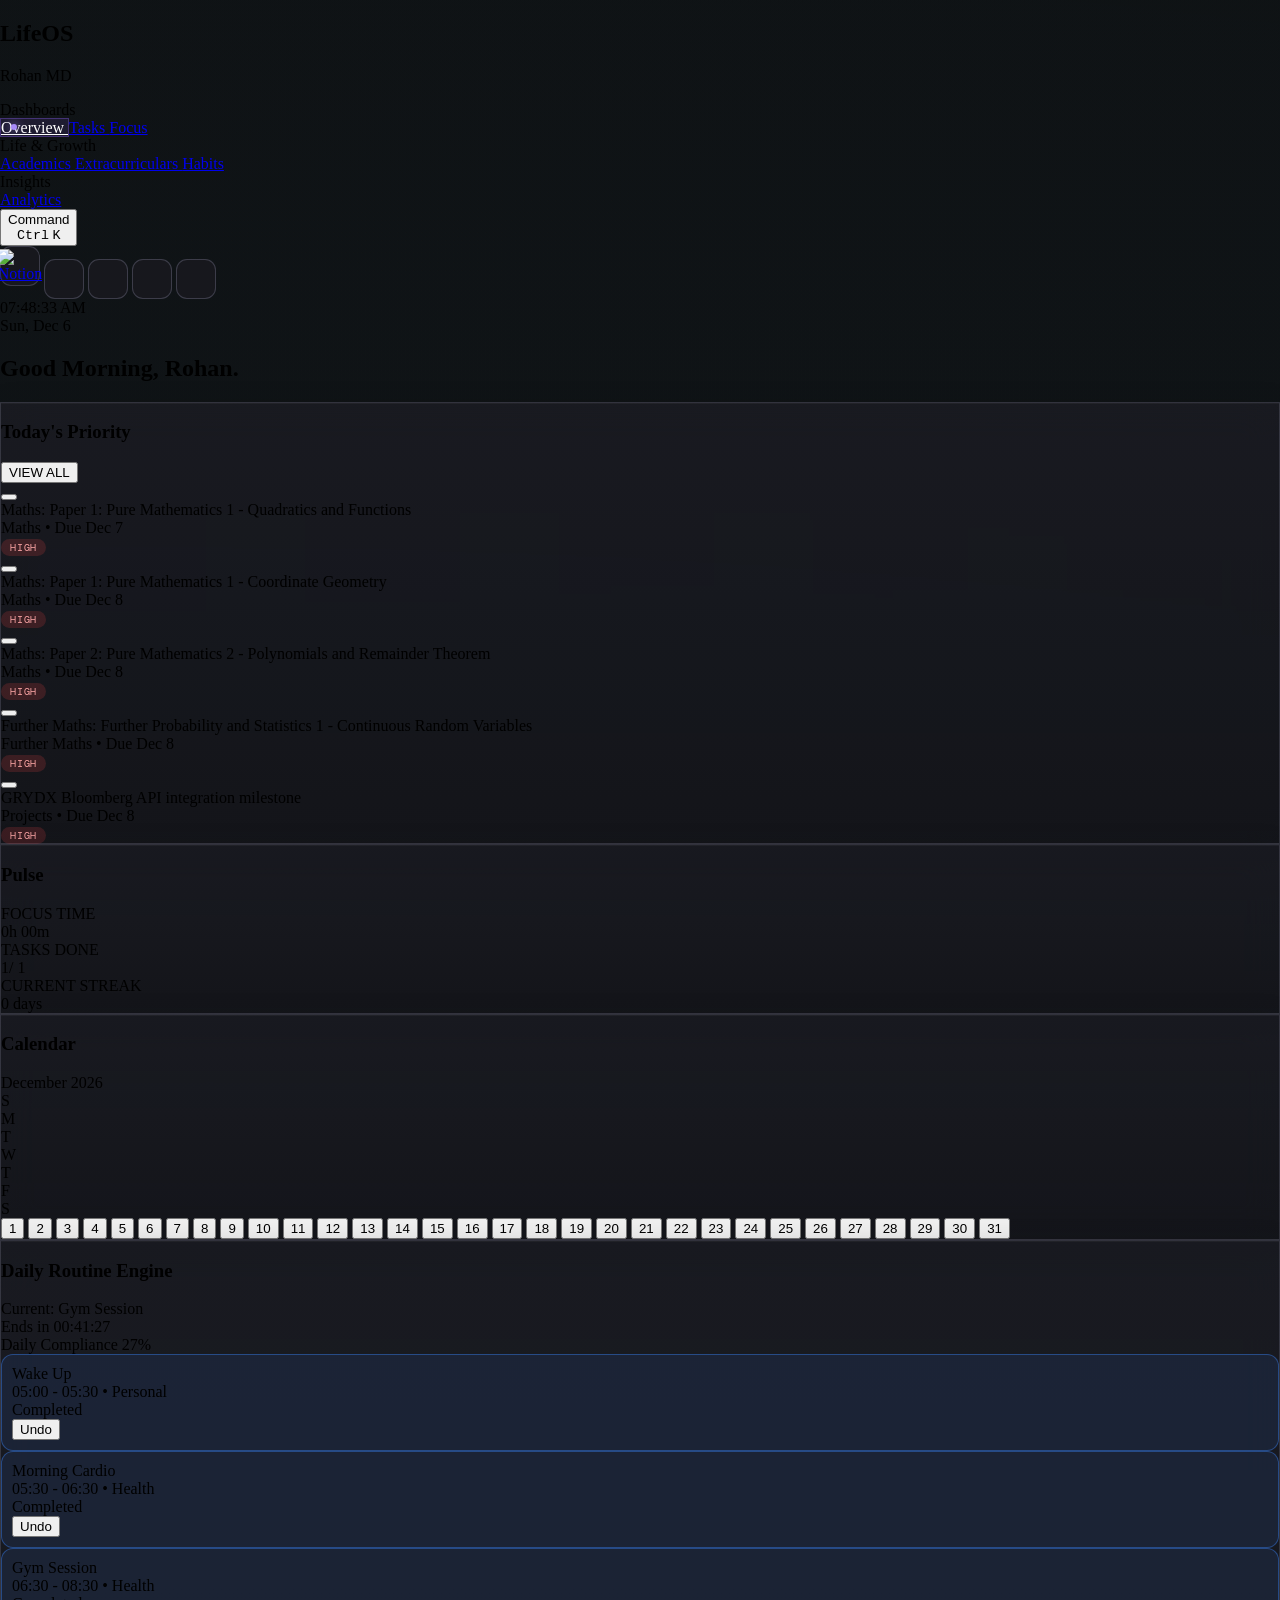
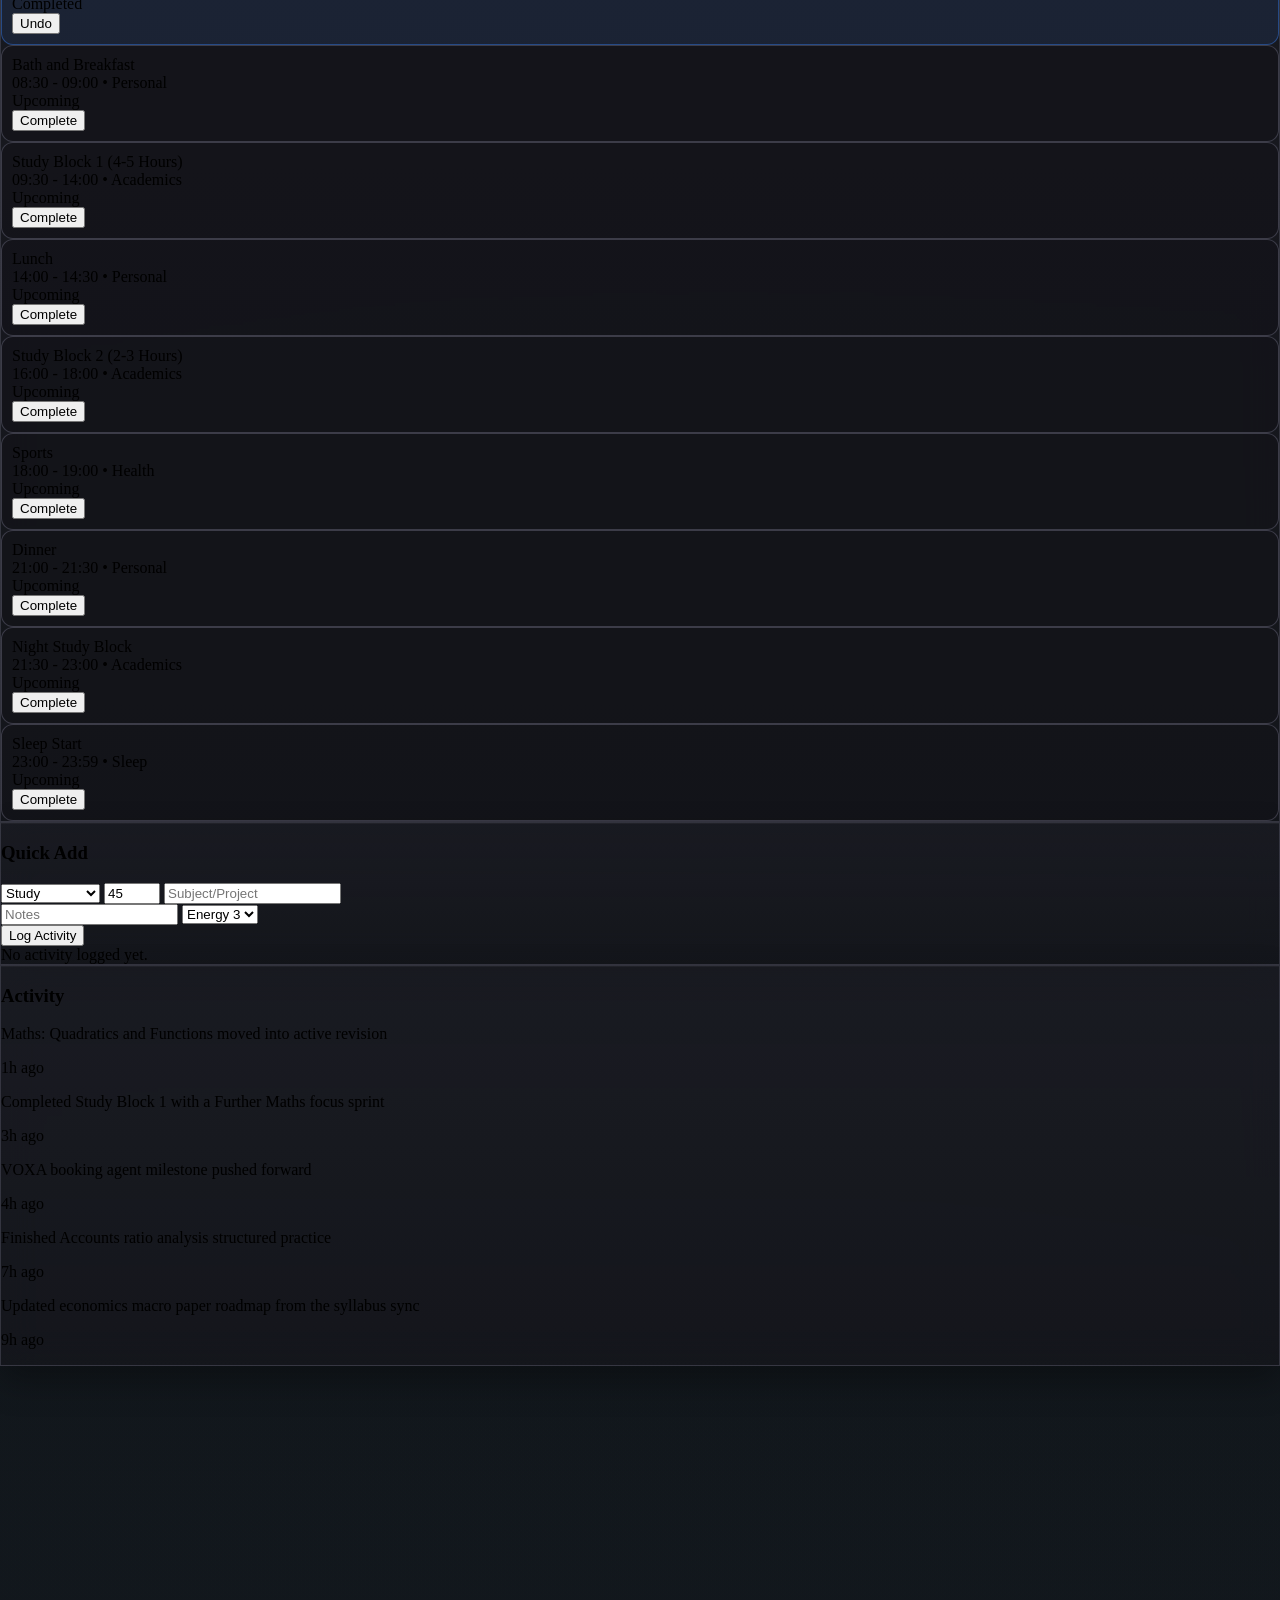
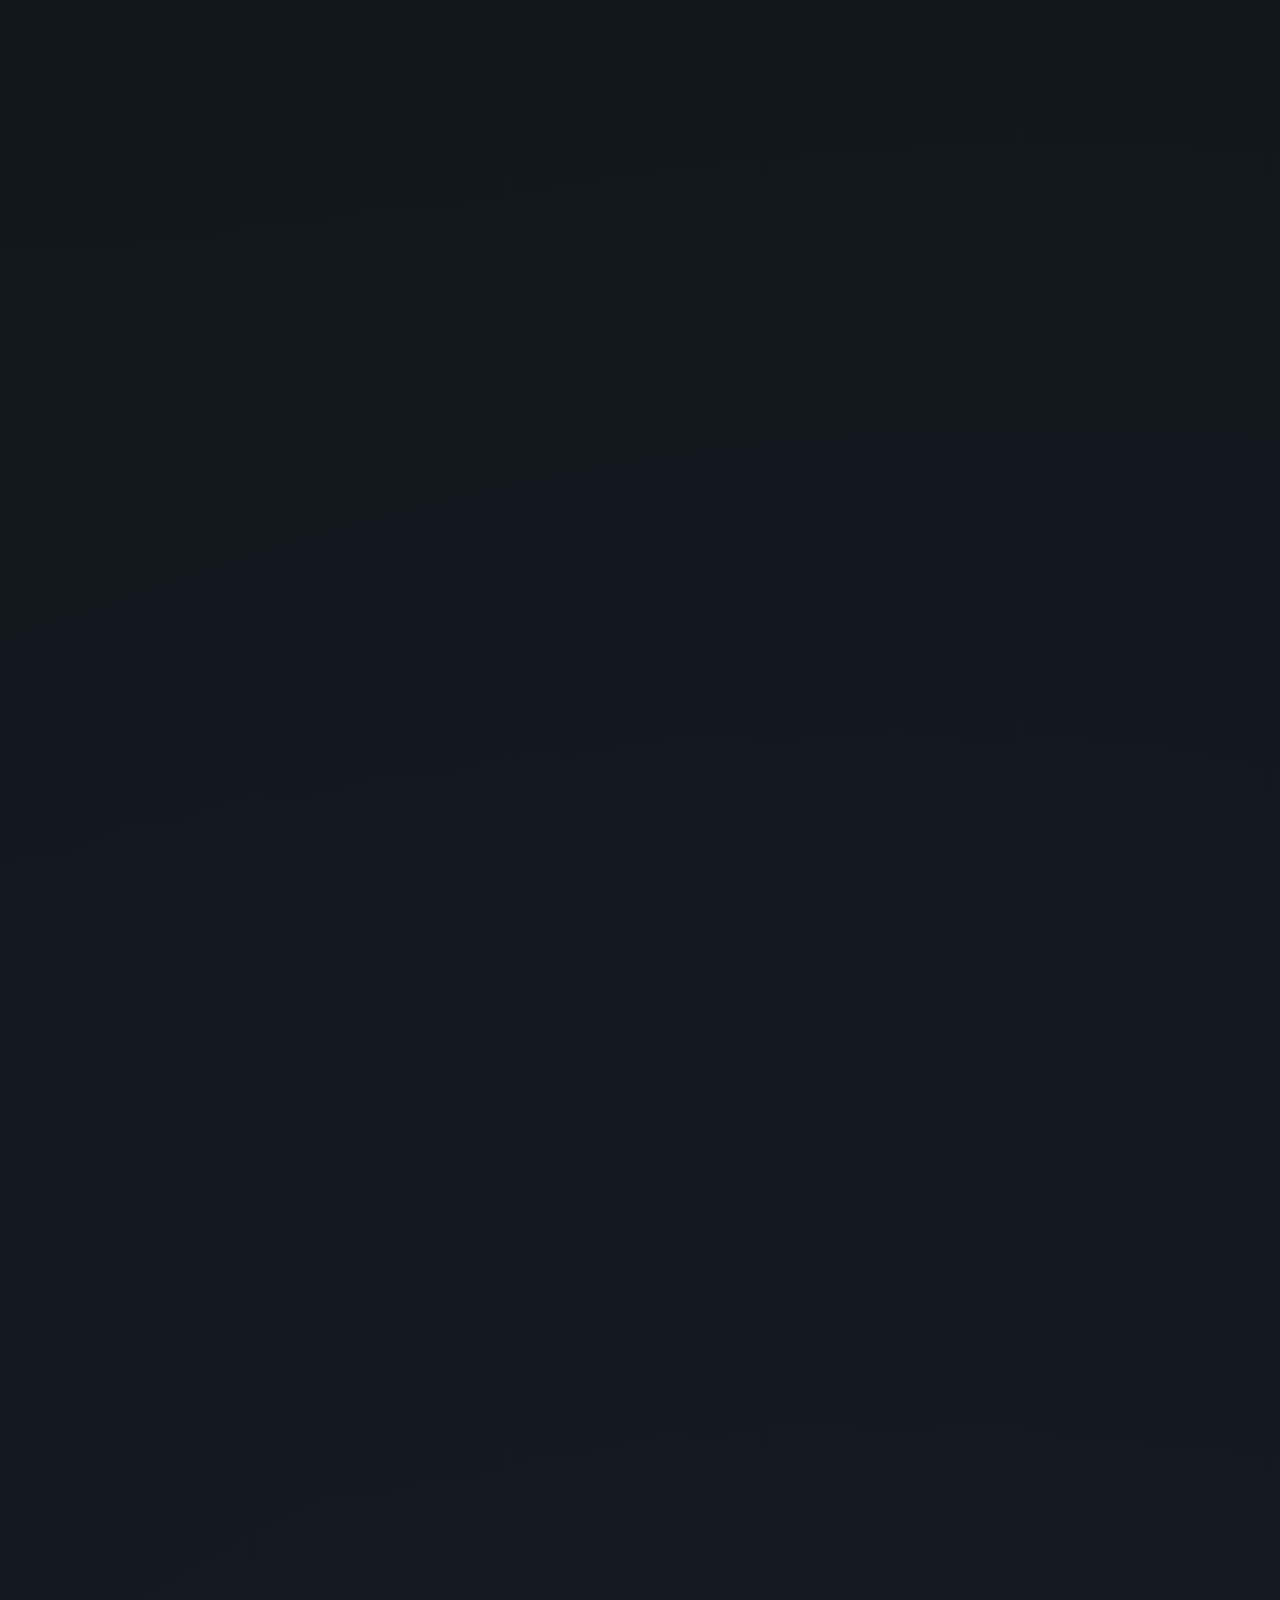
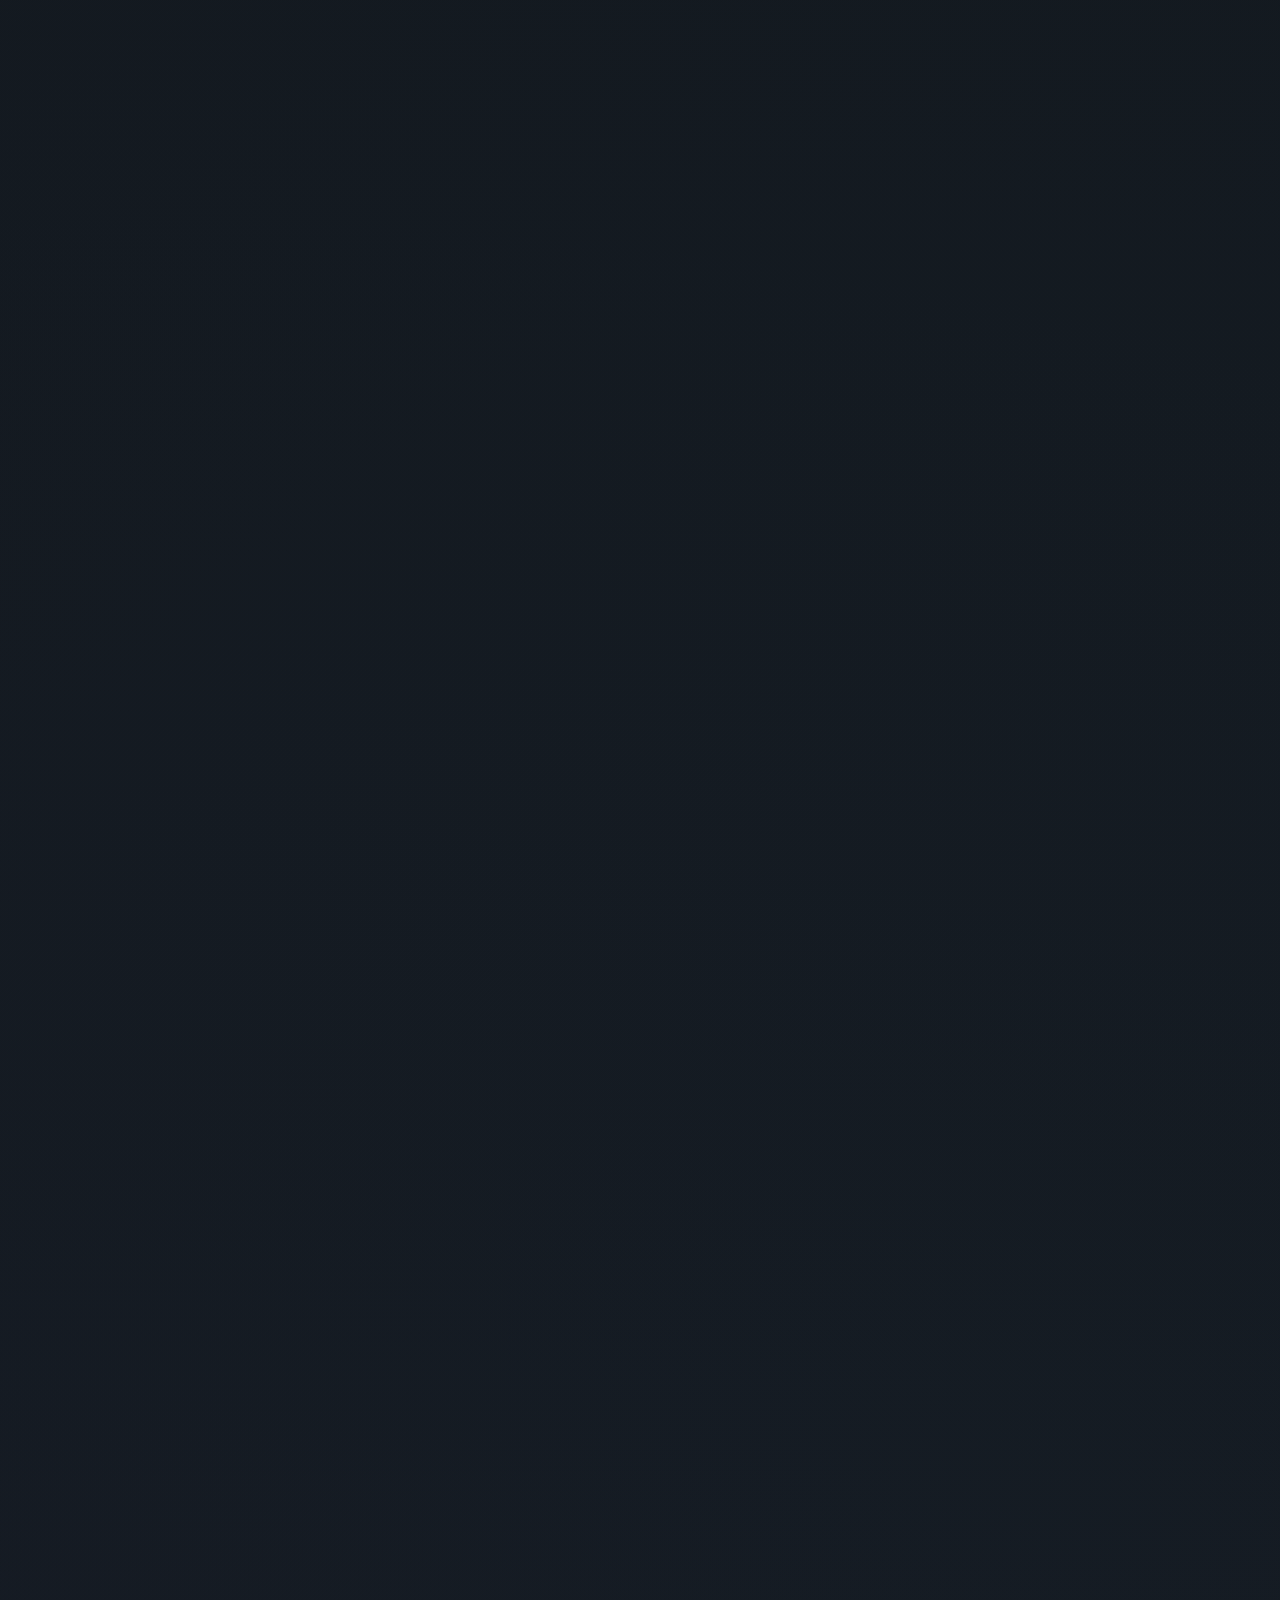
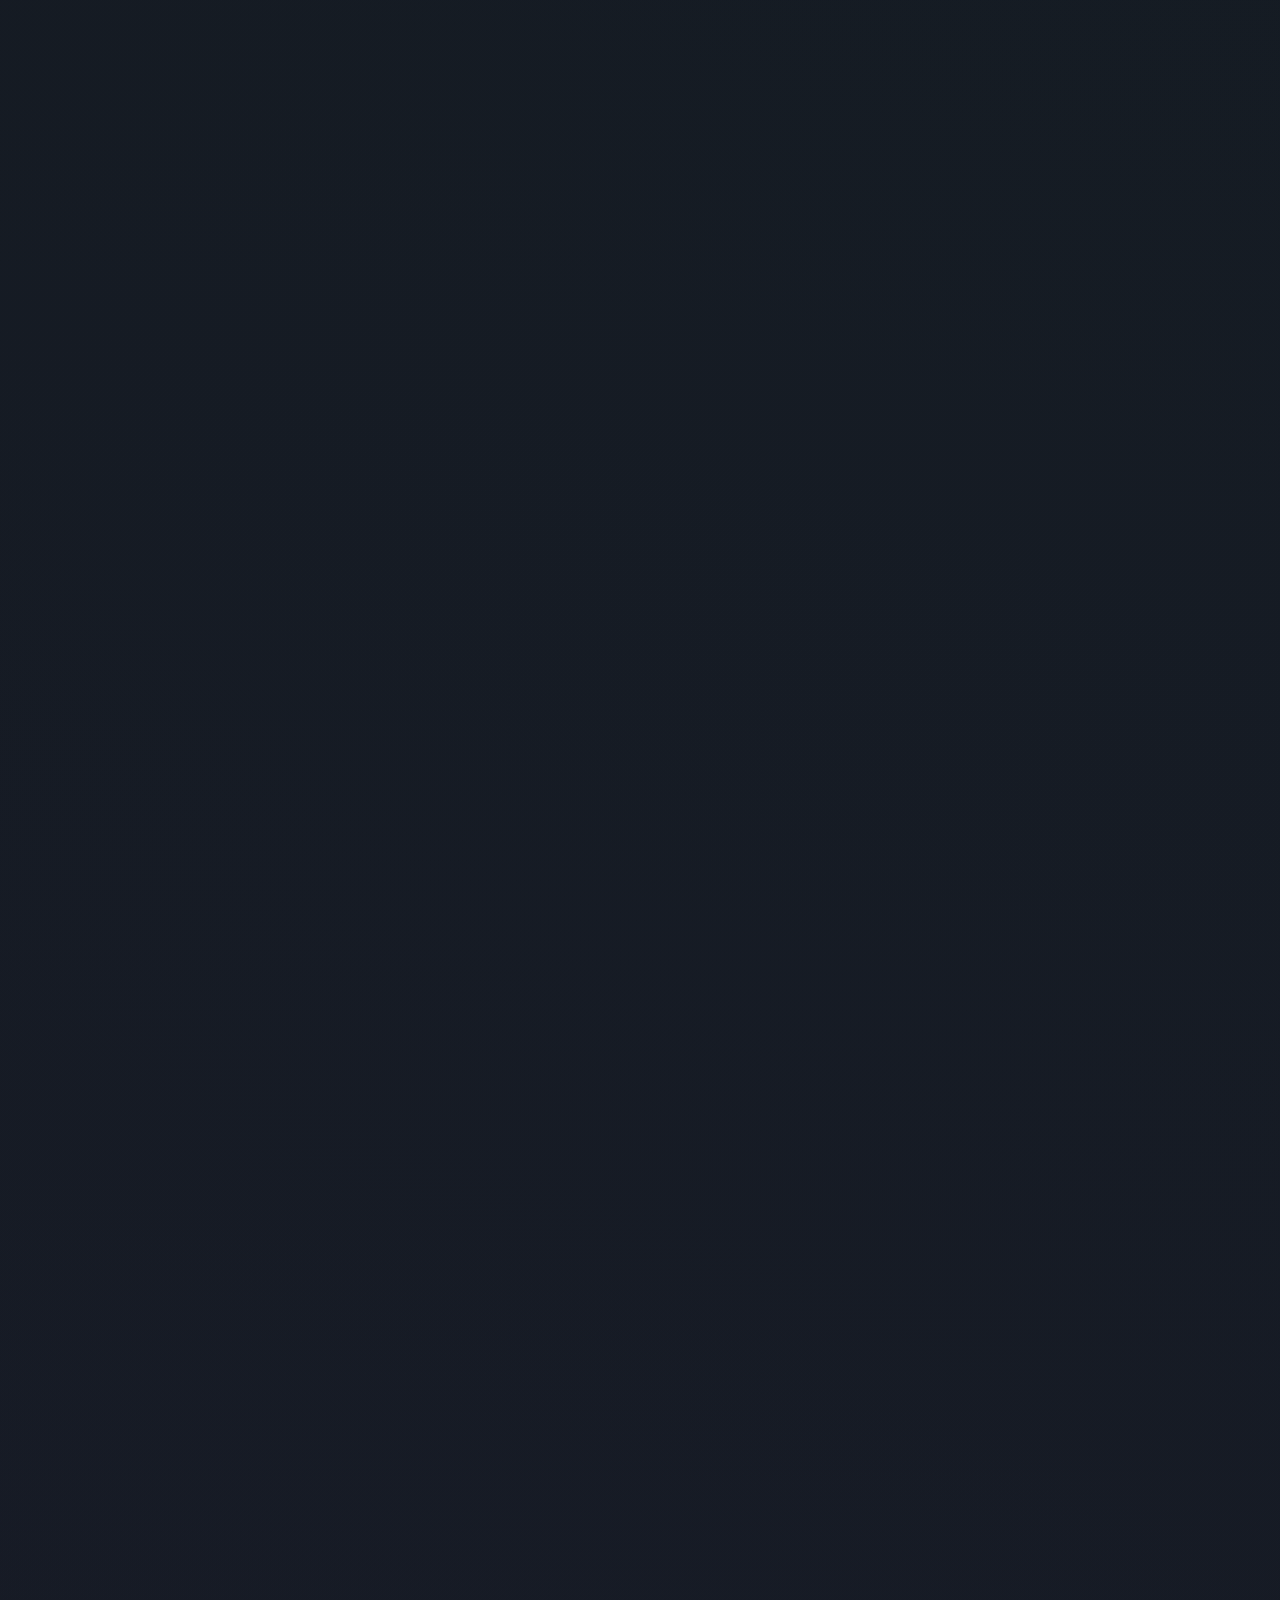
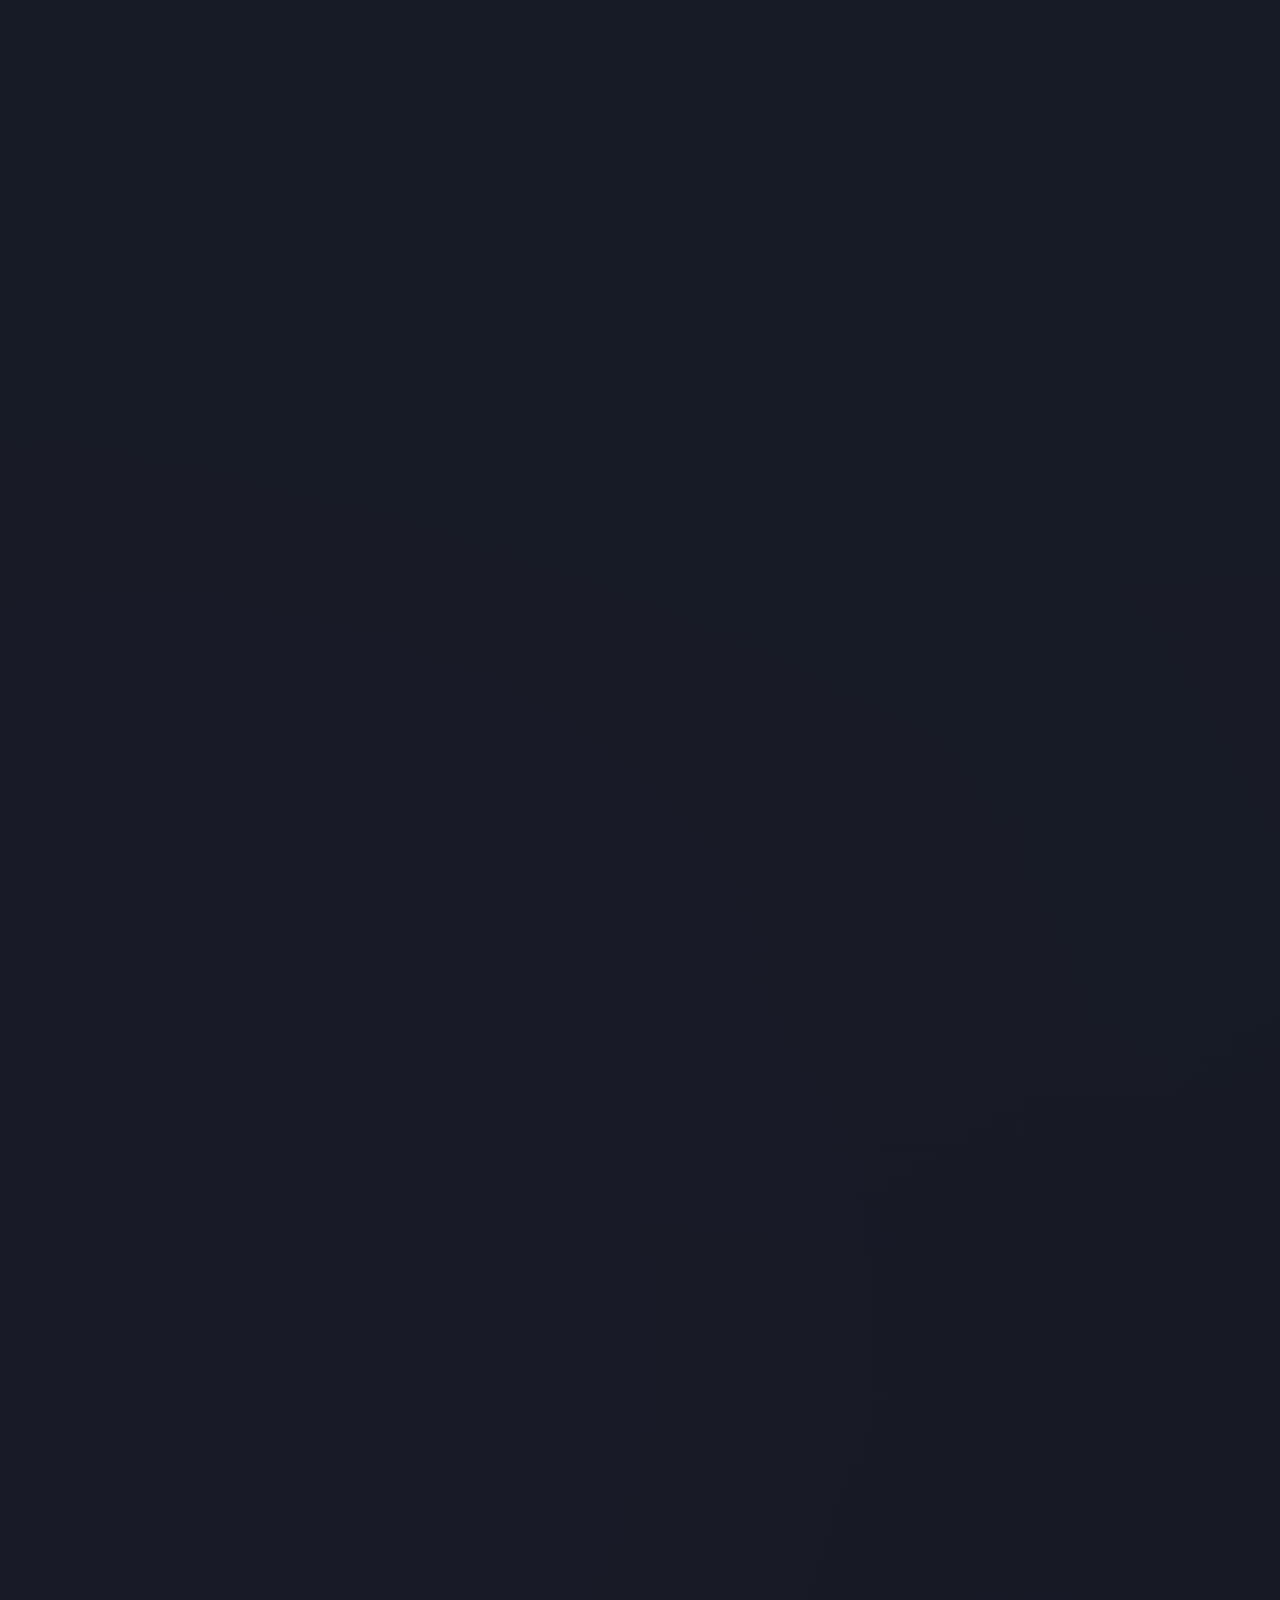
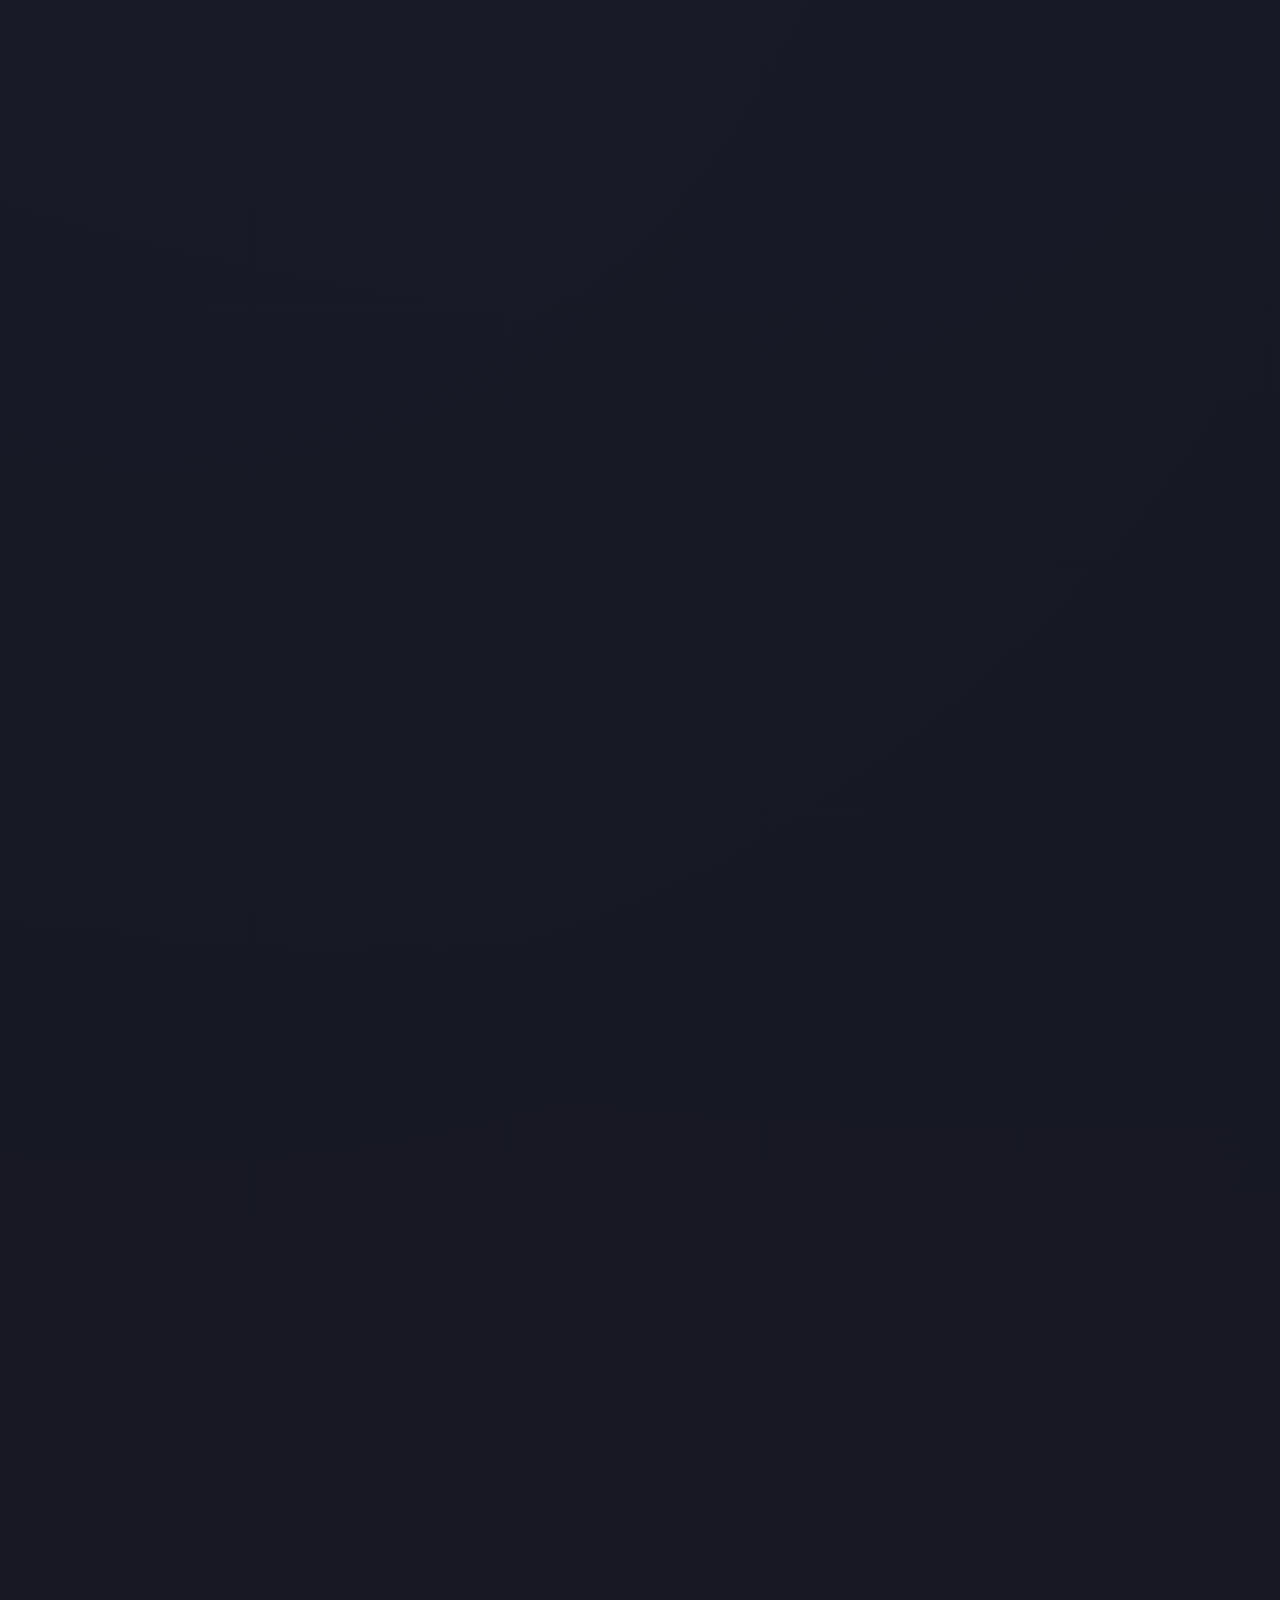
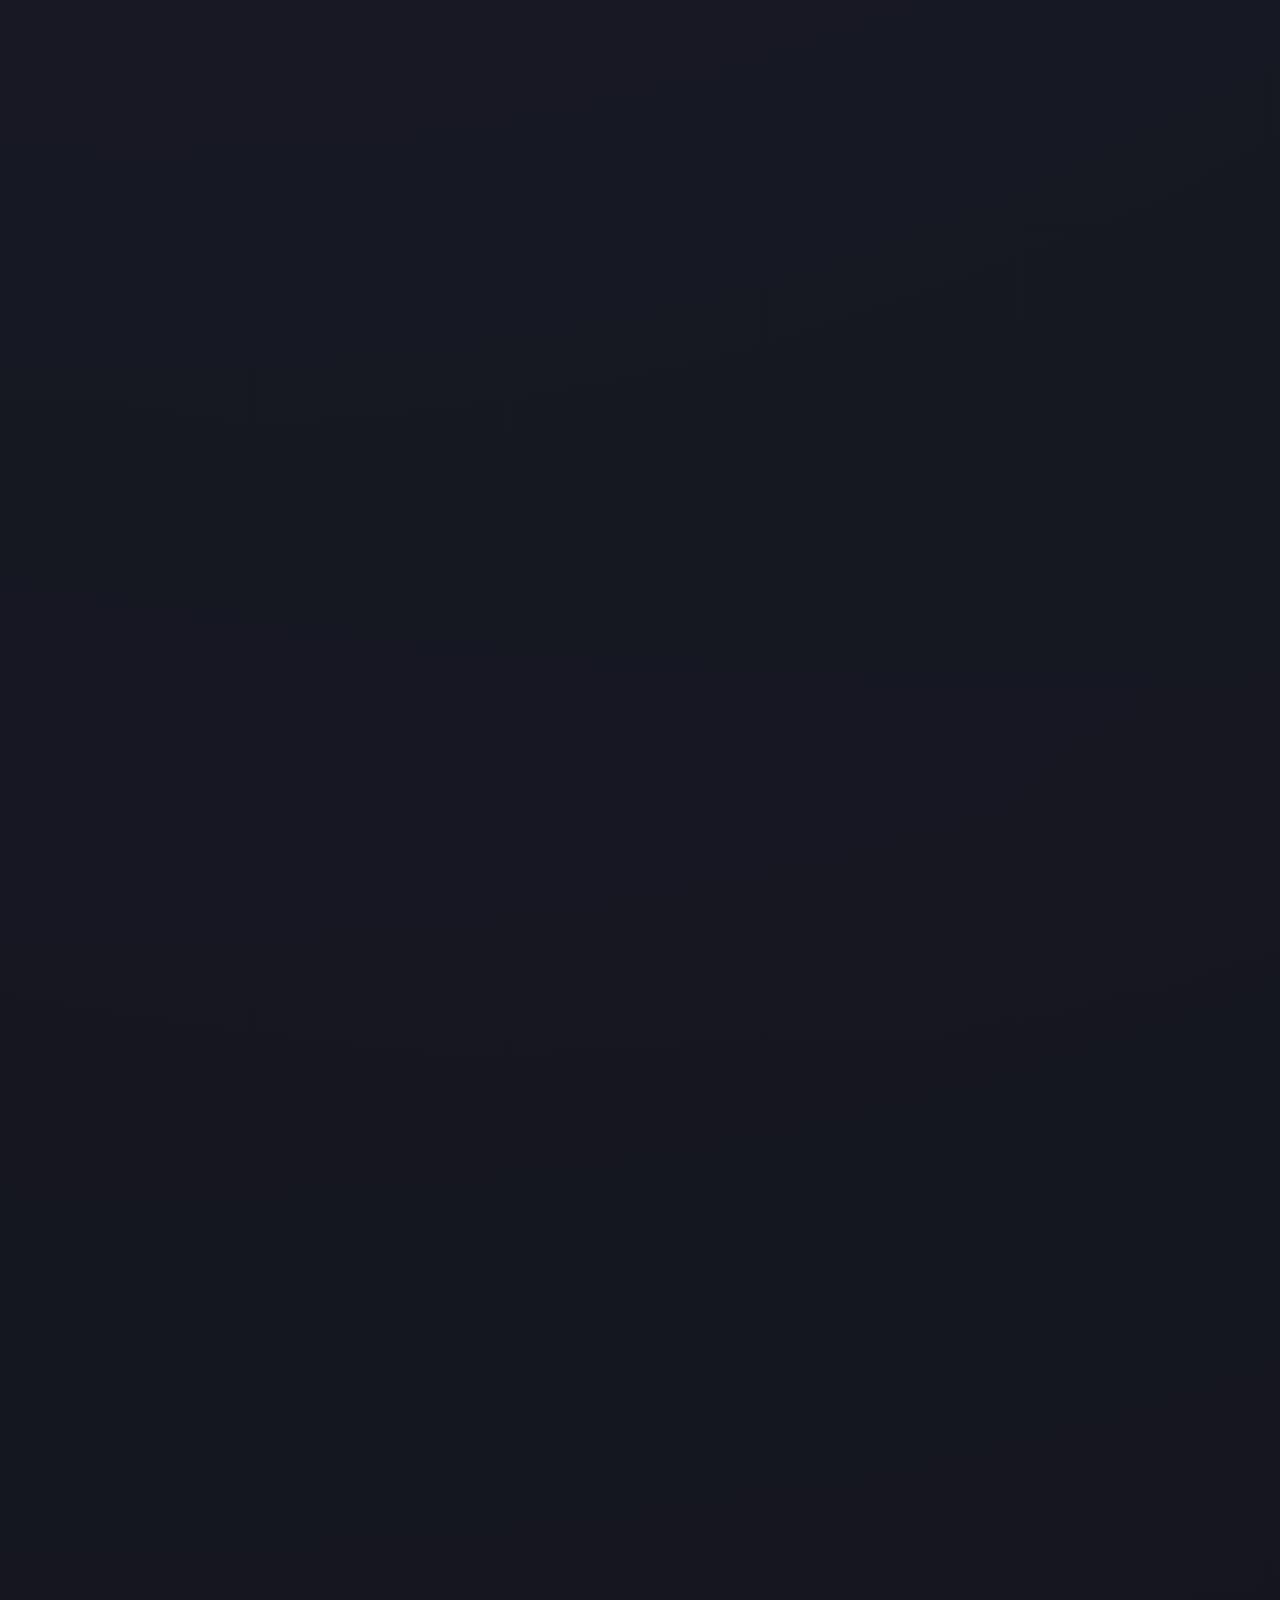
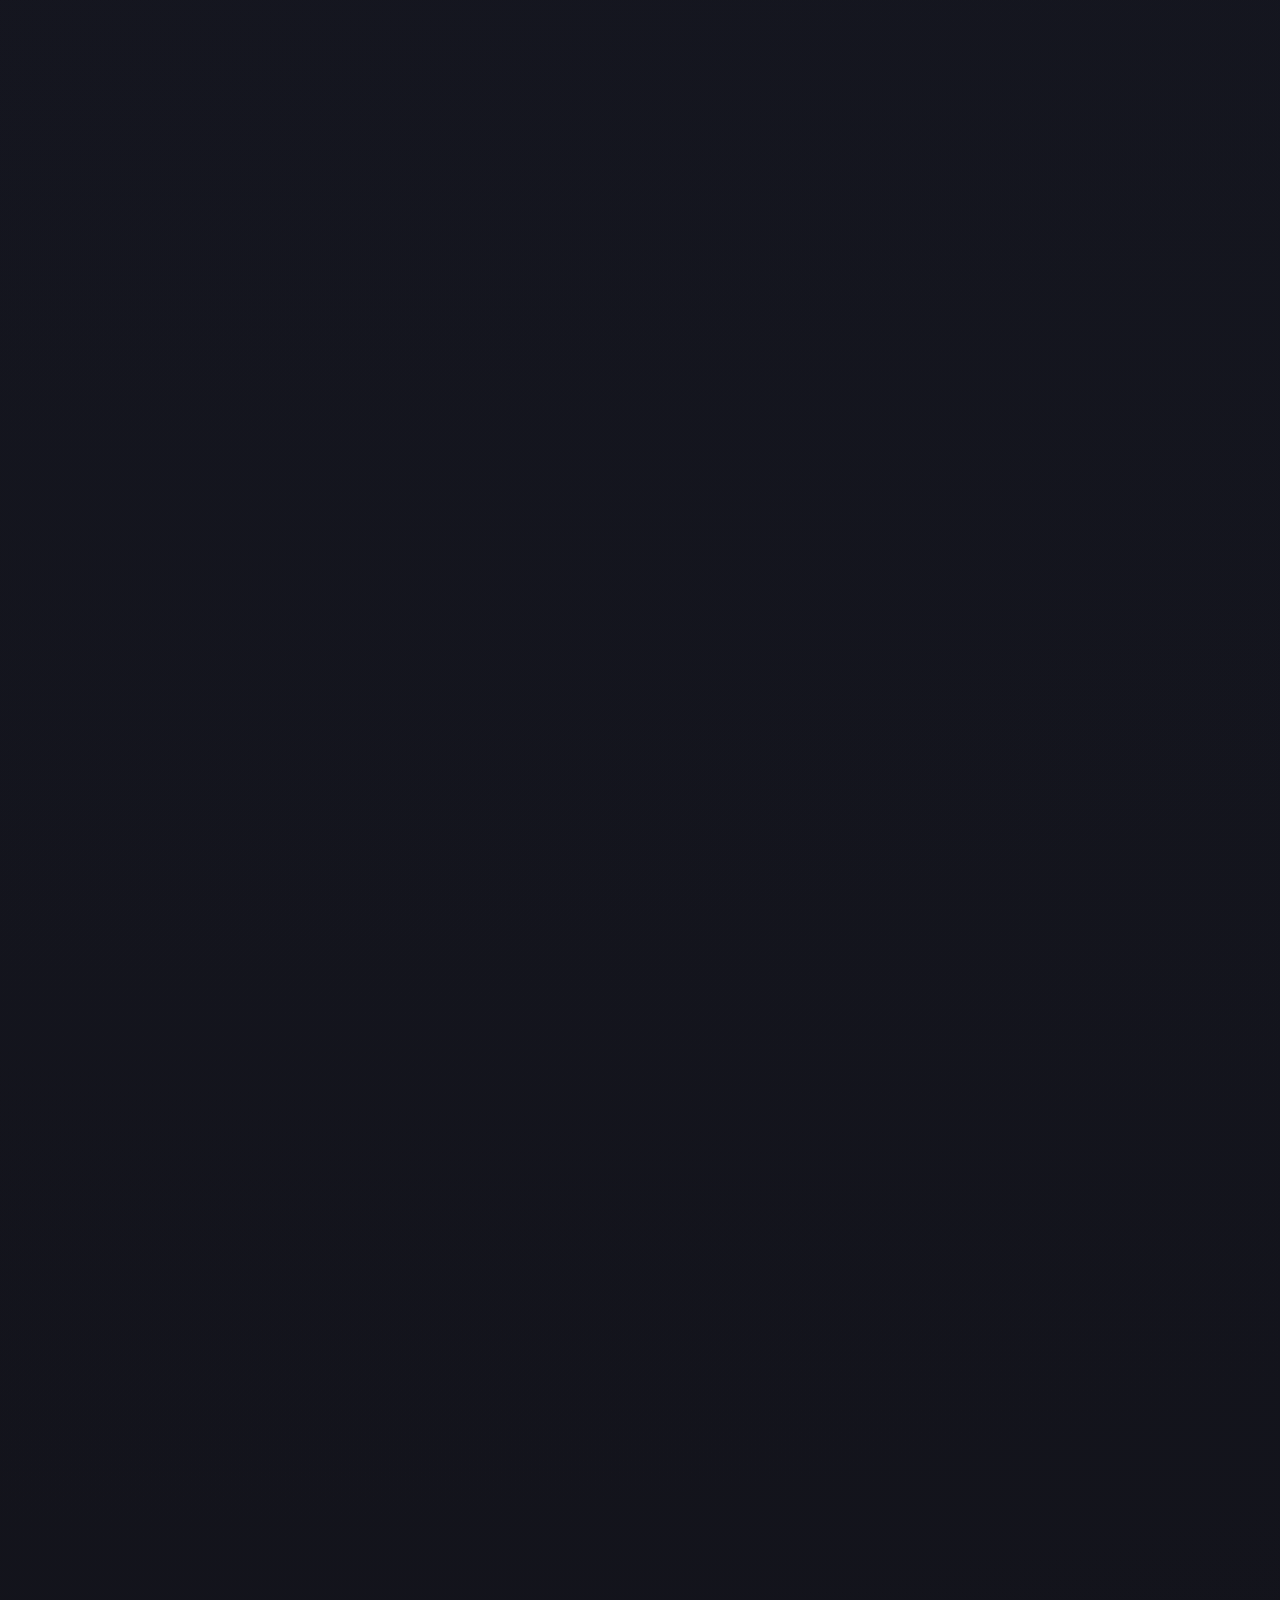
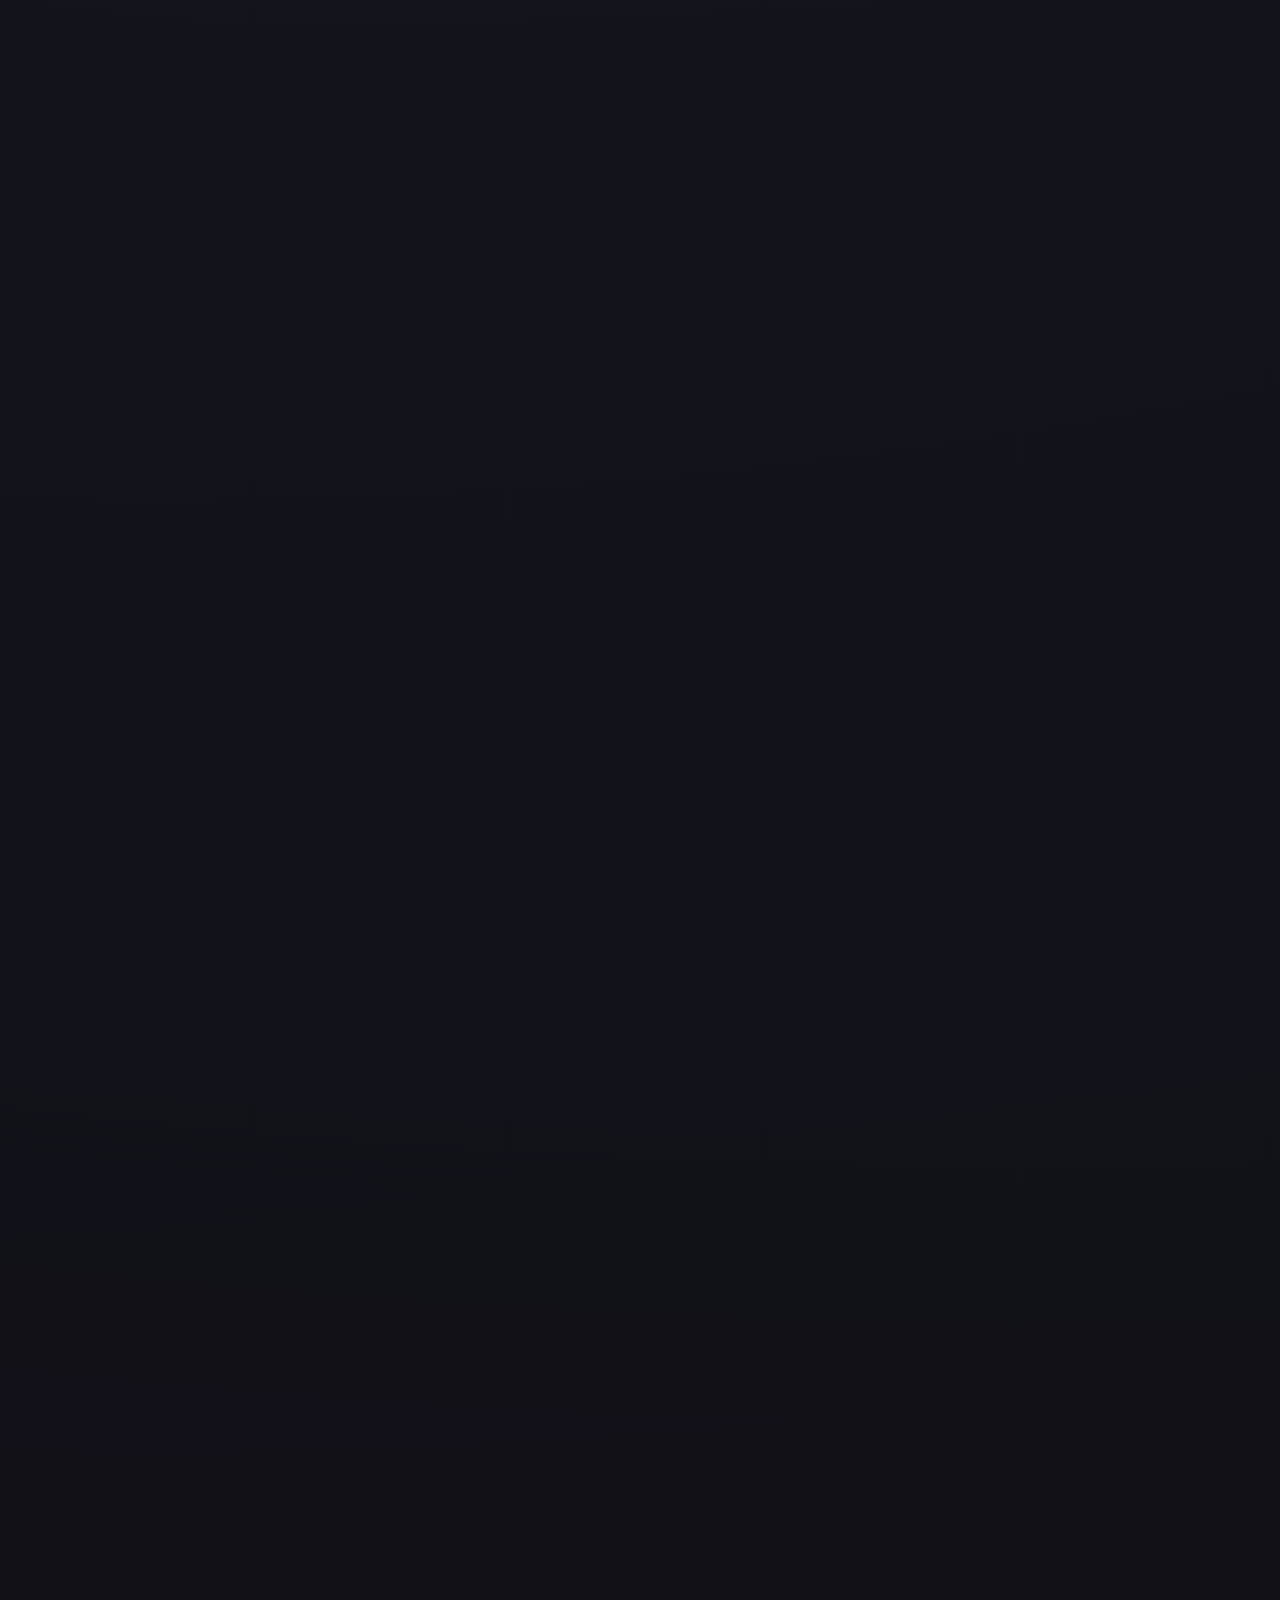
==== index.html @ 2ef0d783 "Rename mddos.html to index.html" ====
<!DOCTYPE html>
<html lang="en" class="dark">
<head>
    <meta charset="UTF-8">
    <meta name="viewport" content="width=device-width, initial-scale=1.0">
    <title>LifeOS</title>
    
    <!-- Google Fonts: DM Sans & DM Mono -->
    <link rel="preconnect" href="https://fonts.googleapis.com">
    <link rel="preconnect" href="https://fonts.gstatic.com" crossorigin>
    <link href="https://fonts.googleapis.com/css2?family=DM+Mono:ital,wght@0,300;0,400;0,500;1,300;1,400;1,500&family=DM+Sans:ital,opsz,wght@0,9..40,100..1000;1,9..40,100..1000&display=swap" rel="stylesheet">
    
    <!-- Tailwind CSS -->
    <script src="https://cdn.tailwindcss.com"></script>
    <script>
        tailwind.config = {
            darkMode: 'class',
            theme: {
                extend: {
                    fontFamily: {
                        sans: ['"DM Sans"', 'sans-serif'],
                        mono: ['"DM Mono"', 'monospace'],
                    },
                    colors: {
                        brand: {
                            50: '#f5f3ff',
                            100: '#ede9fe',
                            200: '#ddd6fe',
                            300: '#c4b5fd',
                            400: '#a78bfa',
                            500: '#8b5cf6', // Main Purple
                            600: '#7c3aed',
                            700: '#6d28d9',
                            800: '#5b21b6',
                            900: '#4c1d95',
                            950: '#2e1065',
                        },
                        dark: {
                            bg: '#0E0E11',
                            panel: '#1A1A1F',
                            border: '#2A2A35',
                            text: '#E2E8F0',
                            muted: '#94A3B8'
                        }
                    }
                }
            }
        }
    </script>
    
    <!-- Phosphor Icons -->
    <script src="https://unpkg.com/@phosphor-icons/web"></script>
    
    <!-- Chart.js & Sortable.js -->
    <script src="https://cdn.jsdelivr.net/npm/chart.js"></script>
    <script src="https://cdn.jsdelivr.net/npm/sortablejs@latest/Sortable.min.js"></script>

    <!-- Custom CSS -->
    <link rel="stylesheet" href="mddos.css">
</head>
<body class="bg-dark-bg text-dark-text font-sans h-screen w-screen overflow-hidden flex selection:bg-brand-500/30 selection:text-brand-200">

    <!-- Left Sidebar -->
    <aside class="w-64 h-full bg-dark-bg border-r border-dark-border flex flex-col pt-6 pb-4 flex-shrink-0 relative z-10">
        <div class="px-6 mb-8 flex items-center gap-3">
            <div class="w-8 h-8 rounded-lg bg-gradient-to-br from-brand-400 to-brand-600 flex items-center justify-center shadow-[0_0_15px_rgba(139,92,246,0.5)]">
                <i class="ph-bold ph-lightning text-white text-lg"></i>
            </div>
            <div>
                <h1 class="text-lg font-bold tracking-tight text-white leading-tight">LifeOS</h1>
                <p class="text-[10px] text-dark-muted font-mono uppercase tracking-wider">Rohan MD</p>
            </div>
        </div>

        <nav class="flex-1 px-3 space-y-1 overflow-y-auto custom-scrollbar">
            <div class="text-xs font-mono text-dark-muted mb-2 px-3 uppercase tracking-wider mt-4">Dashboards</div>
            <a href="#" data-view="overview" class="nav-btn active flex items-center gap-3 px-3 py-2 rounded-lg text-sm text-dark-text hover:bg-dark-panel hover:text-white transition-all">
                <i class="ph ph-squares-four text-lg text-dark-muted group-hover:text-brand-400"></i>
                Overview
            </a>
            <a href="#" data-view="tasks" class="nav-btn flex items-center gap-3 px-3 py-2 rounded-lg text-sm text-dark-muted hover:bg-dark-panel hover:text-white transition-all">
                <i class="ph ph-check-square-offset text-lg text-dark-muted group-hover:text-brand-400"></i>
                Tasks
            </a>
            <a href="#" data-view="focus" class="nav-btn flex items-center gap-3 px-3 py-2 rounded-lg text-sm text-dark-muted hover:bg-dark-panel hover:text-white transition-all">
                <i class="ph ph-target text-lg text-dark-muted group-hover:text-brand-400"></i>
                Focus
            </a>
            
            <div class="text-xs font-mono text-dark-muted mb-2 px-3 uppercase tracking-wider mt-6">Life & Growth</div>
            <a href="#" data-view="academics" class="nav-btn flex items-center gap-3 px-3 py-2 rounded-lg text-sm text-dark-muted hover:bg-dark-panel hover:text-white transition-all">
                <i class="ph ph-books text-lg text-dark-muted group-hover:text-brand-400"></i>
                Academics
            </a>
            <a href="#" data-view="extracurriculars" class="nav-btn flex items-center gap-3 px-3 py-2 rounded-lg text-sm text-dark-muted hover:bg-dark-panel hover:text-white transition-all">
                <i class="ph ph-rocket-launch text-lg text-dark-muted group-hover:text-brand-400"></i>
                Extracurriculars
            </a>
            <a href="#" data-view="habits" class="nav-btn flex items-center gap-3 px-3 py-2 rounded-lg text-sm text-dark-muted hover:bg-dark-panel hover:text-white transition-all">
                <i class="ph ph-plant text-lg text-dark-muted group-hover:text-brand-400"></i>
                Habits
            </a>
            
            <div class="text-xs font-mono text-dark-muted mb-2 px-3 uppercase tracking-wider mt-6">Insights</div>
            <a href="#" data-view="analytics" class="nav-btn flex items-center gap-3 px-3 py-2 rounded-lg text-sm text-dark-muted hover:bg-dark-panel hover:text-white transition-all">
                <i class="ph ph-chart-line-up text-lg text-dark-muted group-hover:text-brand-400"></i>
                Analytics
            </a>
        </nav>

        <div class="px-6 mt-auto pt-4 border-t border-dark-border">
            <button id="cmd-k-btn" class="w-full flex items-center justify-between px-3 py-2 rounded-lg bg-dark-panel border border-dark-border hover:border-brand-500/50 transition-colors group">
                <span class="text-xs text-dark-muted flex items-center gap-2 group-hover:text-white transition-colors">
                    <i class="ph ph-command text-sm"></i> Command
                </span>
                <div class="flex items-center gap-1">
                    <kbd class="px-1.5 py-0.5 rounded bg-dark-bg border border-dark-border text-[10px] font-mono text-dark-muted group-hover:text-brand-400">Ctrl</kbd>
                    <kbd class="px-1.5 py-0.5 rounded bg-dark-bg border border-dark-border text-[10px] font-mono text-dark-muted group-hover:text-brand-400">K</kbd>
                </div>
            </button>
        </div>
    </aside>

    <!-- Main Content Area -->
    <main class="flex-1 flex flex-col h-full overflow-hidden relative z-0">
        <!-- Ambient Glow -->
        <div class="absolute top-0 right-0 w-[500px] h-[500px] bg-brand-500/5 rounded-full blur-[100px] -z-10 pointer-events-none"></div>

        <!-- Top Utility Bar -->
        <header class="h-16 border-b border-dark-border flex items-center justify-between px-8 bg-dark-bg/80 backdrop-blur-md z-20">
            <!-- Shortcuts Dock -->
            <div class="flex items-center gap-2" id="shortcuts-dock">
                <a href="https://notion.so" target="_blank" class="shortcut-icon" title="Notion"><img src="https://upload.wikimedia.org/wikipedia/commons/4/45/Notion_app_logo.png" alt="Notion" class="w-5 h-5 opacity-80 group-hover:opacity-100 transition-opacity"></a>
                <a href="https://figma.com" target="_blank" class="shortcut-icon" title="Figma"><i class="ph-fill ph-figma-logo text-xl text-[#F24E1E]"></i></a>
                <a href="https://github.com" target="_blank" class="shortcut-icon" title="GitHub"><i class="ph-fill ph-github-logo text-xl text-white"></i></a>
                <a href="https://vercel.com" target="_blank" class="shortcut-icon" title="Vercel"><i class="ph-fill ph-triangle text-xl text-white"></i></a>
                <a href="https://supabase.com" target="_blank" class="shortcut-icon" title="Supabase"><i class="ph-fill ph-database text-xl text-[#3ECF8E]"></i></a>
            </div>

            <!-- Clock & Quick Actions -->
            <div class="flex items-center gap-4">
                <div class="text-right">
                    <div id="live-clock" class="text-sm font-medium text-white tracking-wide">00:00 AM</div>
                    <div id="live-date" class="text-[10px] font-mono text-dark-muted uppercase">Mon, Jan 1</div>
                </div>
            </div>
        </header>

        <!-- View Container -->
        <div id="view-container" class="flex-1 overflow-y-auto custom-scrollbar p-8 relative">
            <!-- Views will be injected or toggled here -->
            
            <!-- 1. OVERVIEW VIEW -->
            <section id="overview-view" class="view-section active animate-fade-in">
                <h2 class="text-2xl font-bold text-white mb-6">Good Morning, Rohan.</h2>
                <div id="routine-alert-banner" class="hidden mb-4 rounded-xl border border-red-500/40 bg-red-500/10 text-red-200 px-4 py-2 text-sm"></div>
                <div class="grid grid-cols-1 md:grid-cols-3 gap-6">
                    <!-- Today's Priority -->
                    <div class="col-span-2 glass-panel p-6 rounded-2xl">
                        <div class="flex items-center justify-between mb-4">
                            <h3 class="text-lg font-medium text-white flex items-center gap-2"><i class="ph-fill ph-star text-brand-400"></i> Today's Priority</h3>
                            <button class="text-xs font-mono text-brand-400 hover:text-brand-300 transition-colors">VIEW ALL</button>
                        </div>
                        <div class="space-y-3" id="overview-tasks">
                            <!-- Injected Tasks -->
                            <div class="text-sm text-dark-muted italic">Loading priorities...</div>
                        </div>
                    </div>
                    
                    <!-- Quick Stats -->
                    <div class="glass-panel p-6 rounded-2xl flex flex-col">
                        <h3 class="text-lg font-medium text-white mb-4 flex items-center gap-2"><i class="ph-fill ph-lightning text-yellow-400"></i> Pulse</h3>
                        <div class="space-y-4 flex-1">
                            <div class="flex justify-between items-end pb-4 border-b border-dark-border">
                                <div>
                                    <div class="text-xs text-dark-muted font-mono mb-1">FOCUS TIME</div>
                                    <div id="stat-focus-time" class="text-2xl font-bold text-white">0h 00m</div>
                                </div>
                                <div class="w-8 h-8 rounded-full bg-brand-500/20 flex items-center justify-center text-brand-400"><i class="ph-fill ph-timer"></i></div>
                            </div>
                            <div class="flex justify-between items-end pb-4 border-b border-dark-border">
                                <div>
                                    <div class="text-xs text-dark-muted font-mono mb-1">TASKS DONE</div>
                                    <div id="stat-tasks-done" class="text-2xl font-bold text-white">0<span class="text-sm text-dark-muted font-normal ml-1">/ 0</span></div>
                                </div>
                                <div class="w-8 h-8 rounded-full bg-emerald-500/20 flex items-center justify-center text-emerald-400"><i class="ph-fill ph-check-circle"></i></div>
                            </div>
                            <div class="flex justify-between items-end">
                                <div>
                                    <div class="text-xs text-dark-muted font-mono mb-1">CURRENT STREAK</div>
                                    <div id="stat-current-streak" class="text-2xl font-bold text-white">0 <span class="text-sm text-dark-muted font-normal ml-1">days</span></div>
                                </div>
                                <div class="w-8 h-8 rounded-full bg-orange-500/20 flex items-center justify-center text-orange-400"><i class="ph-fill ph-fire"></i></div>
                            </div>
                        </div>
                    </div>

                    <!-- Mini Calendar -->
                    <div class="col-span-1 glass-panel p-6 rounded-2xl">
                        <h3 class="text-lg font-medium text-white mb-4 flex items-center gap-2"><i class="ph-fill ph-calendar text-brand-400"></i> Calendar</h3>
                        <div id="mini-calendar" class="w-full text-sm">
                            <!-- Injected JS Calendar -->
                        </div>
                    </div>

                    <!-- Daily Routine Engine -->
                    <div class="col-span-2 glass-panel p-6 rounded-2xl">
                        <div class="flex items-center justify-between mb-4 gap-3">
                            <h3 class="text-lg font-medium text-white flex items-center gap-2"><i class="ph-fill ph-timer text-emerald-400"></i> Daily Routine Engine</h3>
                            <div class="text-right">
                                <div id="next-timeblock-label" class="text-xs text-brand-300 font-mono uppercase">Next Block --</div>
                                <div id="next-timeblock-countdown" class="text-xs text-dark-muted font-mono">--:--:--</div>
                            </div>
                        </div>
                        <div class="mb-3">
                            <div class="flex items-center justify-between text-xs text-dark-muted mb-1">
                                <span>Daily Compliance</span>
                                <span id="routine-compliance-text">0%</span>
                            </div>
                            <div class="h-2 rounded-full bg-dark-border overflow-hidden">
                                <div id="routine-compliance-bar" class="h-full rounded-full bg-gradient-to-r from-emerald-500 to-brand-500" style="width:0%"></div>
                            </div>
                        </div>
                        <div class="space-y-2 max-h-72 overflow-y-auto custom-scrollbar pr-1" id="timeblock-list">
                            <!-- Injected by JS -->
                        </div>
                    </div>

                    <!-- Quick Add Activity -->
                    <div class="col-span-1 glass-panel p-6 rounded-2xl">
                        <h3 class="text-lg font-medium text-white mb-4 flex items-center gap-2"><i class="ph-fill ph-lightning text-brand-400"></i> Quick Add</h3>
                        <form id="quick-add-form" class="space-y-3">
                            <select id="quick-activity-type" class="w-full bg-dark-bg border border-dark-border rounded-lg px-3 py-2 text-sm text-white outline-none focus:border-brand-500">
                                <option>Study</option>
                                <option>Gym</option>
                                <option>Sport</option>
                                <option>Meal</option>
                                <option>Sleep</option>
                                <option>Project Work</option>
                                <option>Other</option>
                            </select>
                            <input id="quick-duration" type="number" min="5" max="600" value="45" class="w-full bg-dark-bg border border-dark-border rounded-lg px-3 py-2 text-sm text-white outline-none focus:border-brand-500" placeholder="Duration (minutes)">
                            <input id="quick-context" type="text" class="w-full bg-dark-bg border border-dark-border rounded-lg px-3 py-2 text-sm text-white outline-none focus:border-brand-500" placeholder="Subject/Project">
                            <div class="grid grid-cols-2 gap-2">
                                <input id="quick-notes" type="text" class="w-full bg-dark-bg border border-dark-border rounded-lg px-3 py-2 text-xs text-white outline-none focus:border-brand-500" placeholder="Notes">
                                <select id="quick-energy" class="w-full bg-dark-bg border border-dark-border rounded-lg px-3 py-2 text-xs text-white outline-none focus:border-brand-500">
                                    <option value="5">Energy 5</option>
                                    <option value="4">Energy 4</option>
                                    <option value="3" selected>Energy 3</option>
                                    <option value="2">Energy 2</option>
                                    <option value="1">Energy 1</option>
                                </select>
                            </div>
                            <button type="submit" class="w-full bg-brand-600 hover:bg-brand-500 text-white rounded-lg py-2 text-sm font-medium transition-colors">Log Activity</button>
                        </form>
                        <div class="mt-3 text-xs text-dark-muted" id="quick-add-feedback">No activity logged yet.</div>
                    </div>

                    <!-- Recent GitHub Activity (Mock) -->
                    <div class="col-span-2 glass-panel p-6 rounded-2xl">
                        <h3 class="text-lg font-medium text-white mb-4 flex items-center gap-2"><i class="ph-fill ph-git-commit text-brand-400"></i> Activity</h3>
                        <div class="space-y-4" id="recent-activity-list">
                            <div class="flex items-center gap-4 text-sm">
                                <div class="w-8 h-8 rounded-full bg-dark-bg border border-dark-border flex items-center justify-center">
                                    <i class="ph-bold ph-git-merge text-dark-muted"></i>
                                </div>
                                <div class="flex-1">
                                    <p class="text-white">Merged PR <span class="font-mono text-brand-400">#42</span> in <span class="font-bold">Grydx</span></p>
                                    <p class="text-xs text-dark-muted">2 hours ago</p>
                                </div>
                            </div>
                            <div class="flex items-center gap-4 text-sm">
                                <div class="w-8 h-8 rounded-full bg-dark-bg border border-dark-border flex items-center justify-center">
                                    <i class="ph-bold ph-push-pin text-dark-muted"></i>
                                </div>
                                <div class="flex-1">
                                    <p class="text-white">Pushed to <span class="font-mono text-brand-400">main</span> in <span class="font-bold">PITAR</span></p>
                                    <p class="text-xs text-dark-muted">5 hours ago</p>
                                </div>
                            </div>
                        </div>
                    </div>
                </div>
            </section>

            <!-- 2. TASKS VIEW -->
            <section id="tasks-view" class="view-section hidden animate-fade-in h-full flex flex-col">
                <div class="flex items-center justify-between mb-6">
                    <h2 class="text-2xl font-bold text-white">Tasks</h2>
                    <div class="flex flex-wrap items-center gap-2">
                        <button id="clear-completed-btn" class="px-3 py-2 bg-dark-panel border border-dark-border hover:border-brand-500/40 text-white rounded-lg text-sm font-medium transition-colors flex items-center gap-2">
                            <i class="ph-bold ph-broom"></i> Clear Done
                        </button>
                        <button id="fresh-start-btn" class="px-3 py-2 bg-dark-panel border border-red-500/30 hover:border-red-400/60 text-red-200 rounded-lg text-sm font-medium transition-colors flex items-center gap-2">
                            <i class="ph-bold ph-arrow-counter-clockwise"></i> Fresh Start
                        </button>
                        <button id="add-task-btn" class="px-4 py-2 bg-brand-600 hover:bg-brand-500 text-white rounded-lg text-sm font-medium transition-colors shadow-[0_0_15px_rgba(139,92,246,0.3)] flex items-center gap-2">
                            <i class="ph-bold ph-plus"></i> New Task
                        </button>
                    </div>
                </div>
                <div class="mb-4">
                    <input id="task-search" type="text" placeholder="Search tasks by title..." class="w-full max-w-md bg-dark-panel/70 border border-dark-border rounded-lg px-4 py-2 text-sm text-white placeholder-dark-muted outline-none focus:border-brand-500 transition-colors">
                </div>
                
                <!-- Filters -->
                <div class="flex items-center gap-2 mb-6 overflow-x-auto pb-2 custom-scrollbar">
                    <button class="filter-btn active px-3 py-1.5 rounded-full text-xs font-medium border border-dark-border bg-dark-panel text-white hover:border-brand-500/50 transition-colors" data-subject="All">All</button>
                    <button class="filter-btn px-3 py-1.5 rounded-full text-xs font-medium border border-dark-border bg-transparent text-dark-muted hover:text-white transition-colors" data-subject="Physics">Physics</button>
                    <button class="filter-btn px-3 py-1.5 rounded-full text-xs font-medium border border-dark-border bg-transparent text-dark-muted hover:text-white transition-colors" data-subject="Maths">Maths</button>
                    <button class="filter-btn px-3 py-1.5 rounded-full text-xs font-medium border border-dark-border bg-transparent text-dark-muted hover:text-white transition-colors" data-subject="Further Maths">Further Maths</button>
                    <button class="filter-btn px-3 py-1.5 rounded-full text-xs font-medium border border-dark-border bg-transparent text-dark-muted hover:text-white transition-colors" data-subject="Economics">Economics</button>
                    <button class="filter-btn px-3 py-1.5 rounded-full text-xs font-medium border border-dark-border bg-transparent text-dark-muted hover:text-white transition-colors" data-subject="Accounts">Accounts</button>
                    <button class="filter-btn px-3 py-1.5 rounded-full text-xs font-medium border border-dark-border bg-transparent text-dark-muted hover:text-white transition-colors" data-subject="English">English</button>
                    <button class="filter-btn px-3 py-1.5 rounded-full text-xs font-medium border border-dark-border bg-transparent text-dark-muted hover:text-white transition-colors" data-subject="Projects">Projects</button>
                    <button class="filter-btn px-3 py-1.5 rounded-full text-xs font-medium border border-dark-border bg-transparent text-dark-muted hover:text-white transition-colors" data-subject="Personal">Personal</button>
                </div>

                <!-- Kanban Board -->
                <div class="flex-1 grid grid-cols-1 md:grid-cols-3 gap-6 overflow-hidden">
                    <!-- To Do Column -->
                    <div class="flex flex-col bg-dark-bg/50 rounded-2xl border border-dark-border/50 p-4">
                        <h3 class="text-sm font-medium text-dark-muted mb-4 flex items-center gap-2 uppercase tracking-wider font-mono">
                            <div class="w-2 h-2 rounded-full bg-blue-500"></div> To Do
                        </h3>
                        <div id="kanban-todo" class="flex-1 space-y-3 overflow-y-auto custom-scrollbar min-h-[200px]">
                            <!-- Cards -->
                        </div>
                    </div>
                    <!-- In Progress Column -->
                    <div class="flex flex-col bg-dark-bg/50 rounded-2xl border border-dark-border/50 p-4">
                        <h3 class="text-sm font-medium text-dark-muted mb-4 flex items-center gap-2 uppercase tracking-wider font-mono">
                            <div class="w-2 h-2 rounded-full bg-orange-500"></div> In Progress
                        </h3>
                        <div id="kanban-progress" class="flex-1 space-y-3 overflow-y-auto custom-scrollbar min-h-[200px]">
                            <!-- Cards -->
                        </div>
                    </div>
                    <!-- Done Column -->
                    <div class="flex flex-col bg-dark-bg/50 rounded-2xl border border-dark-border/50 p-4">
                        <h3 class="text-sm font-medium text-dark-muted mb-4 flex items-center gap-2 uppercase tracking-wider font-mono">
                            <div class="w-2 h-2 rounded-full bg-emerald-500"></div> Done
                        </h3>
                        <div id="kanban-done" class="flex-1 space-y-3 overflow-y-auto custom-scrollbar min-h-[200px]">
                            <!-- Cards -->
                        </div>
                    </div>
                </div>
            </section>

            <!-- 3. FOCUS VIEW -->
            <section id="focus-view" class="view-section hidden animate-fade-in h-full flex flex-col items-center justify-center">
                <div class="text-center max-w-md w-full relative">
                    <!-- Glow -->
                    <div class="absolute top-1/2 left-1/2 -translate-x-1/2 -translate-y-1/2 w-[300px] h-[300px] bg-brand-500/10 rounded-full blur-[80px] -z-10 pointer-events-none"></div>
                    
                    <h2 class="text-2xl font-bold text-white mb-2">Deep Work</h2>
                    <p class="text-dark-muted text-sm mb-12">Eliminate distractions. Execute.</p>

                    <!-- Timer -->
                    <div class="relative w-64 h-64 mx-auto mb-10 flex items-center justify-center">
                        <svg class="absolute inset-0 w-full h-full transform -rotate-90">
                            <circle cx="128" cy="128" r="120" stroke="currentColor" stroke-width="4" fill="transparent" class="text-dark-border"/>
                            <circle id="timer-progress" cx="128" cy="128" r="120" stroke="currentColor" stroke-width="4" fill="transparent" class="text-brand-500 transition-all duration-1000 ease-linear" stroke-dasharray="753.98" stroke-dashoffset="0"/>
                        </svg>
                        <div class="text-center z-10">
                            <div id="timer-display" class="text-6xl font-bold text-white tracking-tighter mb-2 font-mono">25:00</div>
                            <div id="timer-status" class="text-xs font-mono text-brand-400 uppercase tracking-widest">Ready</div>
                        </div>
                    </div>

                    <!-- Controls -->
                    <div class="flex items-center justify-center gap-4 mb-8">
                        <button class="timer-mode-btn active px-4 py-2 rounded-lg text-sm font-medium border border-brand-500/50 bg-brand-500/10 text-brand-300" data-time="25">25m</button>
                        <button class="timer-mode-btn px-4 py-2 rounded-lg text-sm font-medium border border-dark-border hover:border-brand-500/30 text-dark-muted hover:text-white transition-colors" data-time="45">45m</button>
                        <button class="timer-mode-btn px-4 py-2 rounded-lg text-sm font-medium border border-dark-border hover:border-brand-500/30 text-dark-muted hover:text-white transition-colors" data-time="60">60m</button>
                    </div>

                    <div class="flex items-center justify-center gap-4">
                        <button id="timer-toggle" class="w-16 h-16 rounded-full bg-white text-black flex items-center justify-center hover:scale-105 transition-transform shadow-[0_0_20px_rgba(255,255,255,0.2)]">
                            <i class="ph-fill ph-play text-2xl"></i>
                        </button>
                        <button id="timer-reset" class="w-12 h-12 rounded-full bg-dark-panel border border-dark-border text-dark-muted flex items-center justify-center hover:text-white transition-colors">
                            <i class="ph-bold ph-arrow-counter-clockwise text-xl"></i>
                        </button>
                    </div>
                </div>
            </section>

            <!-- 4. ACADEMICS VIEW -->
            <section id="academics-view" class="view-section hidden animate-fade-in">
                <div class="flex items-center justify-between mb-6">
                    <h2 class="text-2xl font-bold text-white">A2 + AS Curriculum</h2>
                    <button id="add-topic-btn" class="px-4 py-2 bg-brand-600 hover:bg-brand-500 text-white rounded-lg text-sm font-medium transition-colors shadow-[0_0_15px_rgba(139,92,246,0.3)] flex items-center gap-2">
                        <i class="ph-bold ph-plus"></i> New Topic
                    </button>
                </div>
                <div class="grid grid-cols-1 xl:grid-cols-2 gap-6" id="academics-grid">
                    <!-- Injected by JS -->
                </div>
            </section>

            <!-- 5. EXTRACURRICULARS VIEW -->
            <section id="extracurriculars-view" class="view-section hidden animate-fade-in">
                <div class="flex items-center justify-between mb-6">
                    <h2 class="text-2xl font-bold text-white">Projects & Initiatives</h2>
                    <button id="add-project-btn" class="px-4 py-2 bg-brand-600 hover:bg-brand-500 text-white rounded-lg text-sm font-medium transition-colors shadow-[0_0_15px_rgba(139,92,246,0.3)] flex items-center gap-2">
                        <i class="ph-bold ph-plus"></i> New Project
                    </button>
                </div>
                <div class="grid grid-cols-1 md:grid-cols-2 lg:grid-cols-3 gap-6" id="projects-grid">
                    <!-- Injected by JS -->
                </div>
            </section>

            <!-- 6. HABITS VIEW -->
            <section id="habits-view" class="view-section hidden animate-fade-in">
                <div class="flex items-center justify-between mb-6">
                    <h2 class="text-2xl font-bold text-white">Habit Tracker</h2>
                    <button id="add-habit-btn" class="px-4 py-2 bg-dark-panel border border-dark-border hover:border-brand-500/50 text-white rounded-lg text-sm font-medium transition-colors flex items-center gap-2">
                        <i class="ph-bold ph-plus"></i> New Habit
                    </button>
                </div>
                
                <div class="glass-panel p-6 rounded-2xl mb-8">
                    <h3 class="text-lg font-medium text-white mb-6">Daily Routines</h3>
                    <div class="space-y-4" id="habits-list">
                        <!-- Injected by JS -->
                    </div>
                </div>

                <div class="glass-panel p-6 rounded-2xl">
                    <h3 class="text-lg font-medium text-white mb-6">Consistency Heatmap (Last 30 Days)</h3>
                    <div class="flex gap-1 overflow-x-auto pb-4" id="habit-heatmap">
                        <!-- Injected by JS -->
                    </div>
                </div>
            </section>

            <!-- 7. ANALYTICS VIEW -->
            <section id="analytics-view" class="view-section hidden animate-fade-in">
                <div class="mb-6 flex flex-wrap items-center justify-between gap-4">
                    <h2 class="text-2xl font-bold text-white">Deep Analytics</h2>
                    <div class="flex items-center gap-2">
                        <button class="analytics-period-btn active px-3 py-1.5 rounded-full text-xs font-medium border border-dark-border bg-dark-panel text-white hover:border-brand-500/50 transition-colors" data-period="week">Week</button>
                        <button class="analytics-period-btn px-3 py-1.5 rounded-full text-xs font-medium border border-dark-border bg-transparent text-dark-muted hover:text-white transition-colors" data-period="month">Month</button>
                        <button class="analytics-period-btn px-3 py-1.5 rounded-full text-xs font-medium border border-dark-border bg-transparent text-dark-muted hover:text-white transition-colors" data-period="year">Year</button>
                        <button id="export-csv-btn" class="px-3 py-1.5 rounded-lg text-xs font-medium border border-dark-border bg-dark-panel text-white hover:border-brand-500/50 transition-colors flex items-center gap-1.5">
                            <i class="ph-bold ph-download-simple"></i> Export CSV
                        </button>
                    </div>
                </div>
                <div class="grid grid-cols-1 lg:grid-cols-2 gap-6">
                    <div class="glass-panel p-6 rounded-2xl h-[300px] flex flex-col">
                        <h3 class="text-sm font-medium text-dark-muted mb-4 uppercase tracking-wider font-mono">Productivity Trend (Focus Hours)</h3>
                        <div class="flex-1 relative">
                            <canvas id="focusChart"></canvas>
                        </div>
                    </div>
                    <div class="glass-panel p-6 rounded-2xl h-[300px] flex flex-col">
                        <h3 class="text-sm font-medium text-dark-muted mb-4 uppercase tracking-wider font-mono">Task Completion by Subject</h3>
                        <div class="flex-1 relative flex items-center justify-center">
                            <canvas id="tasksChart"></canvas>
                        </div>
                    </div>
                    <div class="glass-panel p-6 rounded-2xl h-[300px] flex flex-col">
                        <h3 class="text-sm font-medium text-dark-muted mb-4 uppercase tracking-wider font-mono">Time Allocation by Domain (Weekly)</h3>
                        <div class="flex-1 relative flex items-center justify-center">
                            <canvas id="domainChart"></canvas>
                        </div>
                    </div>
                    <div class="glass-panel p-6 rounded-2xl">
                        <h3 class="text-sm font-medium text-dark-muted mb-4 uppercase tracking-wider font-mono">Weekly Domain Heatmap</h3>
                        <div id="weekly-domain-heatmap" class="space-y-2">
                            <!-- Injected by JS -->
                        </div>
                    </div>
                    <div class="glass-panel p-6 rounded-2xl">
                        <h3 class="text-sm font-medium text-dark-muted mb-4 uppercase tracking-wider font-mono">Variance Alerts & Burnout Risk</h3>
                        <div id="variance-alerts" class="space-y-2 mb-4">
                            <!-- Injected by JS -->
                        </div>
                        <div id="burnout-indicator" class="rounded-xl border border-dark-border bg-dark-bg/60 px-3 py-2 text-sm text-dark-muted">
                            Burnout risk: --.
                        </div>
                    </div>
                </div>
            </section>

        </div>
    </main>

    <!-- Command Palette Modal -->
    <div id="cmd-palette" class="fixed inset-0 bg-black/60 backdrop-blur-sm z-50 flex items-start justify-center pt-[15vh] hidden opacity-0 transition-opacity">
        <div class="w-full max-w-xl bg-dark-bg border border-dark-border rounded-xl shadow-2xl overflow-hidden flex flex-col transform scale-95 transition-transform" id="cmd-palette-content">
            <div class="flex items-center px-4 py-3 border-b border-dark-border">
                <i class="ph-bold ph-magnifying-glass text-dark-muted text-lg mr-3"></i>
                <input type="text" id="cmd-input" placeholder="Search pages, tasks, or commands..." class="flex-1 bg-transparent border-none outline-none text-white placeholder-dark-muted font-sans text-lg">
                <div class="text-[10px] font-mono text-dark-muted border border-dark-border px-1.5 py-0.5 rounded bg-dark-panel">ESC</div>
            </div>
            <div class="max-h-[60vh] overflow-y-auto p-2 custom-scrollbar" id="cmd-results">
                <!-- Results injected by JS -->
            </div>
        </div>
    </div>

    <!-- Task Modal -->
    <div id="task-modal" class="fixed inset-0 bg-black/60 backdrop-blur-sm z-50 flex items-center justify-center hidden opacity-0 transition-opacity">
        <div class="w-full max-w-md bg-dark-panel border border-dark-border rounded-2xl shadow-2xl p-6 transform scale-95 transition-transform" id="task-modal-content">
            <div class="flex justify-between items-center mb-6">
                <h3 class="text-lg font-bold text-white">Create Task</h3>
                <button id="close-task-modal" class="text-dark-muted hover:text-white"><i class="ph-bold ph-x"></i></button>
            </div>
            <form id="task-form" class="space-y-4">
                <div>
                    <input type="text" id="task-title" placeholder="Task Title" class="w-full bg-dark-bg border border-dark-border rounded-lg px-4 py-2.5 text-white outline-none focus:border-brand-500 transition-colors" required>
                </div>
                <div>
                    <textarea id="task-desc" rows="3" placeholder="Description (optional)" class="w-full bg-dark-bg border border-dark-border rounded-lg px-4 py-2.5 text-white outline-none focus:border-brand-500 transition-colors resize-none"></textarea>
                </div>
                <div class="grid grid-cols-2 gap-4">
                    <select id="task-subject" class="w-full bg-dark-bg border border-dark-border rounded-lg px-4 py-2.5 text-white outline-none focus:border-brand-500 transition-colors appearance-none cursor-pointer">
                        <option value="Physics">Physics</option>
                        <option value="Maths">Maths</option>
                        <option value="Further Maths">Further Maths</option>
                        <option value="Economics">Economics</option>
                        <option value="Accounts">Accounts</option>
                        <option value="English">English</option>
                        <option value="Projects">Projects</option>
                        <option value="Personal">Personal</option>
                    </select>
                    <select id="task-priority" class="w-full bg-dark-bg border border-dark-border rounded-lg px-4 py-2.5 text-white outline-none focus:border-brand-500 transition-colors appearance-none cursor-pointer">
                        <option value="High">High Priority</option>
                        <option value="Medium">Medium Priority</option>
                        <option value="Low">Low Priority</option>
                    </select>
                </div>
                <div>
                    <input type="date" id="task-date" class="w-full bg-dark-bg border border-dark-border rounded-lg px-4 py-2.5 text-white outline-none focus:border-brand-500 transition-colors cursor-pointer" required>
                </div>
                <button type="submit" class="w-full bg-brand-600 hover:bg-brand-500 text-white rounded-lg py-2.5 font-medium transition-colors shadow-[0_0_15px_rgba(139,92,246,0.2)]">Add Task</button>
            </form>
        </div>
    </div>

    <!-- Topic Modal -->
    <div id="topic-modal" class="fixed inset-0 bg-black/60 backdrop-blur-sm z-50 flex items-center justify-center hidden opacity-0 transition-opacity">
        <div class="w-full max-w-md bg-dark-panel border border-dark-border rounded-2xl shadow-2xl p-6 transform scale-95 transition-transform" id="topic-modal-content">
            <div class="flex justify-between items-center mb-6">
                <h3 class="text-lg font-bold text-white">Add Topic</h3>
                <button id="close-topic-modal" class="text-dark-muted hover:text-white"><i class="ph-bold ph-x"></i></button>
            </div>
            <form id="topic-form" class="space-y-4">
                <div>
                    <input type="text" id="topic-title" placeholder="Topic Name" class="w-full bg-dark-bg border border-dark-border rounded-lg px-4 py-2.5 text-white outline-none focus:border-brand-500 transition-colors" required>
                </div>
                <div>
                    <select id="topic-subject" class="w-full bg-dark-bg border border-dark-border rounded-lg px-4 py-2.5 text-white outline-none focus:border-brand-500 transition-colors appearance-none cursor-pointer">
                        <option value="Physics">Physics</option>
                        <option value="Maths">Maths</option>
                        <option value="Further Maths">Further Maths</option>
                        <option value="Economics">Economics</option>
                        <option value="Accounts">Accounts</option>
                        <option value="English">English</option>
                    </select>
                </div>
                <button type="submit" class="w-full bg-brand-600 hover:bg-brand-500 text-white rounded-lg py-2.5 font-medium transition-colors shadow-[0_0_15px_rgba(139,92,246,0.2)]">Add Topic</button>
            </form>
        </div>
    </div>

    <!-- Project Modal -->
    <div id="project-modal" class="fixed inset-0 bg-black/60 backdrop-blur-sm z-50 flex items-center justify-center hidden opacity-0 transition-opacity">
        <div class="w-full max-w-md bg-dark-panel border border-dark-border rounded-2xl shadow-2xl p-6 transform scale-95 transition-transform" id="project-modal-content">
            <div class="flex justify-between items-center mb-6">
                <h3 class="text-lg font-bold text-white">Add Project</h3>
                <button id="close-project-modal" class="text-dark-muted hover:text-white"><i class="ph-bold ph-x"></i></button>
            </div>
            <form id="project-form" class="space-y-4">
                <div>
                    <input type="text" id="project-name" placeholder="Project Name" class="w-full bg-dark-bg border border-dark-border rounded-lg px-4 py-2.5 text-white outline-none focus:border-brand-500 transition-colors" required>
                </div>
                <div>
                    <input type="text" id="project-desc" placeholder="Short Description" class="w-full bg-dark-bg border border-dark-border rounded-lg px-4 py-2.5 text-white outline-none focus:border-brand-500 transition-colors" required>
                </div>
                <div>
                    <select id="project-status" class="w-full bg-dark-bg border border-dark-border rounded-lg px-4 py-2.5 text-white outline-none focus:border-brand-500 transition-colors appearance-none cursor-pointer">
                        <option value="Planning">Planning</option>
                        <option value="In Progress">In Progress</option>
                        <option value="Active">Active</option>
                        <option value="Completed">Completed</option>
                    </select>
                </div>
                <div>
                    <input type="url" id="project-link" placeholder="Project URL (optional)" class="w-full bg-dark-bg border border-dark-border rounded-lg px-4 py-2.5 text-white outline-none focus:border-brand-500 transition-colors">
                </div>
                <button type="submit" class="w-full bg-brand-600 hover:bg-brand-500 text-white rounded-lg py-2.5 font-medium transition-colors shadow-[0_0_15px_rgba(139,92,246,0.2)]">Add Project</button>
            </form>
        </div>
    </div>

    <!-- Habit Modal -->
    <div id="habit-modal" class="fixed inset-0 bg-black/60 backdrop-blur-sm z-50 flex items-center justify-center hidden opacity-0 transition-opacity">
        <div class="w-full max-w-md bg-dark-panel border border-dark-border rounded-2xl shadow-2xl p-6 transform scale-95 transition-transform" id="habit-modal-content">
            <div class="flex justify-between items-center mb-6">
                <h3 class="text-lg font-bold text-white">Add Habit</h3>
                <button id="close-habit-modal" class="text-dark-muted hover:text-white"><i class="ph-bold ph-x"></i></button>
            </div>
            <form id="habit-form" class="space-y-4">
                <div>
                    <input type="text" id="habit-name" placeholder="Habit Name" class="w-full bg-dark-bg border border-dark-border rounded-lg px-4 py-2.5 text-white outline-none focus:border-brand-500 transition-colors" required>
                </div>
                <button type="submit" class="w-full bg-brand-600 hover:bg-brand-500 text-white rounded-lg py-2.5 font-medium transition-colors shadow-[0_0_15px_rgba(139,92,246,0.2)]">Add Habit</button>
            </form>
        </div>
    </div>

    <script src="mddos.js"></script>
</body>
</html>
---- mddos.css ----
:root {
    --color-brand-50: #f5f3ff;
    --color-brand-500: #8b5cf6;
    --color-brand-600: #7c3aed;
    --color-brand-700: #6d28d9;
    --color-dark-bg: #0e0e11;
    --color-dark-panel: #1a1a1f;
    --color-dark-border: #2a2a35;
    --color-dark-text: #e2e8f0;
    --color-dark-muted: #94a3b8;
    --color-success: #10b981;
    --color-warning: #f59e0b;
    --color-danger: #ef4444;
    --color-info: #3b82f6;
}

* {
    scrollbar-width: thin;
    scrollbar-color: #3a3a46 transparent;
}

html,
body {
    margin: 0;
    padding: 0;
}

body {
    background:
        radial-gradient(circle at 12% 18%, rgba(139, 92, 246, 0.08), transparent 24%),
        radial-gradient(circle at 82% 12%, rgba(16, 185, 129, 0.06), transparent 24%),
        radial-gradient(circle at 50% 86%, rgba(59, 130, 246, 0.06), transparent 30%),
        var(--color-dark-bg);
}

.custom-scrollbar::-webkit-scrollbar {
    width: 8px;
    height: 8px;
}

.custom-scrollbar::-webkit-scrollbar-track {
    background: transparent;
}

.custom-scrollbar::-webkit-scrollbar-thumb {
    background: rgba(148, 163, 184, 0.2);
    border-radius: 999px;
}

.custom-scrollbar::-webkit-scrollbar-thumb:hover {
    background: rgba(167, 139, 250, 0.45);
}

.glass-panel {
    background: linear-gradient(180deg, rgba(29, 29, 37, 0.72), rgba(22, 22, 28, 0.65));
    border: 1px solid rgba(97, 97, 116, 0.4);
    box-shadow:
        inset 0 1px 0 rgba(255, 255, 255, 0.04),
        0 15px 32px rgba(0, 0, 0, 0.32);
    backdrop-filter: blur(18px);
}

.nav-btn {
    position: relative;
}

.nav-btn.active {
    background: rgba(139, 92, 246, 0.12);
    color: #fff;
    border: 1px solid rgba(139, 92, 246, 0.35);
}

.nav-btn.active::before {
    content: "";
    position: absolute;
    left: 10px;
    top: 50%;
    width: 6px;
    height: 6px;
    border-radius: 999px;
    transform: translateY(-50%);
    background: #a78bfa;
    box-shadow: 0 0 10px rgba(167, 139, 250, 0.9);
}

.shortcut-icon {
    display: inline-flex;
    align-items: center;
    justify-content: center;
    width: 38px;
    height: 38px;
    border-radius: 11px;
    border: 1px solid rgba(74, 74, 88, 0.75);
    background: rgba(25, 25, 31, 0.85);
    transition: transform 140ms ease, border-color 140ms ease;
}

.shortcut-icon:hover {
    transform: translateY(-1px);
    border-color: rgba(139, 92, 246, 0.5);
}

.view-section {
    opacity: 0;
}

.view-section.active {
    opacity: 1;
}

.animate-fade-in {
    animation: fadeIn 260ms ease;
}

@keyframes fadeIn {
    from {
        opacity: 0;
        transform: translateY(4px);
    }
    to {
        opacity: 1;
        transform: translateY(0);
    }
}

.task-card {
    position: relative;
    border: 1px solid rgba(69, 69, 81, 0.8);
    background: rgba(30, 30, 38, 0.78);
    border-radius: 16px;
    padding: 12px;
    box-shadow: 0 8px 24px rgba(0, 0, 0, 0.24);
}

.task-card.done .task-title {
    text-decoration: line-through;
    color: #94a3b8;
}

.task-card.dragging {
    opacity: 0.5;
}

.empty-column {
    border: 1px dashed rgba(74, 74, 88, 0.75);
    border-radius: 12px;
    min-height: 84px;
    display: flex;
    align-items: center;
    justify-content: center;
    color: #64748b;
    font-size: 12px;
    text-transform: uppercase;
    letter-spacing: 0.08em;
}

.subject-badge,
.priority-badge,
.status-pill {
    border-radius: 999px;
    padding: 2px 9px;
    font-size: 10px;
    letter-spacing: 0.08em;
    text-transform: uppercase;
    font-family: "DM Mono", monospace;
}

.kanban-count {
    color: #c4b5fd;
    font-weight: 600;
}

.priority-handle {
    cursor: grab;
}

.priority-handle:active {
    cursor: grabbing;
}

.topic-item {
    border: 1px solid rgba(74, 74, 88, 0.65);
    border-radius: 10px;
    padding: 8px;
    background: rgba(22, 22, 28, 0.75);
}

.habit-row.done {
    border-color: rgba(16, 185, 129, 0.35);
    background: rgba(16, 185, 129, 0.08);
}

.heatmap-cell {
    width: 24px;
    height: 24px;
    border-radius: 7px;
    border: 1px solid rgba(58, 58, 71, 0.8);
    cursor: pointer;
    flex: 0 0 auto;
}

.heatmap-cell.level-0 {
    background: rgba(71, 85, 105, 0.2);
}

.heatmap-cell.level-1 {
    background: rgba(234, 179, 8, 0.6);
}

.heatmap-cell.level-2 {
    background: rgba(16, 185, 129, 0.7);
}

.chip-btn {
    border: 1px solid rgba(74, 74, 88, 0.9);
    border-radius: 999px;
    padding: 6px 10px;
    font-size: 11px;
    color: #cbd5e1;
    background: rgba(28, 28, 35, 0.65);
}

.timeblock-row {
    border: 1px solid rgba(74, 74, 88, 0.75);
    background: rgba(20, 20, 25, 0.72);
    border-radius: 12px;
    padding: 10px;
}

.timeblock-row.active {
    border-color: rgba(16, 185, 129, 0.55);
    box-shadow: 0 0 0 1px rgba(16, 185, 129, 0.22) inset;
}

.timeblock-row.done {
    border-color: rgba(59, 130, 246, 0.42);
    background: rgba(59, 130, 246, 0.1);
}

.timeblock-row.missed {
    border-color: rgba(239, 68, 68, 0.45);
    background: rgba(239, 68, 68, 0.08);
}

.domain-heat-row {
    display: grid;
    grid-template-columns: 110px repeat(7, minmax(0, 1fr));
    gap: 6px;
    align-items: center;
}

.domain-heat-cell {
    height: 24px;
    border-radius: 7px;
    border: 1px solid rgba(74, 74, 88, 0.7);
    font-size: 10px;
    display: flex;
    align-items: center;
    justify-content: center;
    color: #e2e8f0;
}

.alert-pill {
    border-radius: 10px;
    border: 1px solid rgba(74, 74, 88, 0.8);
    background: rgba(23, 23, 29, 0.75);
    font-size: 12px;
    padding: 8px 10px;
}

.cmd-item {
    border-radius: 10px;
    border: 1px solid transparent;
    padding: 10px;
}

.cmd-item.active {
    border-color: rgba(139, 92, 246, 0.55);
    background: rgba(139, 92, 246, 0.12);
}

.status-planning {
    color: #93c5fd;
    background: rgba(59, 130, 246, 0.2);
}

.status-in-progress {
    color: #fdba74;
    background: rgba(249, 115, 22, 0.25);
}

.status-active {
    color: #6ee7b7;
    background: rgba(16, 185, 129, 0.25);
}

.status-completed {
    color: #d8b4fe;
    background: rgba(139, 92, 246, 0.25);
}

.stats-grid {
    display: grid;
    grid-template-columns: repeat(2, minmax(0, 1fr));
    gap: 14px;
}

@media (max-width: 1024px) {
    .stats-grid {
        grid-template-columns: 1fr;
    }
}

@media (max-width: 640px) {
    aside {
        display: none !important;
    }
}
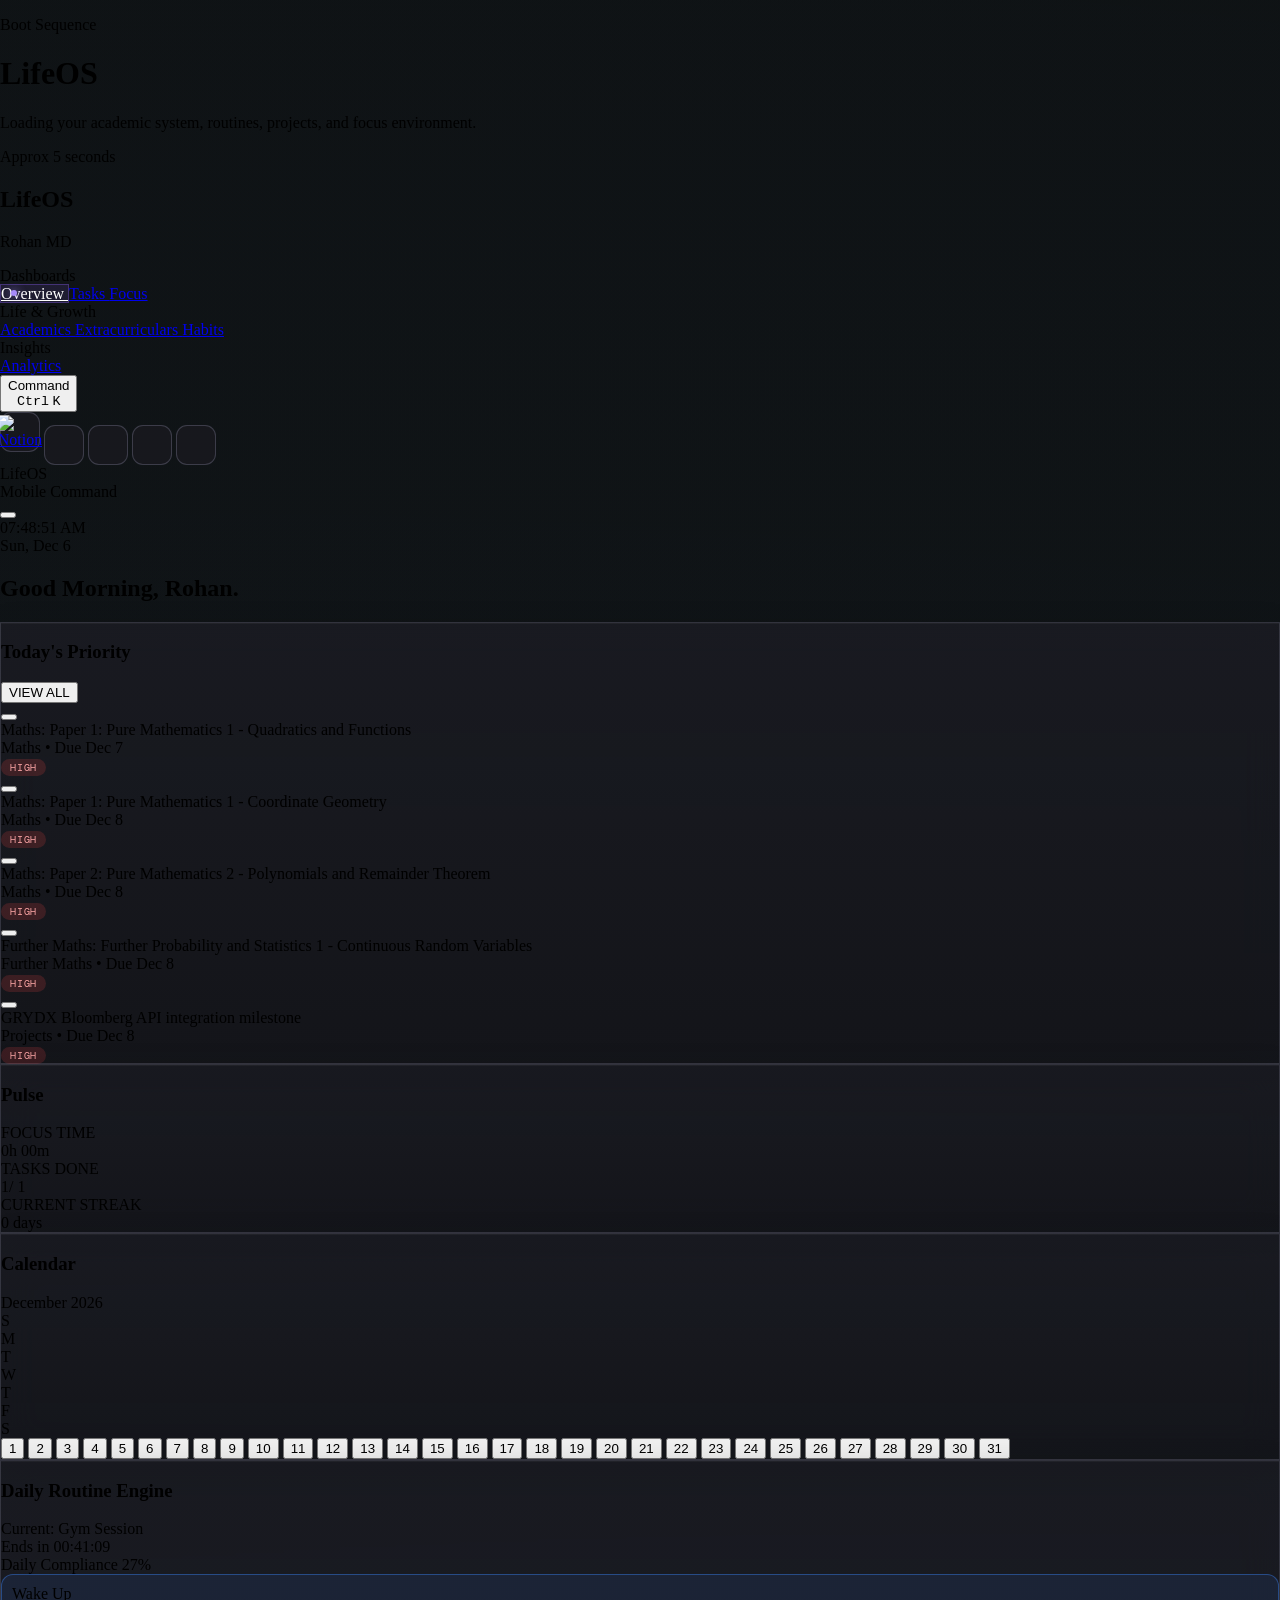
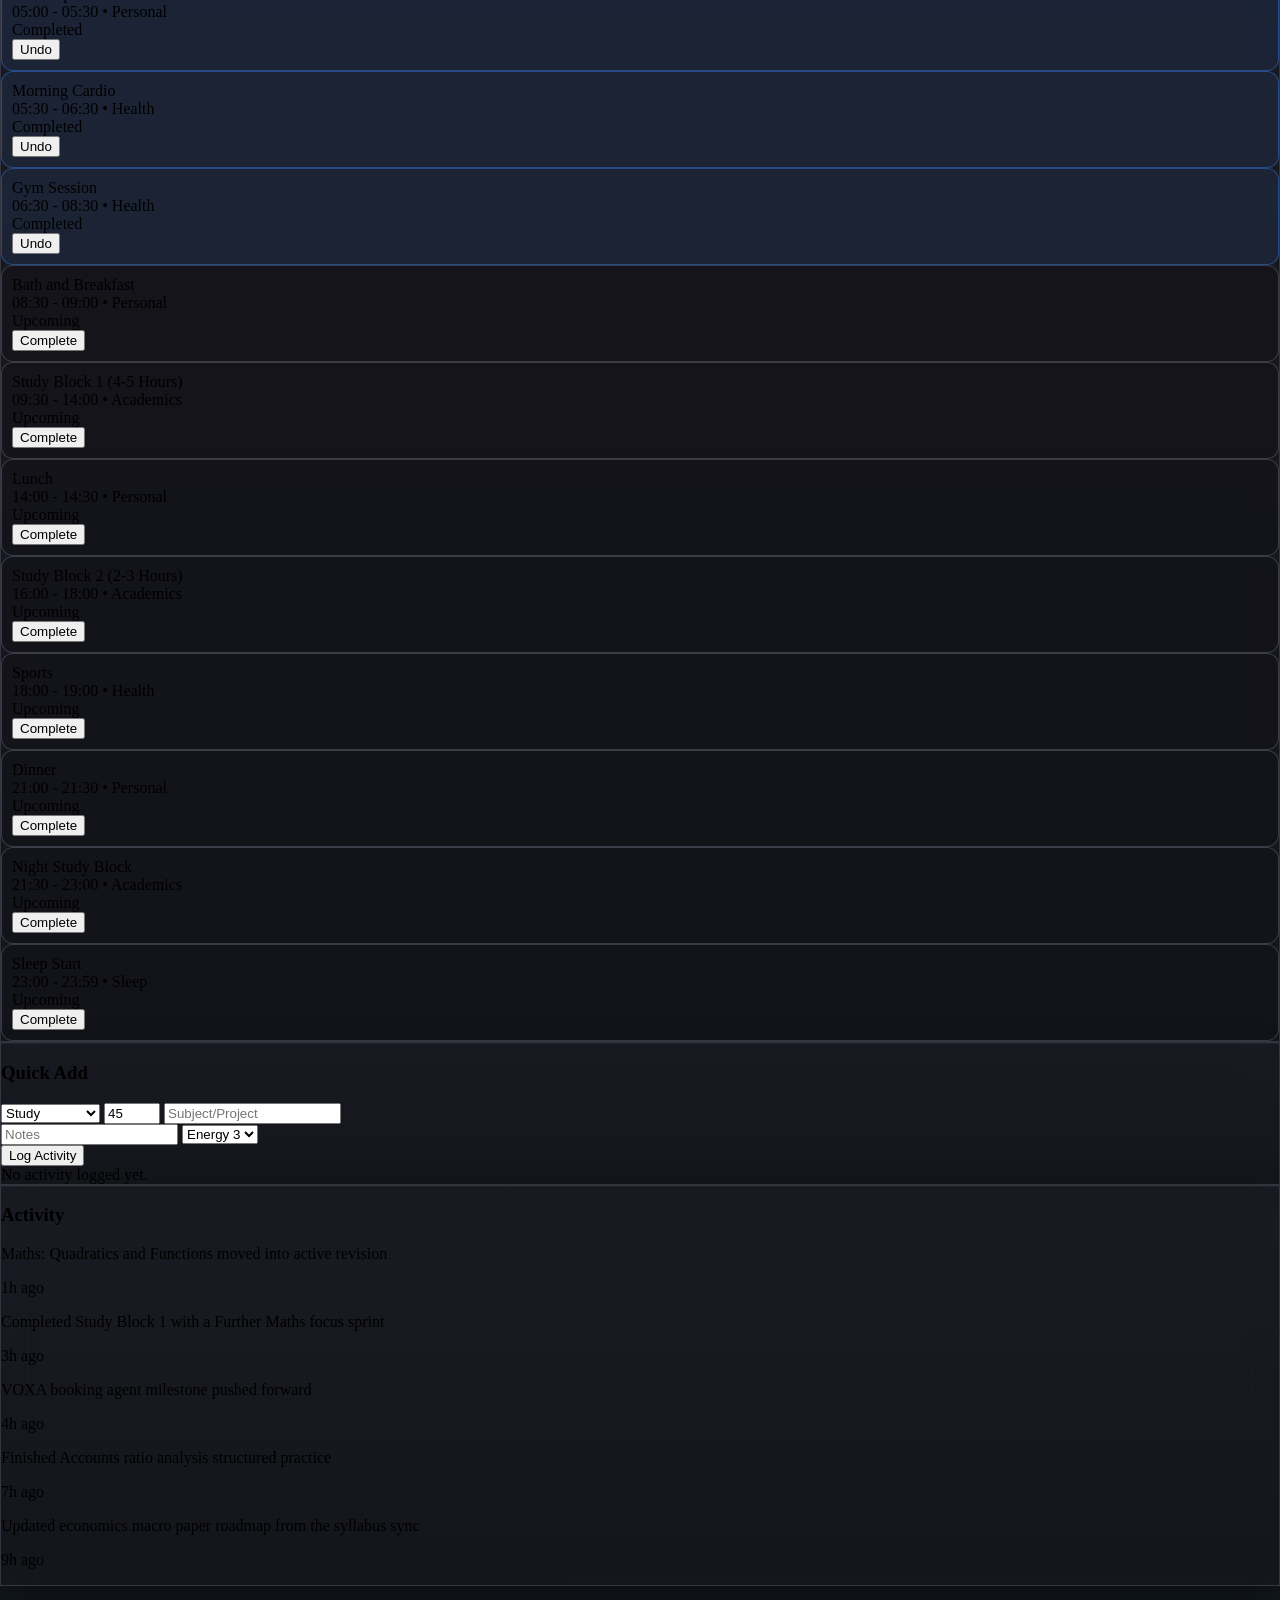
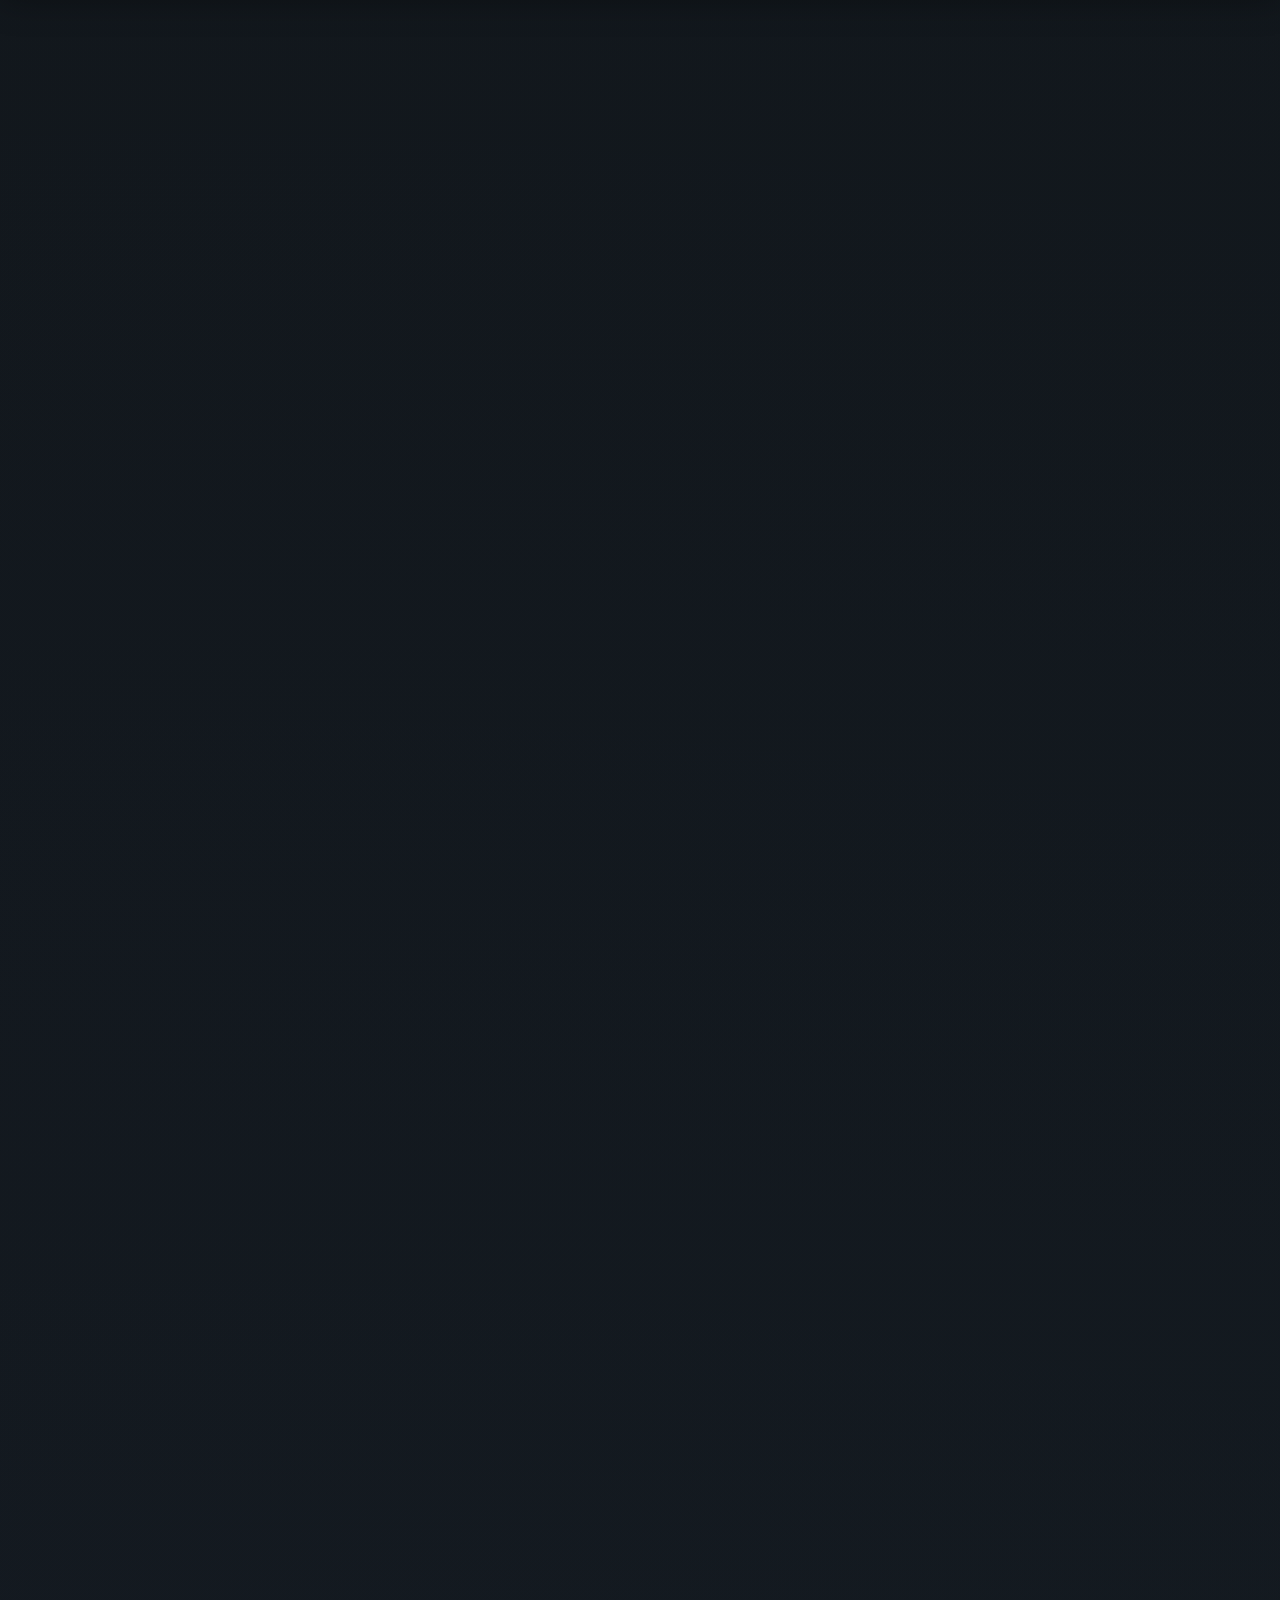
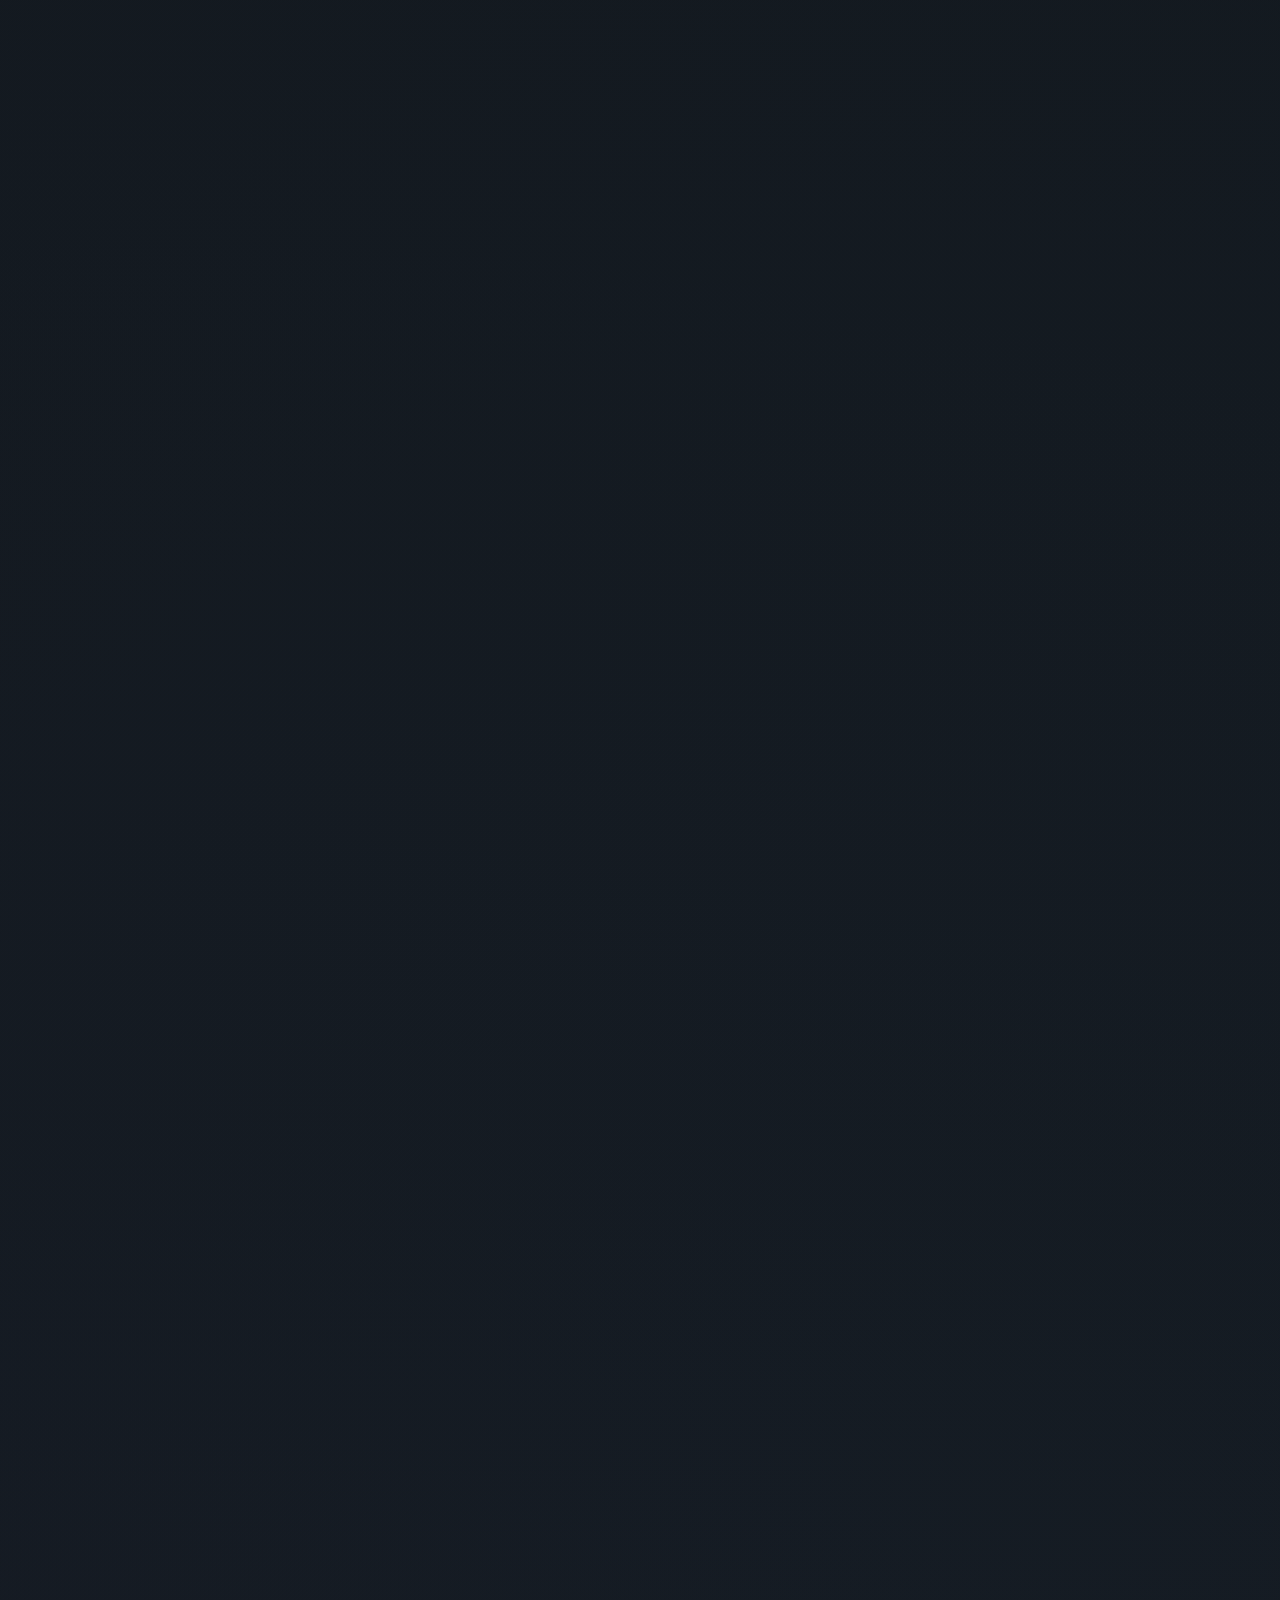
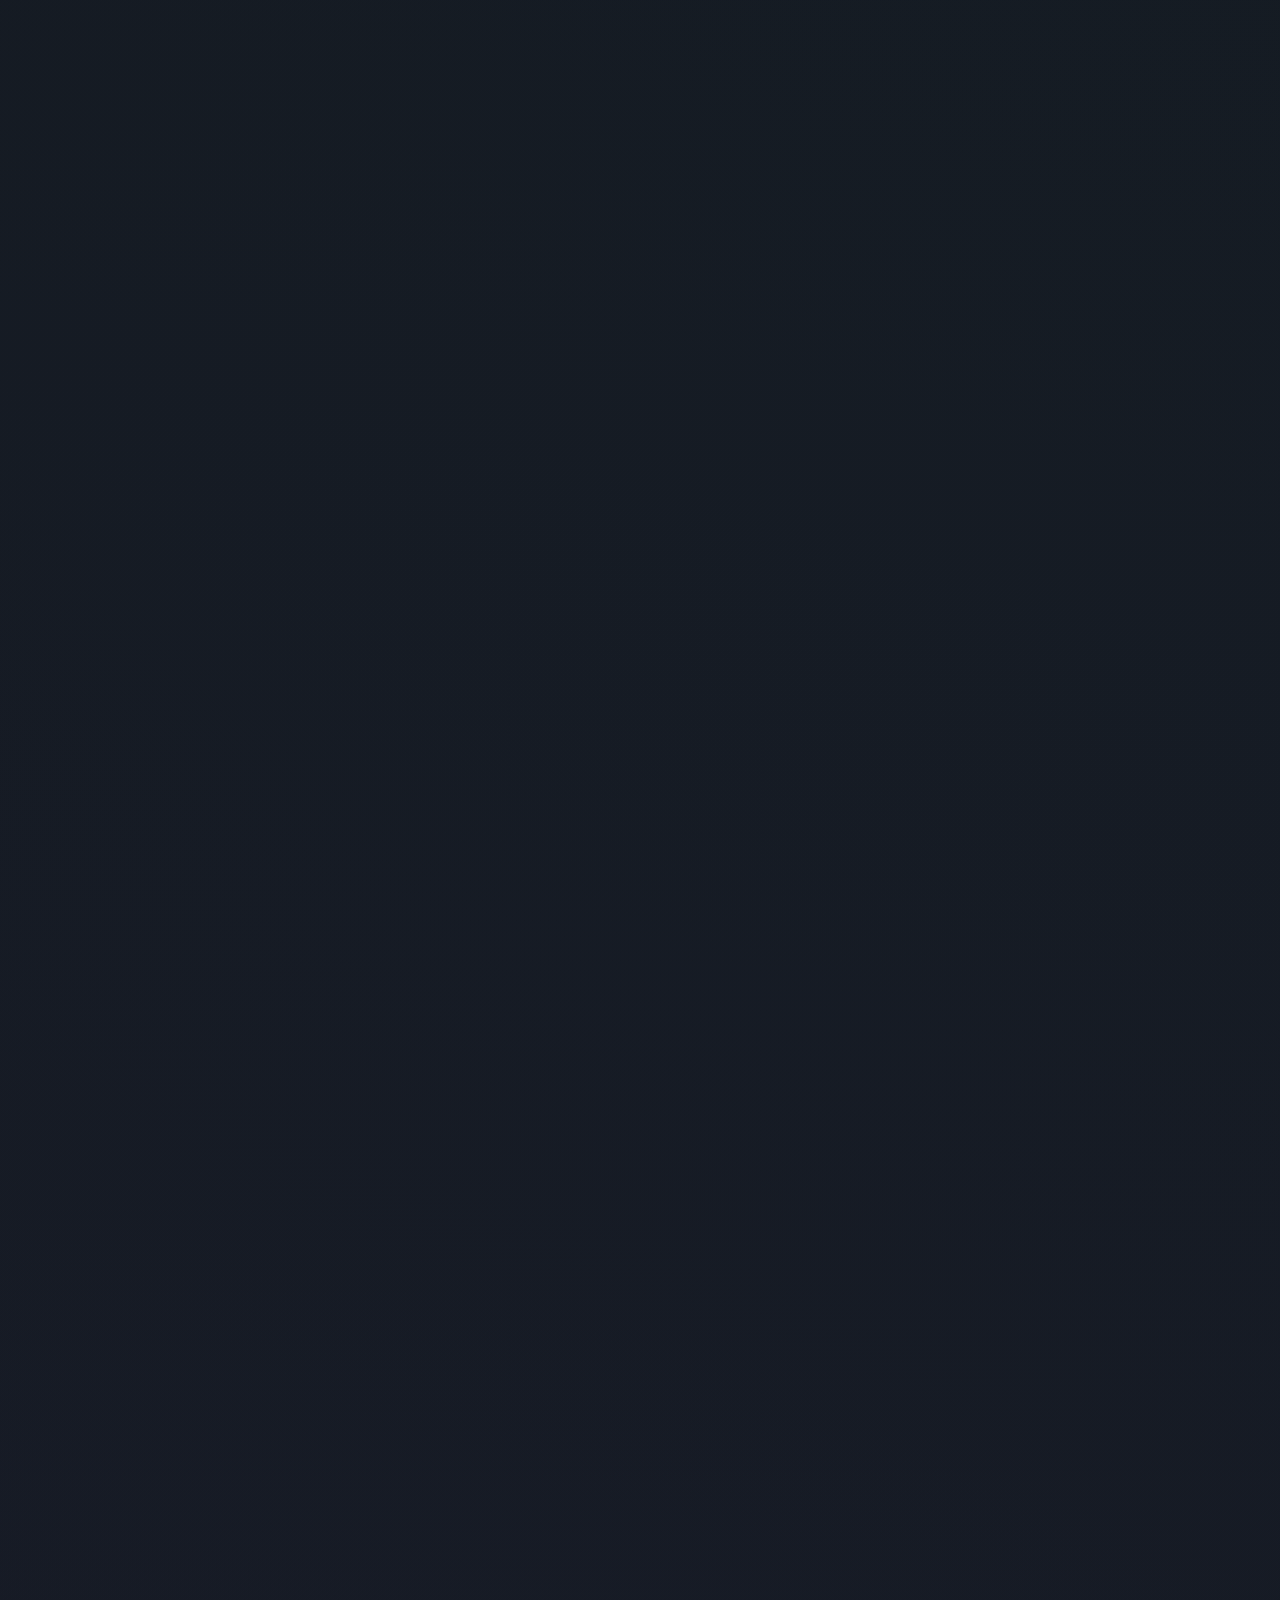
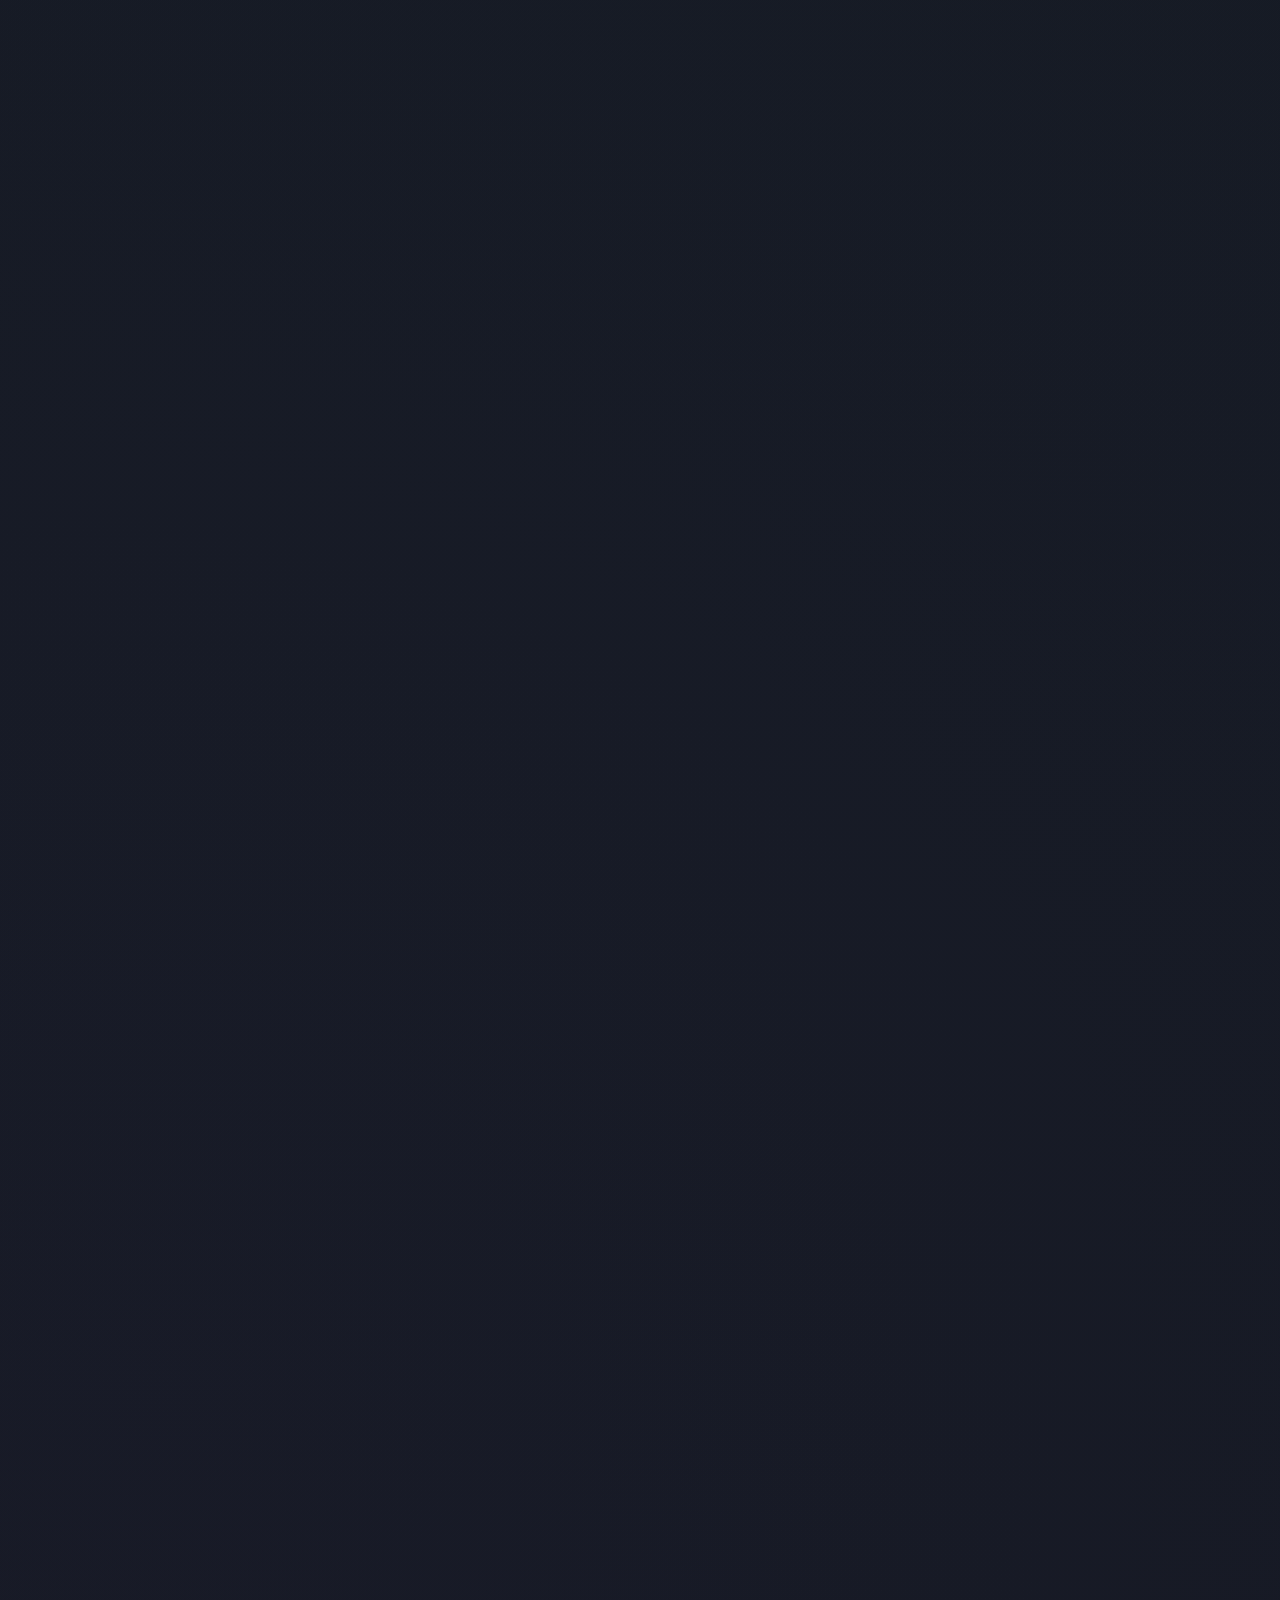
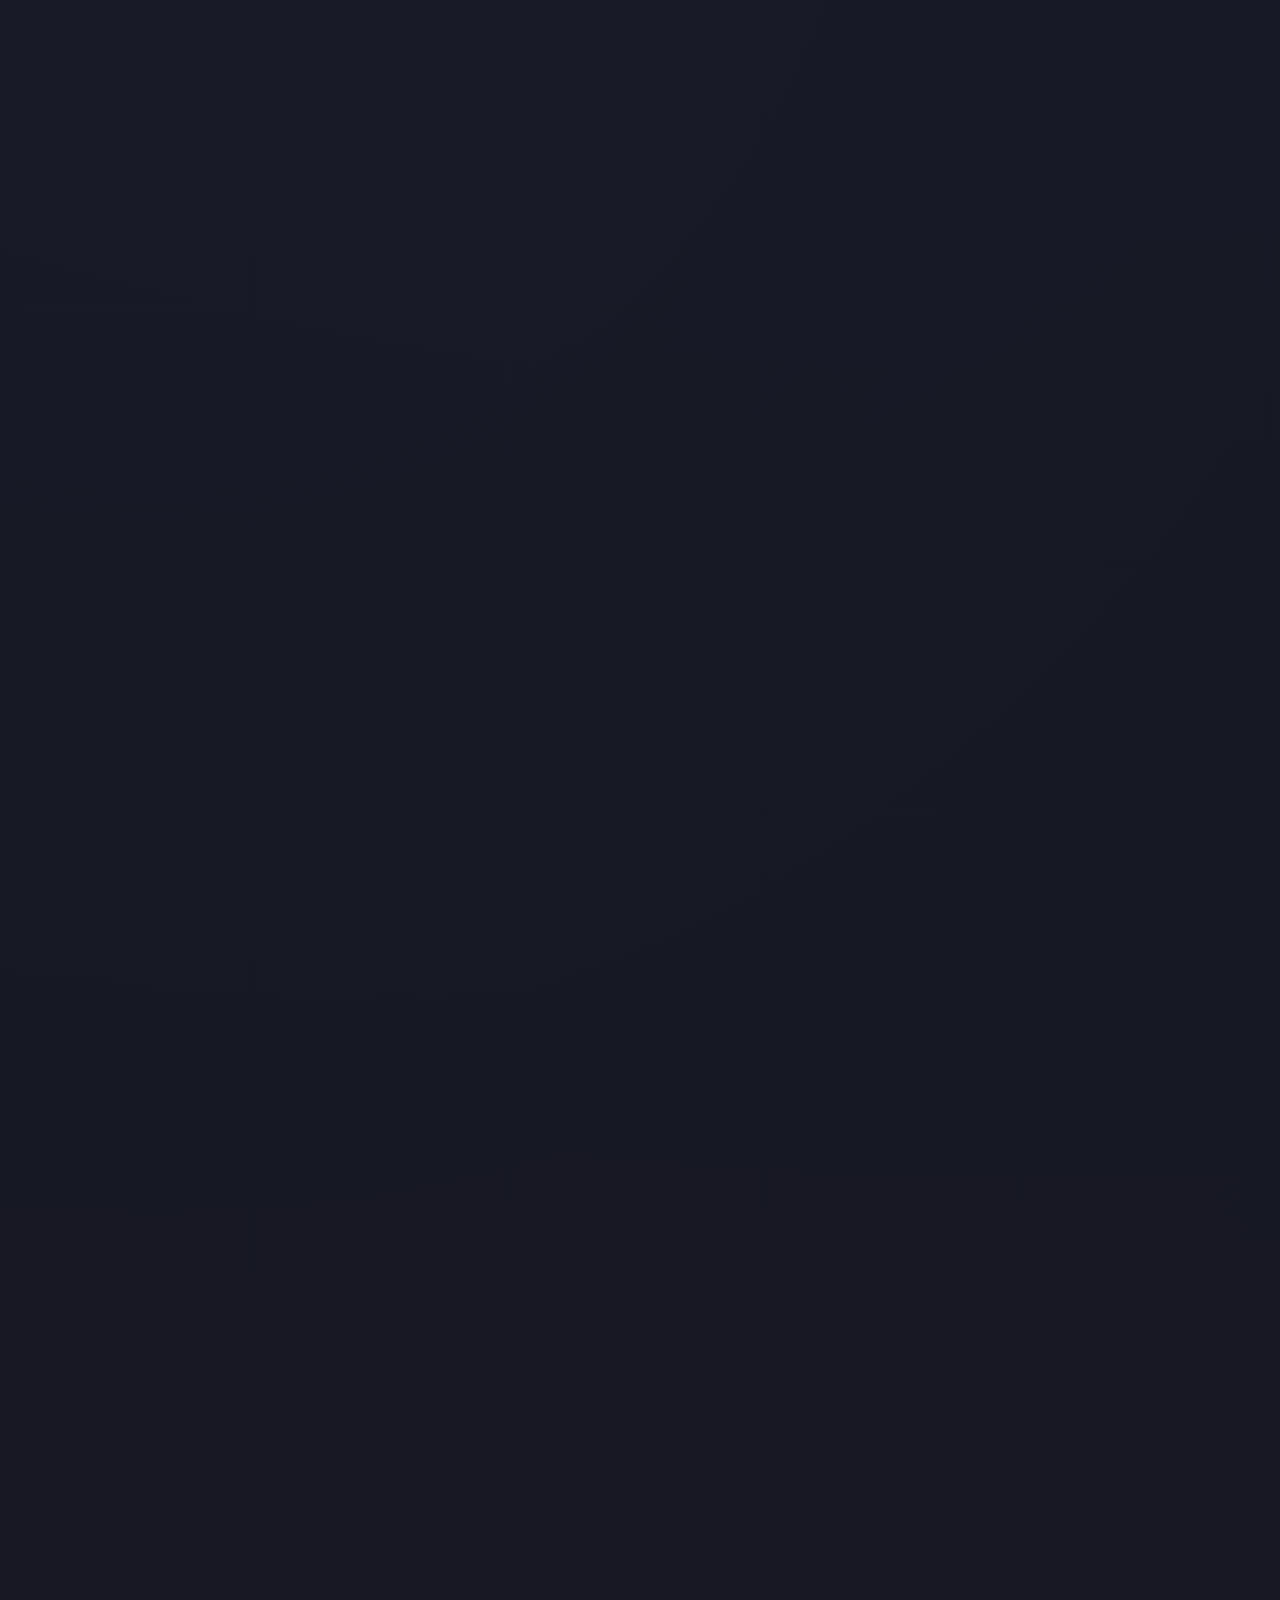
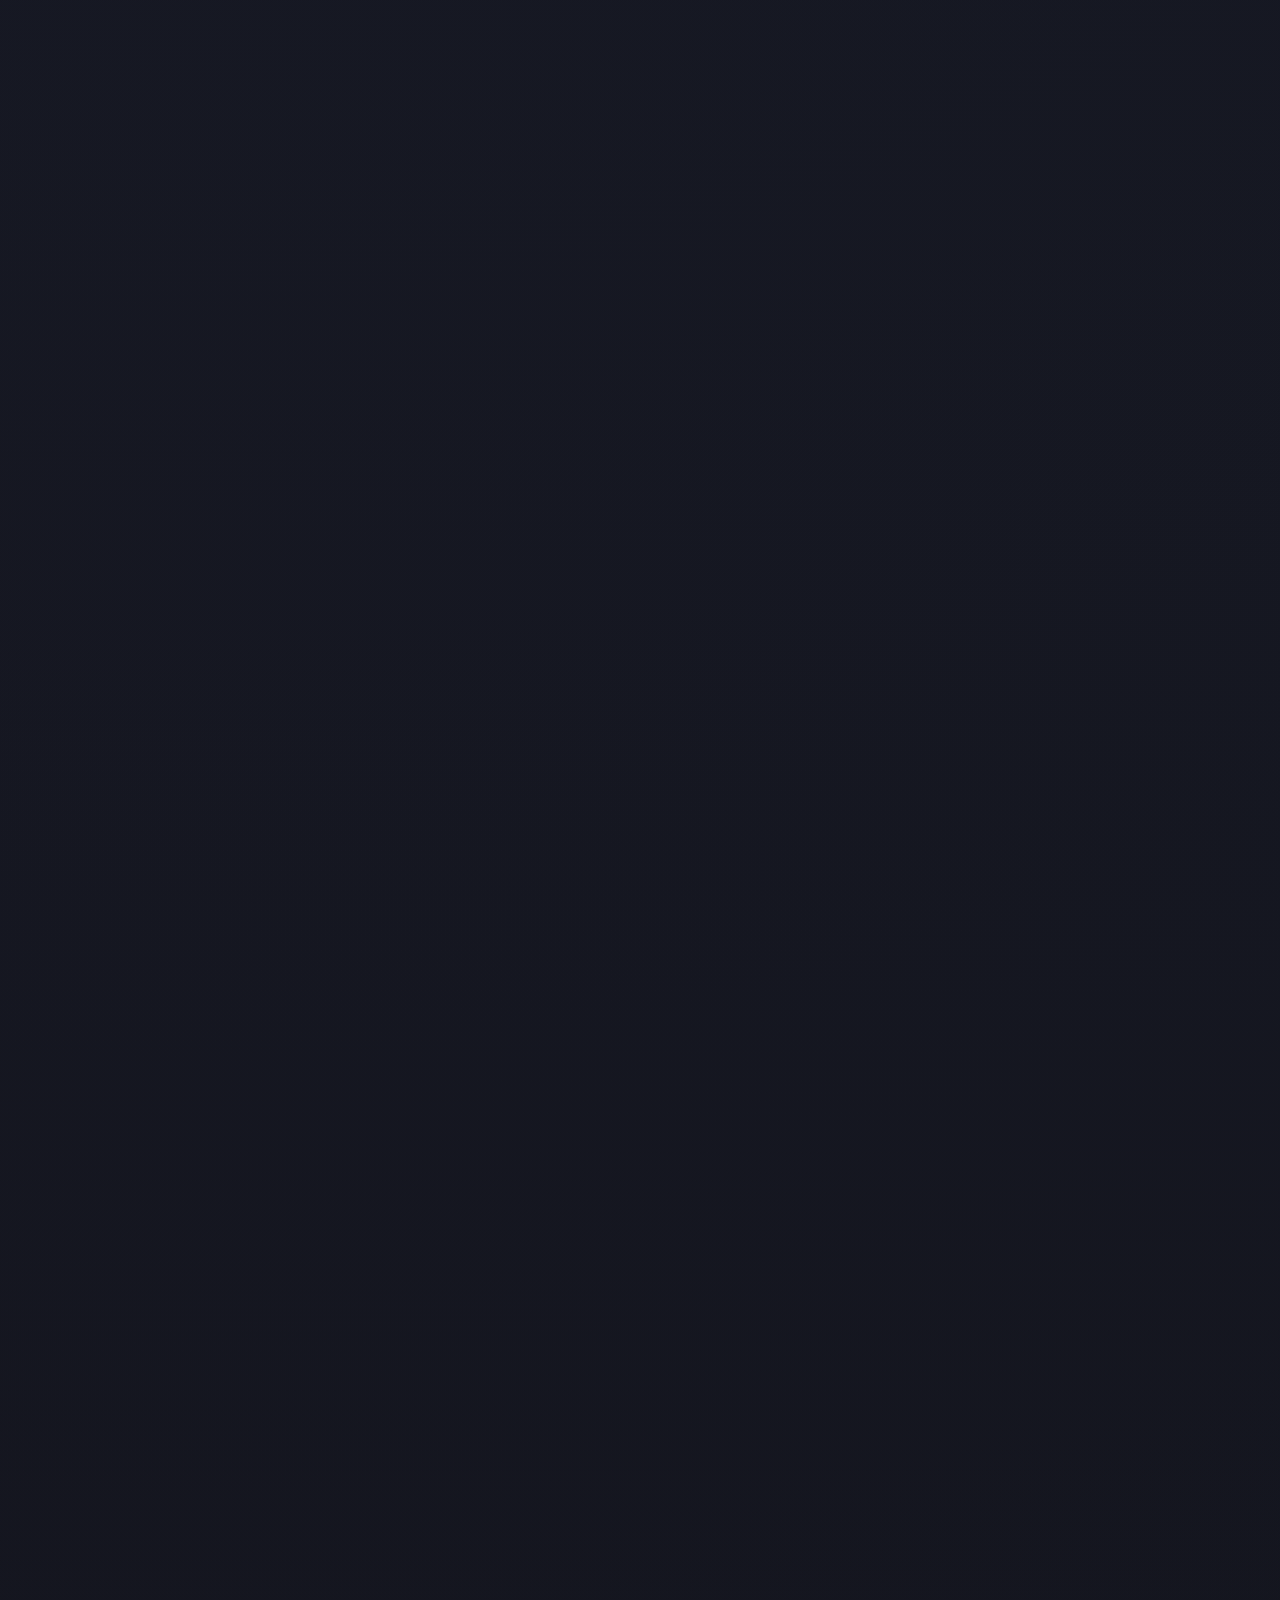
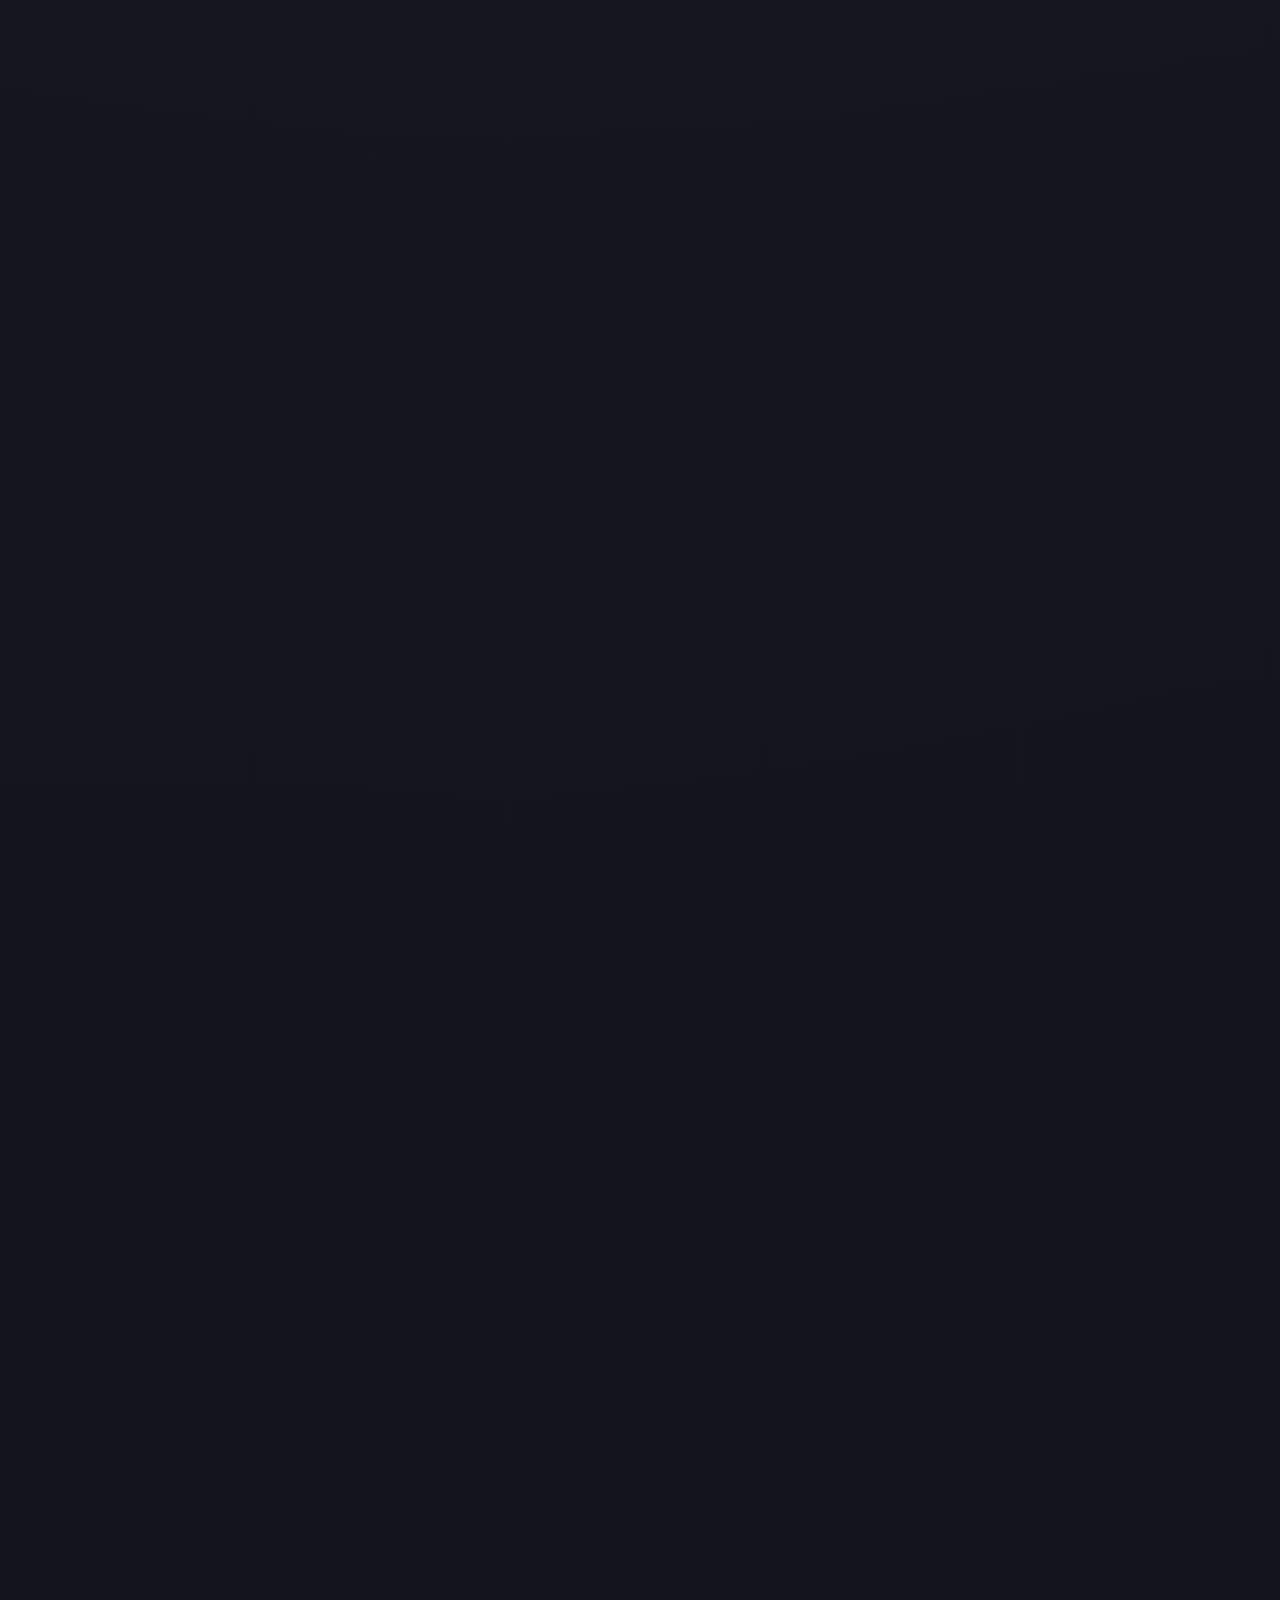
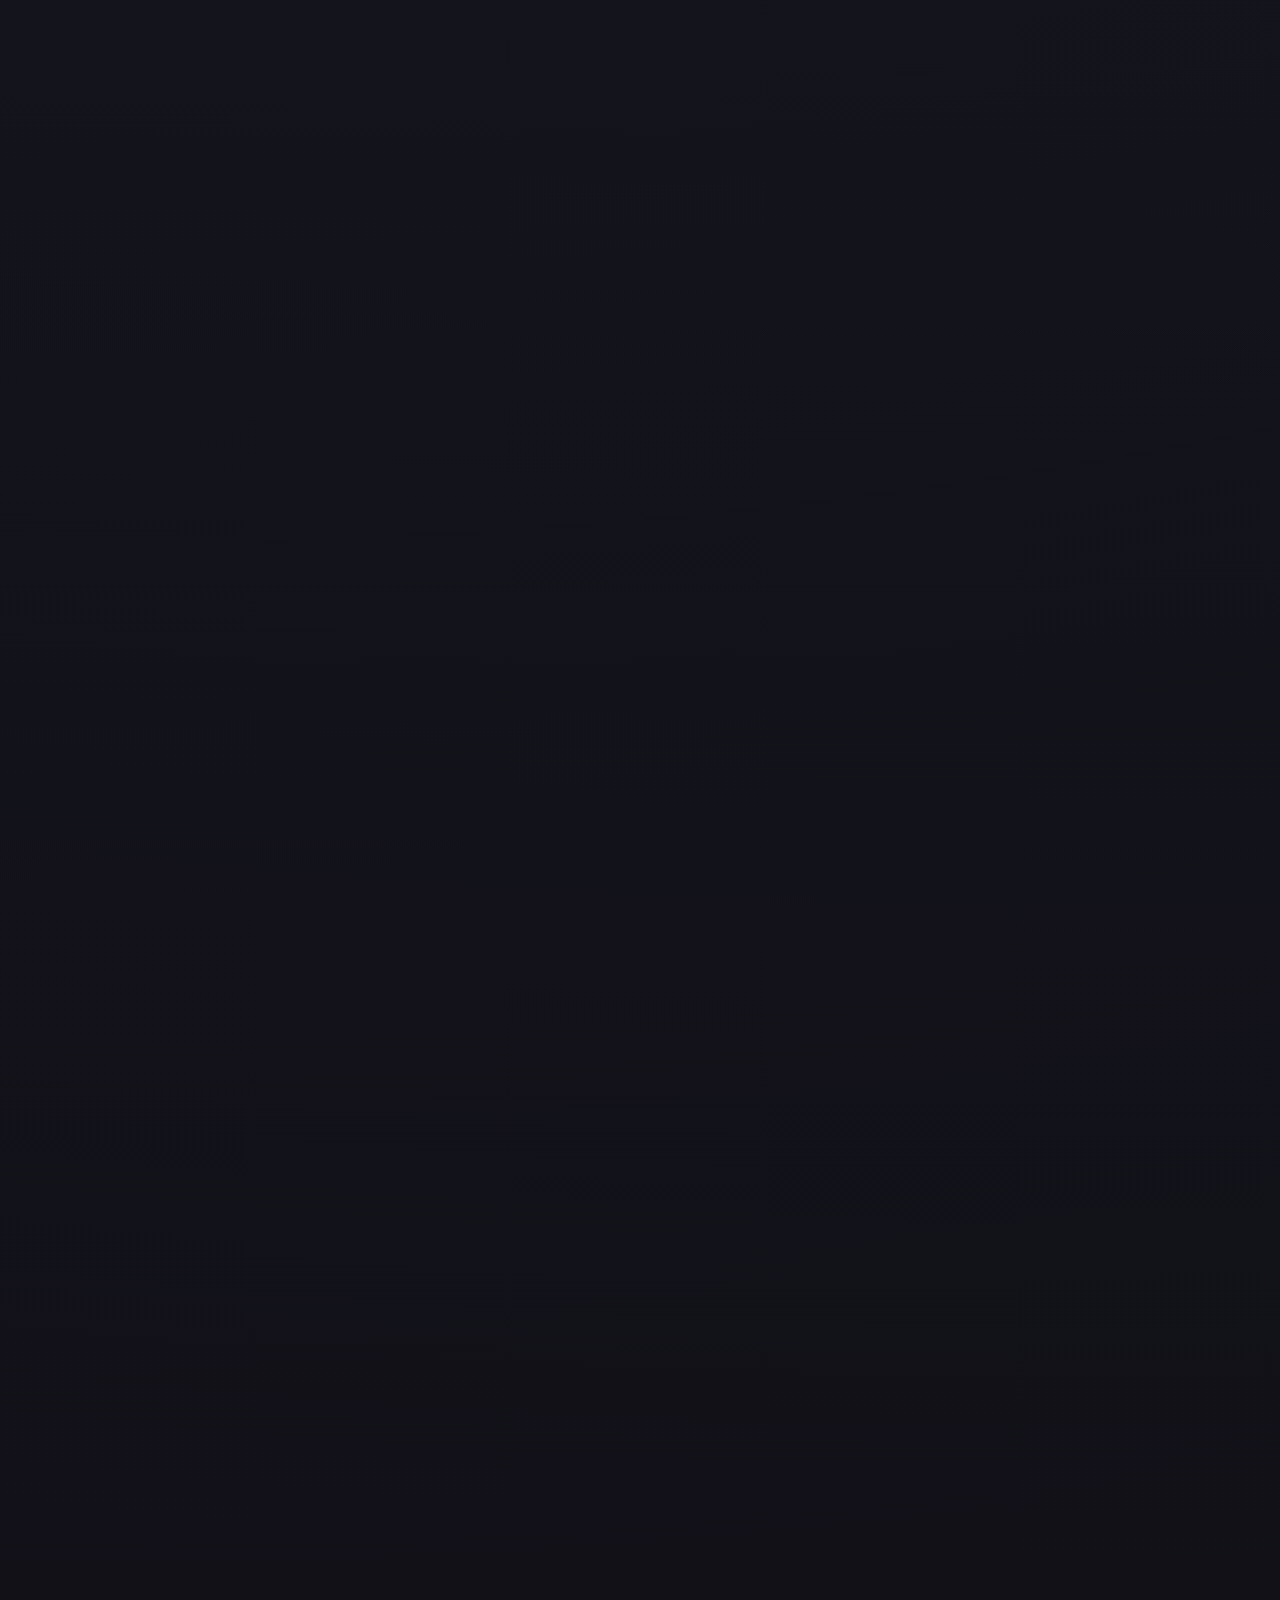
==== commit d5a6029a: "Update index.html" ====
--- a/index.html
+++ b/index.html
@@ -59,6 +59,25 @@
     <link rel="stylesheet" href="mddos.css">
 </head>
 <body class="bg-dark-bg text-dark-text font-sans h-screen w-screen overflow-hidden flex selection:bg-brand-500/30 selection:text-brand-200">
+    <div id="startup-loader" class="fixed inset-0 z-[80] flex items-center justify-center overflow-hidden bg-dark-bg">
+        <div class="absolute inset-0 pointer-events-none">
+            <div class="absolute -top-24 left-[8%] h-64 w-64 rounded-full bg-brand-500/15 blur-3xl"></div>
+            <div class="absolute top-[12%] right-[10%] h-56 w-56 rounded-full bg-emerald-500/10 blur-3xl"></div>
+            <div class="absolute bottom-[8%] left-1/2 h-72 w-72 -translate-x-1/2 rounded-full bg-blue-500/10 blur-3xl"></div>
+        </div>
+        <div class="startup-loader-card relative mx-6 w-full max-w-md rounded-[28px] border border-dark-border bg-dark-panel/80 px-8 py-10 text-center shadow-2xl backdrop-blur-xl">
+            <div class="mx-auto mb-5 flex h-16 w-16 items-center justify-center rounded-2xl bg-gradient-to-br from-brand-400 to-brand-600 shadow-[0_0_30px_rgba(139,92,246,0.35)]">
+                <i class="ph-bold ph-lightning text-3xl text-white"></i>
+            </div>
+            <p class="mb-2 text-[11px] font-mono uppercase tracking-[0.35em] text-brand-300">Boot Sequence</p>
+            <h1 class="mb-2 text-3xl font-bold tracking-tight text-white">LifeOS</h1>
+            <p class="mx-auto mb-6 max-w-xs text-sm text-dark-muted">Loading your academic system, routines, projects, and focus environment.</p>
+            <div class="startup-loader-bar">
+                <div class="startup-loader-progress"></div>
+            </div>
+            <div class="mt-4 text-xs font-mono uppercase tracking-[0.24em] text-dark-muted">Approx 5 seconds</div>
+        </div>
+    </div>
 
     <!-- Left Sidebar -->
     <aside class="w-64 h-full bg-dark-bg border-r border-dark-border flex flex-col pt-6 pb-4 flex-shrink-0 relative z-10">
@@ -139,6 +158,18 @@
 
             <!-- Clock & Quick Actions -->
             <div class="flex items-center gap-4">
+                <div class="hidden mobile-brand items-center gap-3">
+                    <div class="w-8 h-8 rounded-lg bg-gradient-to-br from-brand-400 to-brand-600 flex items-center justify-center shadow-[0_0_15px_rgba(139,92,246,0.35)]">
+                        <i class="ph-bold ph-lightning text-white text-lg"></i>
+                    </div>
+                    <div>
+                        <div class="text-sm font-semibold text-white leading-tight">LifeOS</div>
+                        <div class="text-[10px] font-mono uppercase tracking-wider text-dark-muted">Mobile Command</div>
+                    </div>
+                </div>
+                <button id="mobile-command-btn" class="hidden mobile-command-btn h-10 w-10 items-center justify-center rounded-xl border border-dark-border bg-dark-panel/70 text-dark-muted transition-colors hover:border-brand-500/40 hover:text-white" aria-label="Open command palette">
+                    <i class="ph ph-command text-lg"></i>
+                </button>
                 <div class="text-right">
                     <div id="live-clock" class="text-sm font-medium text-white tracking-wide">00:00 AM</div>
                     <div id="live-date" class="text-[10px] font-mono text-dark-muted uppercase">Mon, Jan 1</div>
@@ -490,6 +521,53 @@
         </div>
     </main>
 
+    <nav id="mobile-bottom-nav" class="hidden fixed bottom-0 inset-x-0 z-40 border-t border-dark-border bg-dark-bg/95 backdrop-blur-xl px-3 py-2">
+        <div class="flex items-center gap-2 overflow-x-auto custom-scrollbar">
+            <button class="nav-btn mobile-nav-btn active flex-shrink-0 min-w-[76px] rounded-xl border border-dark-border bg-dark-panel/70 px-3 py-2 text-xs text-white transition-colors" data-view="overview">
+                <div class="flex flex-col items-center gap-1">
+                    <i class="ph ph-squares-four text-base"></i>
+                    <span>Overview</span>
+                </div>
+            </button>
+            <button class="nav-btn mobile-nav-btn flex-shrink-0 min-w-[76px] rounded-xl border border-dark-border bg-dark-panel/40 px-3 py-2 text-xs text-dark-muted transition-colors" data-view="tasks">
+                <div class="flex flex-col items-center gap-1">
+                    <i class="ph ph-check-square-offset text-base"></i>
+                    <span>Tasks</span>
+                </div>
+            </button>
+            <button class="nav-btn mobile-nav-btn flex-shrink-0 min-w-[76px] rounded-xl border border-dark-border bg-dark-panel/40 px-3 py-2 text-xs text-dark-muted transition-colors" data-view="focus">
+                <div class="flex flex-col items-center gap-1">
+                    <i class="ph ph-target text-base"></i>
+                    <span>Focus</span>
+                </div>
+            </button>
+            <button class="nav-btn mobile-nav-btn flex-shrink-0 min-w-[76px] rounded-xl border border-dark-border bg-dark-panel/40 px-3 py-2 text-xs text-dark-muted transition-colors" data-view="academics">
+                <div class="flex flex-col items-center gap-1">
+                    <i class="ph ph-books text-base"></i>
+                    <span>Academics</span>
+                </div>
+            </button>
+            <button class="nav-btn mobile-nav-btn flex-shrink-0 min-w-[76px] rounded-xl border border-dark-border bg-dark-panel/40 px-3 py-2 text-xs text-dark-muted transition-colors" data-view="extracurriculars">
+                <div class="flex flex-col items-center gap-1">
+                    <i class="ph ph-rocket-launch text-base"></i>
+                    <span>Projects</span>
+                </div>
+            </button>
+            <button class="nav-btn mobile-nav-btn flex-shrink-0 min-w-[76px] rounded-xl border border-dark-border bg-dark-panel/40 px-3 py-2 text-xs text-dark-muted transition-colors" data-view="habits">
+                <div class="flex flex-col items-center gap-1">
+                    <i class="ph ph-plant text-base"></i>
+                    <span>Habits</span>
+                </div>
+            </button>
+            <button class="nav-btn mobile-nav-btn flex-shrink-0 min-w-[76px] rounded-xl border border-dark-border bg-dark-panel/40 px-3 py-2 text-xs text-dark-muted transition-colors" data-view="analytics">
+                <div class="flex flex-col items-center gap-1">
+                    <i class="ph ph-chart-line-up text-base"></i>
+                    <span>Analytics</span>
+                </div>
+            </button>
+        </div>
+    </nav>
+
     <!-- Command Palette Modal -->
     <div id="cmd-palette" class="fixed inset-0 bg-black/60 backdrop-blur-sm z-50 flex items-start justify-center pt-[15vh] hidden opacity-0 transition-opacity">
         <div class="w-full max-w-xl bg-dark-bg border border-dark-border rounded-xl shadow-2xl overflow-hidden flex flex-col transform scale-95 transition-transform" id="cmd-palette-content">
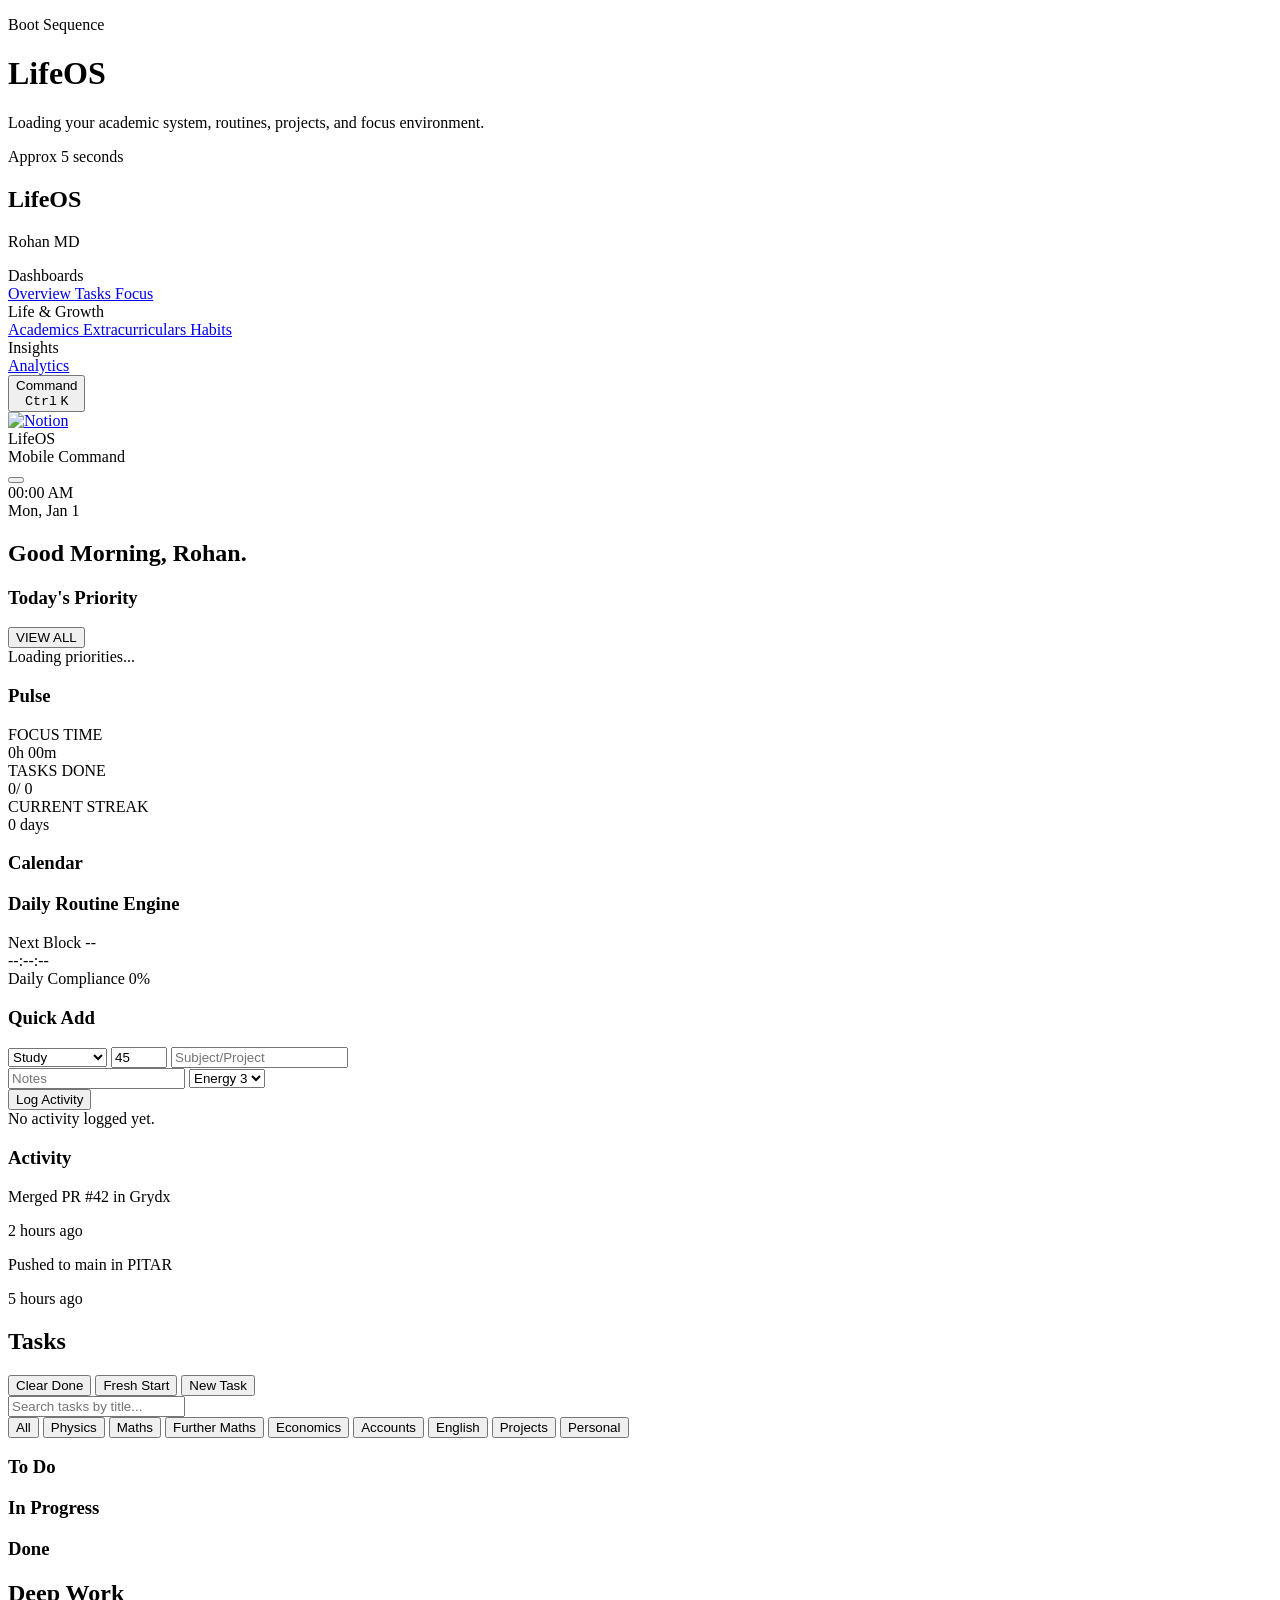
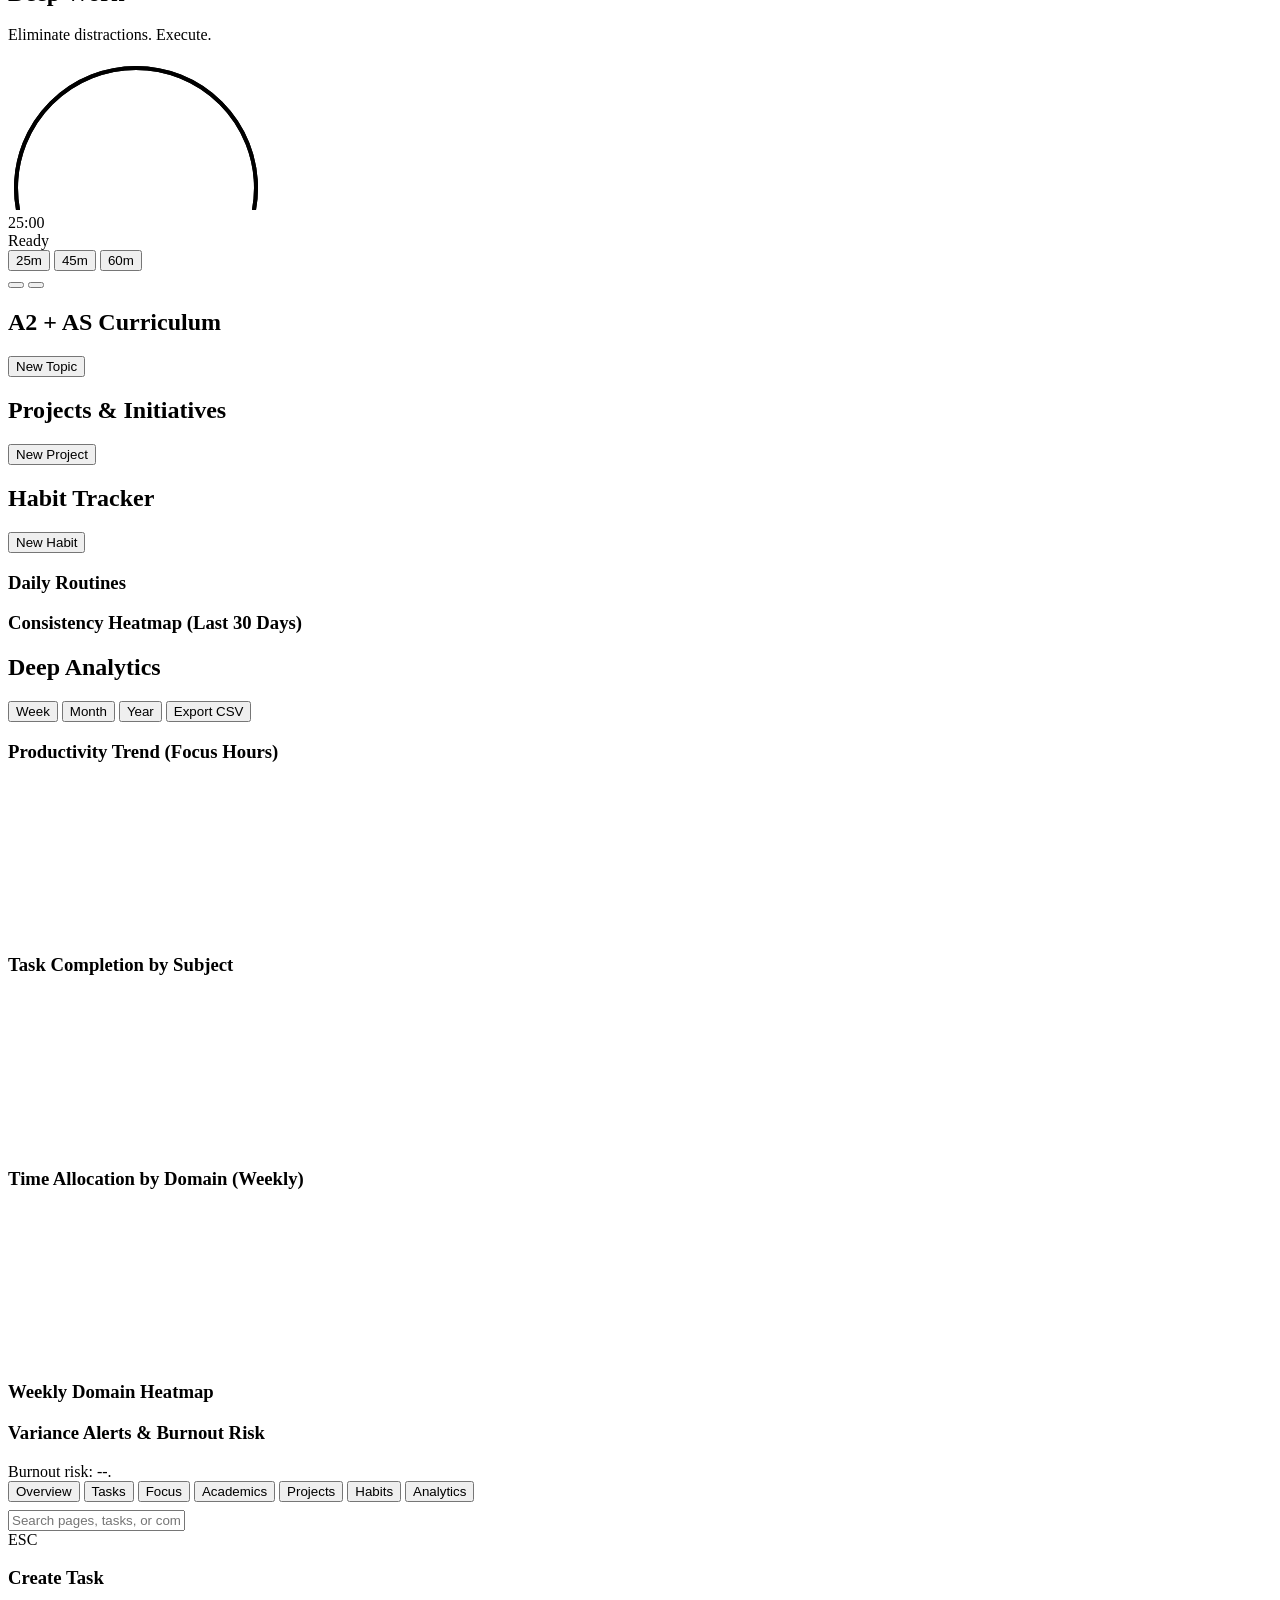
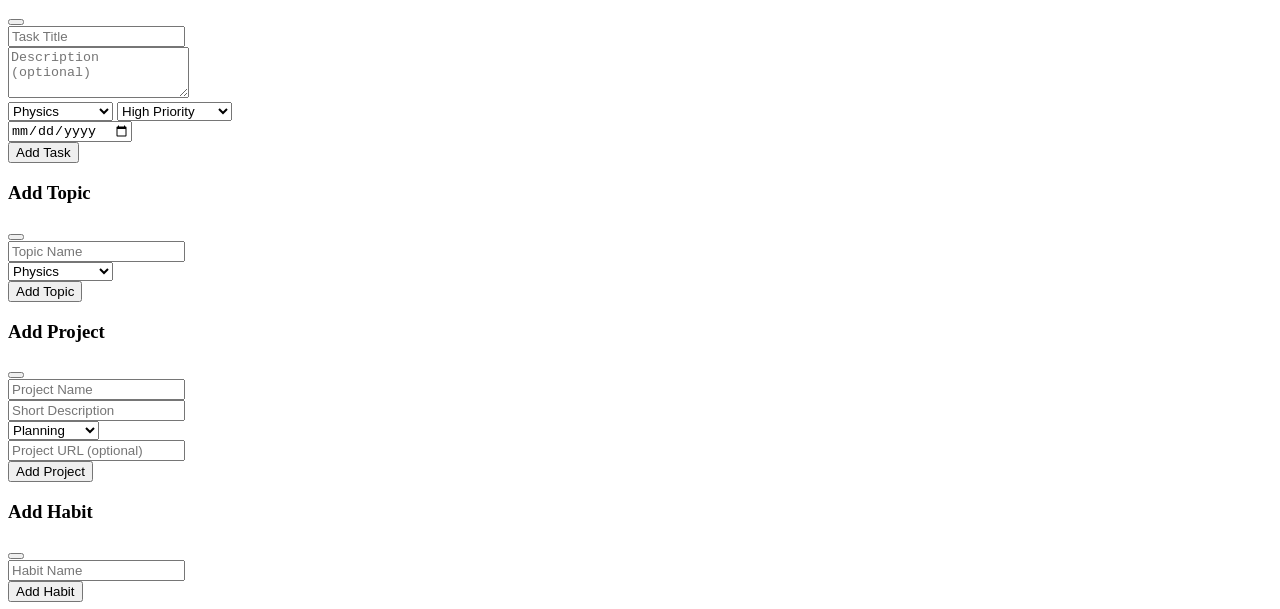
==== commit 07918de6: "Rename index (6).html to index.html" ====
--- a/index.html
+++ b/index.html
@@ -1,698 +1,616 @@
 <!DOCTYPE html>
 <html lang="en" class="dark">
 <head>
-    <meta charset="UTF-8">
-    <meta name="viewport" content="width=device-width, initial-scale=1.0">
-    <title>LifeOS</title>
-    
-    <!-- Google Fonts: DM Sans & DM Mono -->
-    <link rel="preconnect" href="https://fonts.googleapis.com">
-    <link rel="preconnect" href="https://fonts.gstatic.com" crossorigin>
-    <link href="https://fonts.googleapis.com/css2?family=DM+Mono:ital,wght@0,300;0,400;0,500;1,300;1,400;1,500&family=DM+Sans:ital,opsz,wght@0,9..40,100..1000;1,9..40,100..1000&display=swap" rel="stylesheet">
-    
-    <!-- Tailwind CSS -->
-    <script src="https://cdn.tailwindcss.com"></script>
-    <script>
-        tailwind.config = {
-            darkMode: 'class',
-            theme: {
-                extend: {
-                    fontFamily: {
-                        sans: ['"DM Sans"', 'sans-serif'],
-                        mono: ['"DM Mono"', 'monospace'],
-                    },
-                    colors: {
-                        brand: {
-                            50: '#f5f3ff',
-                            100: '#ede9fe',
-                            200: '#ddd6fe',
-                            300: '#c4b5fd',
-                            400: '#a78bfa',
-                            500: '#8b5cf6', // Main Purple
-                            600: '#7c3aed',
-                            700: '#6d28d9',
-                            800: '#5b21b6',
-                            900: '#4c1d95',
-                            950: '#2e1065',
-                        },
-                        dark: {
-                            bg: '#0E0E11',
-                            panel: '#1A1A1F',
-                            border: '#2A2A35',
-                            text: '#E2E8F0',
-                            muted: '#94A3B8'
-                        }
-                    }
-                }
-            }
+<meta charset="UTF-8">
+<meta name="viewport" content="width=device-width, initial-scale=1.0, viewport-fit=cover">
+<title>LifeOS</title>
+
+<!-- PWA / iOS Home Screen App -->
+<meta name="apple-mobile-web-app-capable" content="yes">
+<meta name="apple-mobile-web-app-status-bar-style" content="black-translucent">
+<meta name="apple-mobile-web-app-title" content="LifeOS">
+<link rel="apple-touch-icon" href="/apple-touch-icon.png">
+<link rel="manifest" href="/manifest.json">
+<meta name="theme-color" content="#0E0E11">
+
+<!-- Google Fonts: DM Sans & DM Mono -->
+<link rel="preconnect" href="https://fonts.googleapis.com">
+<link rel="preconnect" href="https://fonts.gstatic.com" crossorigin>
+<link href="https://fonts.googleapis.com/css2?family=DM+Mono:ital,wght@0,300;0,400;0,500;1,300;1,400;1,500&family=DM+Sans:ital,opsz,wght@0,9..40,100..1000;1,9..40,100..1000&display=swap" rel="stylesheet">
+<!-- Tailwind CSS -->
+<script src="https://cdn.tailwindcss.com"></script>
+<script>
+tailwind.config = {
+  darkMode: 'class',
+  theme: {
+    extend: {
+      fontFamily: {
+        sans: ['"DM Sans"', 'sans-serif'],
+        mono: ['"DM Mono"', 'monospace'],
+      },
+      colors: {
+        brand: {
+          50: '#f5f3ff',
+          100: '#ede9fe',
+          200: '#ddd6fe',
+          300: '#c4b5fd',
+          400: '#a78bfa',
+          500: '#8b5cf6', // Main Purple
+          600: '#7c3aed',
+          700: '#6d28d9',
+          800: '#5b21b6',
+          900: '#4c1d95',
+          950: '#2e1065',
+        },
+        dark: {
+          bg: '#0E0E11',
+          panel: '#1A1A1F',
+          border: '#2A2A35',
+          text: '#E2E8F0',
+          muted: '#94A3B8'
         }
-    </script>
-    
-    <!-- Phosphor Icons -->
-    <script src="https://unpkg.com/@phosphor-icons/web"></script>
-    
-    <!-- Chart.js & Sortable.js -->
-    <script src="https://cdn.jsdelivr.net/npm/chart.js"></script>
-    <script src="https://cdn.jsdelivr.net/npm/sortablejs@latest/Sortable.min.js"></script>
-
-    <!-- Custom CSS -->
-    <link rel="stylesheet" href="mddos.css">
+      }
+    }
+  }
+}
+</script>
+<!-- Phosphor Icons -->
+<script src="https://unpkg.com/@phosphor-icons/web"></script>
+<!-- Chart.js & Sortable.js -->
+<script src="https://cdn.jsdelivr.net/npm/chart.js"></script>
+<script src="https://cdn.jsdelivr.net/npm/sortablejs@latest/Sortable.min.js"></script>
+<!-- Custom CSS -->
+<link rel="stylesheet" href="mddos.css">
 </head>
 <body class="bg-dark-bg text-dark-text font-sans h-screen w-screen overflow-hidden flex selection:bg-brand-500/30 selection:text-brand-200">
-    <div id="startup-loader" class="fixed inset-0 z-[80] flex items-center justify-center overflow-hidden bg-dark-bg">
-        <div class="absolute inset-0 pointer-events-none">
-            <div class="absolute -top-24 left-[8%] h-64 w-64 rounded-full bg-brand-500/15 blur-3xl"></div>
-            <div class="absolute top-[12%] right-[10%] h-56 w-56 rounded-full bg-emerald-500/10 blur-3xl"></div>
-            <div class="absolute bottom-[8%] left-1/2 h-72 w-72 -translate-x-1/2 rounded-full bg-blue-500/10 blur-3xl"></div>
-        </div>
-        <div class="startup-loader-card relative mx-6 w-full max-w-md rounded-[28px] border border-dark-border bg-dark-panel/80 px-8 py-10 text-center shadow-2xl backdrop-blur-xl">
-            <div class="mx-auto mb-5 flex h-16 w-16 items-center justify-center rounded-2xl bg-gradient-to-br from-brand-400 to-brand-600 shadow-[0_0_30px_rgba(139,92,246,0.35)]">
-                <i class="ph-bold ph-lightning text-3xl text-white"></i>
-            </div>
-            <p class="mb-2 text-[11px] font-mono uppercase tracking-[0.35em] text-brand-300">Boot Sequence</p>
-            <h1 class="mb-2 text-3xl font-bold tracking-tight text-white">LifeOS</h1>
-            <p class="mx-auto mb-6 max-w-xs text-sm text-dark-muted">Loading your academic system, routines, projects, and focus environment.</p>
-            <div class="startup-loader-bar">
-                <div class="startup-loader-progress"></div>
-            </div>
-            <div class="mt-4 text-xs font-mono uppercase tracking-[0.24em] text-dark-muted">Approx 5 seconds</div>
-        </div>
-    </div>
-
-    <!-- Left Sidebar -->
-    <aside class="w-64 h-full bg-dark-bg border-r border-dark-border flex flex-col pt-6 pb-4 flex-shrink-0 relative z-10">
-        <div class="px-6 mb-8 flex items-center gap-3">
-            <div class="w-8 h-8 rounded-lg bg-gradient-to-br from-brand-400 to-brand-600 flex items-center justify-center shadow-[0_0_15px_rgba(139,92,246,0.5)]">
-                <i class="ph-bold ph-lightning text-white text-lg"></i>
-            </div>
-            <div>
-                <h1 class="text-lg font-bold tracking-tight text-white leading-tight">LifeOS</h1>
-                <p class="text-[10px] text-dark-muted font-mono uppercase tracking-wider">Rohan MD</p>
-            </div>
-        </div>
-
-        <nav class="flex-1 px-3 space-y-1 overflow-y-auto custom-scrollbar">
-            <div class="text-xs font-mono text-dark-muted mb-2 px-3 uppercase tracking-wider mt-4">Dashboards</div>
-            <a href="#" data-view="overview" class="nav-btn active flex items-center gap-3 px-3 py-2 rounded-lg text-sm text-dark-text hover:bg-dark-panel hover:text-white transition-all">
-                <i class="ph ph-squares-four text-lg text-dark-muted group-hover:text-brand-400"></i>
-                Overview
-            </a>
-            <a href="#" data-view="tasks" class="nav-btn flex items-center gap-3 px-3 py-2 rounded-lg text-sm text-dark-muted hover:bg-dark-panel hover:text-white transition-all">
-                <i class="ph ph-check-square-offset text-lg text-dark-muted group-hover:text-brand-400"></i>
-                Tasks
-            </a>
-            <a href="#" data-view="focus" class="nav-btn flex items-center gap-3 px-3 py-2 rounded-lg text-sm text-dark-muted hover:bg-dark-panel hover:text-white transition-all">
-                <i class="ph ph-target text-lg text-dark-muted group-hover:text-brand-400"></i>
-                Focus
-            </a>
-            
-            <div class="text-xs font-mono text-dark-muted mb-2 px-3 uppercase tracking-wider mt-6">Life & Growth</div>
-            <a href="#" data-view="academics" class="nav-btn flex items-center gap-3 px-3 py-2 rounded-lg text-sm text-dark-muted hover:bg-dark-panel hover:text-white transition-all">
-                <i class="ph ph-books text-lg text-dark-muted group-hover:text-brand-400"></i>
-                Academics
-            </a>
-            <a href="#" data-view="extracurriculars" class="nav-btn flex items-center gap-3 px-3 py-2 rounded-lg text-sm text-dark-muted hover:bg-dark-panel hover:text-white transition-all">
-                <i class="ph ph-rocket-launch text-lg text-dark-muted group-hover:text-brand-400"></i>
-                Extracurriculars
-            </a>
-            <a href="#" data-view="habits" class="nav-btn flex items-center gap-3 px-3 py-2 rounded-lg text-sm text-dark-muted hover:bg-dark-panel hover:text-white transition-all">
-                <i class="ph ph-plant text-lg text-dark-muted group-hover:text-brand-400"></i>
-                Habits
-            </a>
-            
-            <div class="text-xs font-mono text-dark-muted mb-2 px-3 uppercase tracking-wider mt-6">Insights</div>
-            <a href="#" data-view="analytics" class="nav-btn flex items-center gap-3 px-3 py-2 rounded-lg text-sm text-dark-muted hover:bg-dark-panel hover:text-white transition-all">
-                <i class="ph ph-chart-line-up text-lg text-dark-muted group-hover:text-brand-400"></i>
-                Analytics
-            </a>
-        </nav>
-
-        <div class="px-6 mt-auto pt-4 border-t border-dark-border">
-            <button id="cmd-k-btn" class="w-full flex items-center justify-between px-3 py-2 rounded-lg bg-dark-panel border border-dark-border hover:border-brand-500/50 transition-colors group">
-                <span class="text-xs text-dark-muted flex items-center gap-2 group-hover:text-white transition-colors">
-                    <i class="ph ph-command text-sm"></i> Command
-                </span>
-                <div class="flex items-center gap-1">
-                    <kbd class="px-1.5 py-0.5 rounded bg-dark-bg border border-dark-border text-[10px] font-mono text-dark-muted group-hover:text-brand-400">Ctrl</kbd>
-                    <kbd class="px-1.5 py-0.5 rounded bg-dark-bg border border-dark-border text-[10px] font-mono text-dark-muted group-hover:text-brand-400">K</kbd>
-                </div>
-            </button>
-        </div>
-    </aside>
-
-    <!-- Main Content Area -->
-    <main class="flex-1 flex flex-col h-full overflow-hidden relative z-0">
-        <!-- Ambient Glow -->
-        <div class="absolute top-0 right-0 w-[500px] h-[500px] bg-brand-500/5 rounded-full blur-[100px] -z-10 pointer-events-none"></div>
-
-        <!-- Top Utility Bar -->
-        <header class="h-16 border-b border-dark-border flex items-center justify-between px-8 bg-dark-bg/80 backdrop-blur-md z-20">
-            <!-- Shortcuts Dock -->
-            <div class="flex items-center gap-2" id="shortcuts-dock">
-                <a href="https://notion.so" target="_blank" class="shortcut-icon" title="Notion"><img src="https://upload.wikimedia.org/wikipedia/commons/4/45/Notion_app_logo.png" alt="Notion" class="w-5 h-5 opacity-80 group-hover:opacity-100 transition-opacity"></a>
-                <a href="https://figma.com" target="_blank" class="shortcut-icon" title="Figma"><i class="ph-fill ph-figma-logo text-xl text-[#F24E1E]"></i></a>
-                <a href="https://github.com" target="_blank" class="shortcut-icon" title="GitHub"><i class="ph-fill ph-github-logo text-xl text-white"></i></a>
-                <a href="https://vercel.com" target="_blank" class="shortcut-icon" title="Vercel"><i class="ph-fill ph-triangle text-xl text-white"></i></a>
-                <a href="https://supabase.com" target="_blank" class="shortcut-icon" title="Supabase"><i class="ph-fill ph-database text-xl text-[#3ECF8E]"></i></a>
-            </div>
-
-            <!-- Clock & Quick Actions -->
-            <div class="flex items-center gap-4">
-                <div class="hidden mobile-brand items-center gap-3">
-                    <div class="w-8 h-8 rounded-lg bg-gradient-to-br from-brand-400 to-brand-600 flex items-center justify-center shadow-[0_0_15px_rgba(139,92,246,0.35)]">
-                        <i class="ph-bold ph-lightning text-white text-lg"></i>
-                    </div>
-                    <div>
-                        <div class="text-sm font-semibold text-white leading-tight">LifeOS</div>
-                        <div class="text-[10px] font-mono uppercase tracking-wider text-dark-muted">Mobile Command</div>
-                    </div>
-                </div>
-                <button id="mobile-command-btn" class="hidden mobile-command-btn h-10 w-10 items-center justify-center rounded-xl border border-dark-border bg-dark-panel/70 text-dark-muted transition-colors hover:border-brand-500/40 hover:text-white" aria-label="Open command palette">
-                    <i class="ph ph-command text-lg"></i>
-                </button>
-                <div class="text-right">
-                    <div id="live-clock" class="text-sm font-medium text-white tracking-wide">00:00 AM</div>
-                    <div id="live-date" class="text-[10px] font-mono text-dark-muted uppercase">Mon, Jan 1</div>
-                </div>
-            </div>
-        </header>
-
-        <!-- View Container -->
-        <div id="view-container" class="flex-1 overflow-y-auto custom-scrollbar p-8 relative">
-            <!-- Views will be injected or toggled here -->
-            
-            <!-- 1. OVERVIEW VIEW -->
-            <section id="overview-view" class="view-section active animate-fade-in">
-                <h2 class="text-2xl font-bold text-white mb-6">Good Morning, Rohan.</h2>
-                <div id="routine-alert-banner" class="hidden mb-4 rounded-xl border border-red-500/40 bg-red-500/10 text-red-200 px-4 py-2 text-sm"></div>
-                <div class="grid grid-cols-1 md:grid-cols-3 gap-6">
-                    <!-- Today's Priority -->
-                    <div class="col-span-2 glass-panel p-6 rounded-2xl">
-                        <div class="flex items-center justify-between mb-4">
-                            <h3 class="text-lg font-medium text-white flex items-center gap-2"><i class="ph-fill ph-star text-brand-400"></i> Today's Priority</h3>
-                            <button class="text-xs font-mono text-brand-400 hover:text-brand-300 transition-colors">VIEW ALL</button>
-                        </div>
-                        <div class="space-y-3" id="overview-tasks">
-                            <!-- Injected Tasks -->
-                            <div class="text-sm text-dark-muted italic">Loading priorities...</div>
-                        </div>
-                    </div>
-                    
-                    <!-- Quick Stats -->
-                    <div class="glass-panel p-6 rounded-2xl flex flex-col">
-                        <h3 class="text-lg font-medium text-white mb-4 flex items-center gap-2"><i class="ph-fill ph-lightning text-yellow-400"></i> Pulse</h3>
-                        <div class="space-y-4 flex-1">
-                            <div class="flex justify-between items-end pb-4 border-b border-dark-border">
-                                <div>
-                                    <div class="text-xs text-dark-muted font-mono mb-1">FOCUS TIME</div>
-                                    <div id="stat-focus-time" class="text-2xl font-bold text-white">0h 00m</div>
-                                </div>
-                                <div class="w-8 h-8 rounded-full bg-brand-500/20 flex items-center justify-center text-brand-400"><i class="ph-fill ph-timer"></i></div>
-                            </div>
-                            <div class="flex justify-between items-end pb-4 border-b border-dark-border">
-                                <div>
-                                    <div class="text-xs text-dark-muted font-mono mb-1">TASKS DONE</div>
-                                    <div id="stat-tasks-done" class="text-2xl font-bold text-white">0<span class="text-sm text-dark-muted font-normal ml-1">/ 0</span></div>
-                                </div>
-                                <div class="w-8 h-8 rounded-full bg-emerald-500/20 flex items-center justify-center text-emerald-400"><i class="ph-fill ph-check-circle"></i></div>
-                            </div>
-                            <div class="flex justify-between items-end">
-                                <div>
-                                    <div class="text-xs text-dark-muted font-mono mb-1">CURRENT STREAK</div>
-                                    <div id="stat-current-streak" class="text-2xl font-bold text-white">0 <span class="text-sm text-dark-muted font-normal ml-1">days</span></div>
-                                </div>
-                                <div class="w-8 h-8 rounded-full bg-orange-500/20 flex items-center justify-center text-orange-400"><i class="ph-fill ph-fire"></i></div>
-                            </div>
-                        </div>
-                    </div>
-
-                    <!-- Mini Calendar -->
-                    <div class="col-span-1 glass-panel p-6 rounded-2xl">
-                        <h3 class="text-lg font-medium text-white mb-4 flex items-center gap-2"><i class="ph-fill ph-calendar text-brand-400"></i> Calendar</h3>
-                        <div id="mini-calendar" class="w-full text-sm">
-                            <!-- Injected JS Calendar -->
-                        </div>
-                    </div>
-
-                    <!-- Daily Routine Engine -->
-                    <div class="col-span-2 glass-panel p-6 rounded-2xl">
-                        <div class="flex items-center justify-between mb-4 gap-3">
-                            <h3 class="text-lg font-medium text-white flex items-center gap-2"><i class="ph-fill ph-timer text-emerald-400"></i> Daily Routine Engine</h3>
-                            <div class="text-right">
-                                <div id="next-timeblock-label" class="text-xs text-brand-300 font-mono uppercase">Next Block --</div>
-                                <div id="next-timeblock-countdown" class="text-xs text-dark-muted font-mono">--:--:--</div>
-                            </div>
-                        </div>
-                        <div class="mb-3">
-                            <div class="flex items-center justify-between text-xs text-dark-muted mb-1">
-                                <span>Daily Compliance</span>
-                                <span id="routine-compliance-text">0%</span>
-                            </div>
-                            <div class="h-2 rounded-full bg-dark-border overflow-hidden">
-                                <div id="routine-compliance-bar" class="h-full rounded-full bg-gradient-to-r from-emerald-500 to-brand-500" style="width:0%"></div>
-                            </div>
-                        </div>
-                        <div class="space-y-2 max-h-72 overflow-y-auto custom-scrollbar pr-1" id="timeblock-list">
-                            <!-- Injected by JS -->
-                        </div>
-                    </div>
-
-                    <!-- Quick Add Activity -->
-                    <div class="col-span-1 glass-panel p-6 rounded-2xl">
-                        <h3 class="text-lg font-medium text-white mb-4 flex items-center gap-2"><i class="ph-fill ph-lightning text-brand-400"></i> Quick Add</h3>
-                        <form id="quick-add-form" class="space-y-3">
-                            <select id="quick-activity-type" class="w-full bg-dark-bg border border-dark-border rounded-lg px-3 py-2 text-sm text-white outline-none focus:border-brand-500">
-                                <option>Study</option>
-                                <option>Gym</option>
-                                <option>Sport</option>
-                                <option>Meal</option>
-                                <option>Sleep</option>
-                                <option>Project Work</option>
-                                <option>Other</option>
-                            </select>
-                            <input id="quick-duration" type="number" min="5" max="600" value="45" class="w-full bg-dark-bg border border-dark-border rounded-lg px-3 py-2 text-sm text-white outline-none focus:border-brand-500" placeholder="Duration (minutes)">
-                            <input id="quick-context" type="text" class="w-full bg-dark-bg border border-dark-border rounded-lg px-3 py-2 text-sm text-white outline-none focus:border-brand-500" placeholder="Subject/Project">
-                            <div class="grid grid-cols-2 gap-2">
-                                <input id="quick-notes" type="text" class="w-full bg-dark-bg border border-dark-border rounded-lg px-3 py-2 text-xs text-white outline-none focus:border-brand-500" placeholder="Notes">
-                                <select id="quick-energy" class="w-full bg-dark-bg border border-dark-border rounded-lg px-3 py-2 text-xs text-white outline-none focus:border-brand-500">
-                                    <option value="5">Energy 5</option>
-                                    <option value="4">Energy 4</option>
-                                    <option value="3" selected>Energy 3</option>
-                                    <option value="2">Energy 2</option>
-                                    <option value="1">Energy 1</option>
-                                </select>
-                            </div>
-                            <button type="submit" class="w-full bg-brand-600 hover:bg-brand-500 text-white rounded-lg py-2 text-sm font-medium transition-colors">Log Activity</button>
-                        </form>
-                        <div class="mt-3 text-xs text-dark-muted" id="quick-add-feedback">No activity logged yet.</div>
-                    </div>
-
-                    <!-- Recent GitHub Activity (Mock) -->
-                    <div class="col-span-2 glass-panel p-6 rounded-2xl">
-                        <h3 class="text-lg font-medium text-white mb-4 flex items-center gap-2"><i class="ph-fill ph-git-commit text-brand-400"></i> Activity</h3>
-                        <div class="space-y-4" id="recent-activity-list">
-                            <div class="flex items-center gap-4 text-sm">
-                                <div class="w-8 h-8 rounded-full bg-dark-bg border border-dark-border flex items-center justify-center">
-                                    <i class="ph-bold ph-git-merge text-dark-muted"></i>
-                                </div>
-                                <div class="flex-1">
-                                    <p class="text-white">Merged PR <span class="font-mono text-brand-400">#42</span> in <span class="font-bold">Grydx</span></p>
-                                    <p class="text-xs text-dark-muted">2 hours ago</p>
-                                </div>
-                            </div>
-                            <div class="flex items-center gap-4 text-sm">
-                                <div class="w-8 h-8 rounded-full bg-dark-bg border border-dark-border flex items-center justify-center">
-                                    <i class="ph-bold ph-push-pin text-dark-muted"></i>
-                                </div>
-                                <div class="flex-1">
-                                    <p class="text-white">Pushed to <span class="font-mono text-brand-400">main</span> in <span class="font-bold">PITAR</span></p>
-                                    <p class="text-xs text-dark-muted">5 hours ago</p>
-                                </div>
-                            </div>
-                        </div>
-                    </div>
-                </div>
-            </section>
-
-            <!-- 2. TASKS VIEW -->
-            <section id="tasks-view" class="view-section hidden animate-fade-in h-full flex flex-col">
-                <div class="flex items-center justify-between mb-6">
-                    <h2 class="text-2xl font-bold text-white">Tasks</h2>
-                    <div class="flex flex-wrap items-center gap-2">
-                        <button id="clear-completed-btn" class="px-3 py-2 bg-dark-panel border border-dark-border hover:border-brand-500/40 text-white rounded-lg text-sm font-medium transition-colors flex items-center gap-2">
-                            <i class="ph-bold ph-broom"></i> Clear Done
-                        </button>
-                        <button id="fresh-start-btn" class="px-3 py-2 bg-dark-panel border border-red-500/30 hover:border-red-400/60 text-red-200 rounded-lg text-sm font-medium transition-colors flex items-center gap-2">
-                            <i class="ph-bold ph-arrow-counter-clockwise"></i> Fresh Start
-                        </button>
-                        <button id="add-task-btn" class="px-4 py-2 bg-brand-600 hover:bg-brand-500 text-white rounded-lg text-sm font-medium transition-colors shadow-[0_0_15px_rgba(139,92,246,0.3)] flex items-center gap-2">
-                            <i class="ph-bold ph-plus"></i> New Task
-                        </button>
-                    </div>
-                </div>
-                <div class="mb-4">
-                    <input id="task-search" type="text" placeholder="Search tasks by title..." class="w-full max-w-md bg-dark-panel/70 border border-dark-border rounded-lg px-4 py-2 text-sm text-white placeholder-dark-muted outline-none focus:border-brand-500 transition-colors">
-                </div>
-                
-                <!-- Filters -->
-                <div class="flex items-center gap-2 mb-6 overflow-x-auto pb-2 custom-scrollbar">
-                    <button class="filter-btn active px-3 py-1.5 rounded-full text-xs font-medium border border-dark-border bg-dark-panel text-white hover:border-brand-500/50 transition-colors" data-subject="All">All</button>
-                    <button class="filter-btn px-3 py-1.5 rounded-full text-xs font-medium border border-dark-border bg-transparent text-dark-muted hover:text-white transition-colors" data-subject="Physics">Physics</button>
-                    <button class="filter-btn px-3 py-1.5 rounded-full text-xs font-medium border border-dark-border bg-transparent text-dark-muted hover:text-white transition-colors" data-subject="Maths">Maths</button>
-                    <button class="filter-btn px-3 py-1.5 rounded-full text-xs font-medium border border-dark-border bg-transparent text-dark-muted hover:text-white transition-colors" data-subject="Further Maths">Further Maths</button>
-                    <button class="filter-btn px-3 py-1.5 rounded-full text-xs font-medium border border-dark-border bg-transparent text-dark-muted hover:text-white transition-colors" data-subject="Economics">Economics</button>
-                    <button class="filter-btn px-3 py-1.5 rounded-full text-xs font-medium border border-dark-border bg-transparent text-dark-muted hover:text-white transition-colors" data-subject="Accounts">Accounts</button>
-                    <button class="filter-btn px-3 py-1.5 rounded-full text-xs font-medium border border-dark-border bg-transparent text-dark-muted hover:text-white transition-colors" data-subject="English">English</button>
-                    <button class="filter-btn px-3 py-1.5 rounded-full text-xs font-medium border border-dark-border bg-transparent text-dark-muted hover:text-white transition-colors" data-subject="Projects">Projects</button>
-                    <button class="filter-btn px-3 py-1.5 rounded-full text-xs font-medium border border-dark-border bg-transparent text-dark-muted hover:text-white transition-colors" data-subject="Personal">Personal</button>
-                </div>
-
-                <!-- Kanban Board -->
-                <div class="flex-1 grid grid-cols-1 md:grid-cols-3 gap-6 overflow-hidden">
-                    <!-- To Do Column -->
-                    <div class="flex flex-col bg-dark-bg/50 rounded-2xl border border-dark-border/50 p-4">
-                        <h3 class="text-sm font-medium text-dark-muted mb-4 flex items-center gap-2 uppercase tracking-wider font-mono">
-                            <div class="w-2 h-2 rounded-full bg-blue-500"></div> To Do
-                        </h3>
-                        <div id="kanban-todo" class="flex-1 space-y-3 overflow-y-auto custom-scrollbar min-h-[200px]">
-                            <!-- Cards -->
-                        </div>
-                    </div>
-                    <!-- In Progress Column -->
-                    <div class="flex flex-col bg-dark-bg/50 rounded-2xl border border-dark-border/50 p-4">
-                        <h3 class="text-sm font-medium text-dark-muted mb-4 flex items-center gap-2 uppercase tracking-wider font-mono">
-                            <div class="w-2 h-2 rounded-full bg-orange-500"></div> In Progress
-                        </h3>
-                        <div id="kanban-progress" class="flex-1 space-y-3 overflow-y-auto custom-scrollbar min-h-[200px]">
-                            <!-- Cards -->
-                        </div>
-                    </div>
-                    <!-- Done Column -->
-                    <div class="flex flex-col bg-dark-bg/50 rounded-2xl border border-dark-border/50 p-4">
-                        <h3 class="text-sm font-medium text-dark-muted mb-4 flex items-center gap-2 uppercase tracking-wider font-mono">
-                            <div class="w-2 h-2 rounded-full bg-emerald-500"></div> Done
-                        </h3>
-                        <div id="kanban-done" class="flex-1 space-y-3 overflow-y-auto custom-scrollbar min-h-[200px]">
-                            <!-- Cards -->
-                        </div>
-                    </div>
-                </div>
-            </section>
-
-            <!-- 3. FOCUS VIEW -->
-            <section id="focus-view" class="view-section hidden animate-fade-in h-full flex flex-col items-center justify-center">
-                <div class="text-center max-w-md w-full relative">
-                    <!-- Glow -->
-                    <div class="absolute top-1/2 left-1/2 -translate-x-1/2 -translate-y-1/2 w-[300px] h-[300px] bg-brand-500/10 rounded-full blur-[80px] -z-10 pointer-events-none"></div>
-                    
-                    <h2 class="text-2xl font-bold text-white mb-2">Deep Work</h2>
-                    <p class="text-dark-muted text-sm mb-12">Eliminate distractions. Execute.</p>
-
-                    <!-- Timer -->
-                    <div class="relative w-64 h-64 mx-auto mb-10 flex items-center justify-center">
-                        <svg class="absolute inset-0 w-full h-full transform -rotate-90">
-                            <circle cx="128" cy="128" r="120" stroke="currentColor" stroke-width="4" fill="transparent" class="text-dark-border"/>
-                            <circle id="timer-progress" cx="128" cy="128" r="120" stroke="currentColor" stroke-width="4" fill="transparent" class="text-brand-500 transition-all duration-1000 ease-linear" stroke-dasharray="753.98" stroke-dashoffset="0"/>
-                        </svg>
-                        <div class="text-center z-10">
-                            <div id="timer-display" class="text-6xl font-bold text-white tracking-tighter mb-2 font-mono">25:00</div>
-                            <div id="timer-status" class="text-xs font-mono text-brand-400 uppercase tracking-widest">Ready</div>
-                        </div>
-                    </div>
-
-                    <!-- Controls -->
-                    <div class="flex items-center justify-center gap-4 mb-8">
-                        <button class="timer-mode-btn active px-4 py-2 rounded-lg text-sm font-medium border border-brand-500/50 bg-brand-500/10 text-brand-300" data-time="25">25m</button>
-                        <button class="timer-mode-btn px-4 py-2 rounded-lg text-sm font-medium border border-dark-border hover:border-brand-500/30 text-dark-muted hover:text-white transition-colors" data-time="45">45m</button>
-                        <button class="timer-mode-btn px-4 py-2 rounded-lg text-sm font-medium border border-dark-border hover:border-brand-500/30 text-dark-muted hover:text-white transition-colors" data-time="60">60m</button>
-                    </div>
-
-                    <div class="flex items-center justify-center gap-4">
-                        <button id="timer-toggle" class="w-16 h-16 rounded-full bg-white text-black flex items-center justify-center hover:scale-105 transition-transform shadow-[0_0_20px_rgba(255,255,255,0.2)]">
-                            <i class="ph-fill ph-play text-2xl"></i>
-                        </button>
-                        <button id="timer-reset" class="w-12 h-12 rounded-full bg-dark-panel border border-dark-border text-dark-muted flex items-center justify-center hover:text-white transition-colors">
-                            <i class="ph-bold ph-arrow-counter-clockwise text-xl"></i>
-                        </button>
-                    </div>
-                </div>
-            </section>
-
-            <!-- 4. ACADEMICS VIEW -->
-            <section id="academics-view" class="view-section hidden animate-fade-in">
-                <div class="flex items-center justify-between mb-6">
-                    <h2 class="text-2xl font-bold text-white">A2 + AS Curriculum</h2>
-                    <button id="add-topic-btn" class="px-4 py-2 bg-brand-600 hover:bg-brand-500 text-white rounded-lg text-sm font-medium transition-colors shadow-[0_0_15px_rgba(139,92,246,0.3)] flex items-center gap-2">
-                        <i class="ph-bold ph-plus"></i> New Topic
-                    </button>
-                </div>
-                <div class="grid grid-cols-1 xl:grid-cols-2 gap-6" id="academics-grid">
-                    <!-- Injected by JS -->
-                </div>
-            </section>
-
-            <!-- 5. EXTRACURRICULARS VIEW -->
-            <section id="extracurriculars-view" class="view-section hidden animate-fade-in">
-                <div class="flex items-center justify-between mb-6">
-                    <h2 class="text-2xl font-bold text-white">Projects & Initiatives</h2>
-                    <button id="add-project-btn" class="px-4 py-2 bg-brand-600 hover:bg-brand-500 text-white rounded-lg text-sm font-medium transition-colors shadow-[0_0_15px_rgba(139,92,246,0.3)] flex items-center gap-2">
-                        <i class="ph-bold ph-plus"></i> New Project
-                    </button>
-                </div>
-                <div class="grid grid-cols-1 md:grid-cols-2 lg:grid-cols-3 gap-6" id="projects-grid">
-                    <!-- Injected by JS -->
-                </div>
-            </section>
-
-            <!-- 6. HABITS VIEW -->
-            <section id="habits-view" class="view-section hidden animate-fade-in">
-                <div class="flex items-center justify-between mb-6">
-                    <h2 class="text-2xl font-bold text-white">Habit Tracker</h2>
-                    <button id="add-habit-btn" class="px-4 py-2 bg-dark-panel border border-dark-border hover:border-brand-500/50 text-white rounded-lg text-sm font-medium transition-colors flex items-center gap-2">
-                        <i class="ph-bold ph-plus"></i> New Habit
-                    </button>
-                </div>
-                
-                <div class="glass-panel p-6 rounded-2xl mb-8">
-                    <h3 class="text-lg font-medium text-white mb-6">Daily Routines</h3>
-                    <div class="space-y-4" id="habits-list">
-                        <!-- Injected by JS -->
-                    </div>
-                </div>
-
-                <div class="glass-panel p-6 rounded-2xl">
-                    <h3 class="text-lg font-medium text-white mb-6">Consistency Heatmap (Last 30 Days)</h3>
-                    <div class="flex gap-1 overflow-x-auto pb-4" id="habit-heatmap">
-                        <!-- Injected by JS -->
-                    </div>
-                </div>
-            </section>
-
-            <!-- 7. ANALYTICS VIEW -->
-            <section id="analytics-view" class="view-section hidden animate-fade-in">
-                <div class="mb-6 flex flex-wrap items-center justify-between gap-4">
-                    <h2 class="text-2xl font-bold text-white">Deep Analytics</h2>
-                    <div class="flex items-center gap-2">
-                        <button class="analytics-period-btn active px-3 py-1.5 rounded-full text-xs font-medium border border-dark-border bg-dark-panel text-white hover:border-brand-500/50 transition-colors" data-period="week">Week</button>
-                        <button class="analytics-period-btn px-3 py-1.5 rounded-full text-xs font-medium border border-dark-border bg-transparent text-dark-muted hover:text-white transition-colors" data-period="month">Month</button>
-                        <button class="analytics-period-btn px-3 py-1.5 rounded-full text-xs font-medium border border-dark-border bg-transparent text-dark-muted hover:text-white transition-colors" data-period="year">Year</button>
-                        <button id="export-csv-btn" class="px-3 py-1.5 rounded-lg text-xs font-medium border border-dark-border bg-dark-panel text-white hover:border-brand-500/50 transition-colors flex items-center gap-1.5">
-                            <i class="ph-bold ph-download-simple"></i> Export CSV
-                        </button>
-                    </div>
-                </div>
-                <div class="grid grid-cols-1 lg:grid-cols-2 gap-6">
-                    <div class="glass-panel p-6 rounded-2xl h-[300px] flex flex-col">
-                        <h3 class="text-sm font-medium text-dark-muted mb-4 uppercase tracking-wider font-mono">Productivity Trend (Focus Hours)</h3>
-                        <div class="flex-1 relative">
-                            <canvas id="focusChart"></canvas>
-                        </div>
-                    </div>
-                    <div class="glass-panel p-6 rounded-2xl h-[300px] flex flex-col">
-                        <h3 class="text-sm font-medium text-dark-muted mb-4 uppercase tracking-wider font-mono">Task Completion by Subject</h3>
-                        <div class="flex-1 relative flex items-center justify-center">
-                            <canvas id="tasksChart"></canvas>
-                        </div>
-                    </div>
-                    <div class="glass-panel p-6 rounded-2xl h-[300px] flex flex-col">
-                        <h3 class="text-sm font-medium text-dark-muted mb-4 uppercase tracking-wider font-mono">Time Allocation by Domain (Weekly)</h3>
-                        <div class="flex-1 relative flex items-center justify-center">
-                            <canvas id="domainChart"></canvas>
-                        </div>
-                    </div>
-                    <div class="glass-panel p-6 rounded-2xl">
-                        <h3 class="text-sm font-medium text-dark-muted mb-4 uppercase tracking-wider font-mono">Weekly Domain Heatmap</h3>
-                        <div id="weekly-domain-heatmap" class="space-y-2">
-                            <!-- Injected by JS -->
-                        </div>
-                    </div>
-                    <div class="glass-panel p-6 rounded-2xl">
-                        <h3 class="text-sm font-medium text-dark-muted mb-4 uppercase tracking-wider font-mono">Variance Alerts & Burnout Risk</h3>
-                        <div id="variance-alerts" class="space-y-2 mb-4">
-                            <!-- Injected by JS -->
-                        </div>
-                        <div id="burnout-indicator" class="rounded-xl border border-dark-border bg-dark-bg/60 px-3 py-2 text-sm text-dark-muted">
-                            Burnout risk: --.
-                        </div>
-                    </div>
-                </div>
-            </section>
-
-        </div>
-    </main>
-
-    <nav id="mobile-bottom-nav" class="hidden fixed bottom-0 inset-x-0 z-40 border-t border-dark-border bg-dark-bg/95 backdrop-blur-xl px-3 py-2">
-        <div class="flex items-center gap-2 overflow-x-auto custom-scrollbar">
-            <button class="nav-btn mobile-nav-btn active flex-shrink-0 min-w-[76px] rounded-xl border border-dark-border bg-dark-panel/70 px-3 py-2 text-xs text-white transition-colors" data-view="overview">
-                <div class="flex flex-col items-center gap-1">
-                    <i class="ph ph-squares-four text-base"></i>
-                    <span>Overview</span>
-                </div>
-            </button>
-            <button class="nav-btn mobile-nav-btn flex-shrink-0 min-w-[76px] rounded-xl border border-dark-border bg-dark-panel/40 px-3 py-2 text-xs text-dark-muted transition-colors" data-view="tasks">
-                <div class="flex flex-col items-center gap-1">
-                    <i class="ph ph-check-square-offset text-base"></i>
-                    <span>Tasks</span>
-                </div>
-            </button>
-            <button class="nav-btn mobile-nav-btn flex-shrink-0 min-w-[76px] rounded-xl border border-dark-border bg-dark-panel/40 px-3 py-2 text-xs text-dark-muted transition-colors" data-view="focus">
-                <div class="flex flex-col items-center gap-1">
-                    <i class="ph ph-target text-base"></i>
-                    <span>Focus</span>
-                </div>
-            </button>
-            <button class="nav-btn mobile-nav-btn flex-shrink-0 min-w-[76px] rounded-xl border border-dark-border bg-dark-panel/40 px-3 py-2 text-xs text-dark-muted transition-colors" data-view="academics">
-                <div class="flex flex-col items-center gap-1">
-                    <i class="ph ph-books text-base"></i>
-                    <span>Academics</span>
-                </div>
-            </button>
-            <button class="nav-btn mobile-nav-btn flex-shrink-0 min-w-[76px] rounded-xl border border-dark-border bg-dark-panel/40 px-3 py-2 text-xs text-dark-muted transition-colors" data-view="extracurriculars">
-                <div class="flex flex-col items-center gap-1">
-                    <i class="ph ph-rocket-launch text-base"></i>
-                    <span>Projects</span>
-                </div>
-            </button>
-            <button class="nav-btn mobile-nav-btn flex-shrink-0 min-w-[76px] rounded-xl border border-dark-border bg-dark-panel/40 px-3 py-2 text-xs text-dark-muted transition-colors" data-view="habits">
-                <div class="flex flex-col items-center gap-1">
-                    <i class="ph ph-plant text-base"></i>
-                    <span>Habits</span>
-                </div>
-            </button>
-            <button class="nav-btn mobile-nav-btn flex-shrink-0 min-w-[76px] rounded-xl border border-dark-border bg-dark-panel/40 px-3 py-2 text-xs text-dark-muted transition-colors" data-view="analytics">
-                <div class="flex flex-col items-center gap-1">
-                    <i class="ph ph-chart-line-up text-base"></i>
-                    <span>Analytics</span>
-                </div>
-            </button>
-        </div>
-    </nav>
-
-    <!-- Command Palette Modal -->
-    <div id="cmd-palette" class="fixed inset-0 bg-black/60 backdrop-blur-sm z-50 flex items-start justify-center pt-[15vh] hidden opacity-0 transition-opacity">
-        <div class="w-full max-w-xl bg-dark-bg border border-dark-border rounded-xl shadow-2xl overflow-hidden flex flex-col transform scale-95 transition-transform" id="cmd-palette-content">
-            <div class="flex items-center px-4 py-3 border-b border-dark-border">
-                <i class="ph-bold ph-magnifying-glass text-dark-muted text-lg mr-3"></i>
-                <input type="text" id="cmd-input" placeholder="Search pages, tasks, or commands..." class="flex-1 bg-transparent border-none outline-none text-white placeholder-dark-muted font-sans text-lg">
-                <div class="text-[10px] font-mono text-dark-muted border border-dark-border px-1.5 py-0.5 rounded bg-dark-panel">ESC</div>
-            </div>
-            <div class="max-h-[60vh] overflow-y-auto p-2 custom-scrollbar" id="cmd-results">
-                <!-- Results injected by JS -->
-            </div>
-        </div>
-    </div>
-
-    <!-- Task Modal -->
-    <div id="task-modal" class="fixed inset-0 bg-black/60 backdrop-blur-sm z-50 flex items-center justify-center hidden opacity-0 transition-opacity">
-        <div class="w-full max-w-md bg-dark-panel border border-dark-border rounded-2xl shadow-2xl p-6 transform scale-95 transition-transform" id="task-modal-content">
-            <div class="flex justify-between items-center mb-6">
-                <h3 class="text-lg font-bold text-white">Create Task</h3>
-                <button id="close-task-modal" class="text-dark-muted hover:text-white"><i class="ph-bold ph-x"></i></button>
-            </div>
-            <form id="task-form" class="space-y-4">
-                <div>
-                    <input type="text" id="task-title" placeholder="Task Title" class="w-full bg-dark-bg border border-dark-border rounded-lg px-4 py-2.5 text-white outline-none focus:border-brand-500 transition-colors" required>
-                </div>
-                <div>
-                    <textarea id="task-desc" rows="3" placeholder="Description (optional)" class="w-full bg-dark-bg border border-dark-border rounded-lg px-4 py-2.5 text-white outline-none focus:border-brand-500 transition-colors resize-none"></textarea>
-                </div>
-                <div class="grid grid-cols-2 gap-4">
-                    <select id="task-subject" class="w-full bg-dark-bg border border-dark-border rounded-lg px-4 py-2.5 text-white outline-none focus:border-brand-500 transition-colors appearance-none cursor-pointer">
-                        <option value="Physics">Physics</option>
-                        <option value="Maths">Maths</option>
-                        <option value="Further Maths">Further Maths</option>
-                        <option value="Economics">Economics</option>
-                        <option value="Accounts">Accounts</option>
-                        <option value="English">English</option>
-                        <option value="Projects">Projects</option>
-                        <option value="Personal">Personal</option>
-                    </select>
-                    <select id="task-priority" class="w-full bg-dark-bg border border-dark-border rounded-lg px-4 py-2.5 text-white outline-none focus:border-brand-500 transition-colors appearance-none cursor-pointer">
-                        <option value="High">High Priority</option>
-                        <option value="Medium">Medium Priority</option>
-                        <option value="Low">Low Priority</option>
-                    </select>
-                </div>
-                <div>
-                    <input type="date" id="task-date" class="w-full bg-dark-bg border border-dark-border rounded-lg px-4 py-2.5 text-white outline-none focus:border-brand-500 transition-colors cursor-pointer" required>
-                </div>
-                <button type="submit" class="w-full bg-brand-600 hover:bg-brand-500 text-white rounded-lg py-2.5 font-medium transition-colors shadow-[0_0_15px_rgba(139,92,246,0.2)]">Add Task</button>
-            </form>
-        </div>
-    </div>
-
-    <!-- Topic Modal -->
-    <div id="topic-modal" class="fixed inset-0 bg-black/60 backdrop-blur-sm z-50 flex items-center justify-center hidden opacity-0 transition-opacity">
-        <div class="w-full max-w-md bg-dark-panel border border-dark-border rounded-2xl shadow-2xl p-6 transform scale-95 transition-transform" id="topic-modal-content">
-            <div class="flex justify-between items-center mb-6">
-                <h3 class="text-lg font-bold text-white">Add Topic</h3>
-                <button id="close-topic-modal" class="text-dark-muted hover:text-white"><i class="ph-bold ph-x"></i></button>
-            </div>
-            <form id="topic-form" class="space-y-4">
-                <div>
-                    <input type="text" id="topic-title" placeholder="Topic Name" class="w-full bg-dark-bg border border-dark-border rounded-lg px-4 py-2.5 text-white outline-none focus:border-brand-500 transition-colors" required>
-                </div>
-                <div>
-                    <select id="topic-subject" class="w-full bg-dark-bg border border-dark-border rounded-lg px-4 py-2.5 text-white outline-none focus:border-brand-500 transition-colors appearance-none cursor-pointer">
-                        <option value="Physics">Physics</option>
-                        <option value="Maths">Maths</option>
-                        <option value="Further Maths">Further Maths</option>
-                        <option value="Economics">Economics</option>
-                        <option value="Accounts">Accounts</option>
-                        <option value="English">English</option>
-                    </select>
-                </div>
-                <button type="submit" class="w-full bg-brand-600 hover:bg-brand-500 text-white rounded-lg py-2.5 font-medium transition-colors shadow-[0_0_15px_rgba(139,92,246,0.2)]">Add Topic</button>
-            </form>
-        </div>
-    </div>
-
-    <!-- Project Modal -->
-    <div id="project-modal" class="fixed inset-0 bg-black/60 backdrop-blur-sm z-50 flex items-center justify-center hidden opacity-0 transition-opacity">
-        <div class="w-full max-w-md bg-dark-panel border border-dark-border rounded-2xl shadow-2xl p-6 transform scale-95 transition-transform" id="project-modal-content">
-            <div class="flex justify-between items-center mb-6">
-                <h3 class="text-lg font-bold text-white">Add Project</h3>
-                <button id="close-project-modal" class="text-dark-muted hover:text-white"><i class="ph-bold ph-x"></i></button>
-            </div>
-            <form id="project-form" class="space-y-4">
-                <div>
-                    <input type="text" id="project-name" placeholder="Project Name" class="w-full bg-dark-bg border border-dark-border rounded-lg px-4 py-2.5 text-white outline-none focus:border-brand-500 transition-colors" required>
-                </div>
-                <div>
-                    <input type="text" id="project-desc" placeholder="Short Description" class="w-full bg-dark-bg border border-dark-border rounded-lg px-4 py-2.5 text-white outline-none focus:border-brand-500 transition-colors" required>
-                </div>
-                <div>
-                    <select id="project-status" class="w-full bg-dark-bg border border-dark-border rounded-lg px-4 py-2.5 text-white outline-none focus:border-brand-500 transition-colors appearance-none cursor-pointer">
-                        <option value="Planning">Planning</option>
-                        <option value="In Progress">In Progress</option>
-                        <option value="Active">Active</option>
-                        <option value="Completed">Completed</option>
-                    </select>
-                </div>
-                <div>
-                    <input type="url" id="project-link" placeholder="Project URL (optional)" class="w-full bg-dark-bg border border-dark-border rounded-lg px-4 py-2.5 text-white outline-none focus:border-brand-500 transition-colors">
-                </div>
-                <button type="submit" class="w-full bg-brand-600 hover:bg-brand-500 text-white rounded-lg py-2.5 font-medium transition-colors shadow-[0_0_15px_rgba(139,92,246,0.2)]">Add Project</button>
-            </form>
-        </div>
-    </div>
-
-    <!-- Habit Modal -->
-    <div id="habit-modal" class="fixed inset-0 bg-black/60 backdrop-blur-sm z-50 flex items-center justify-center hidden opacity-0 transition-opacity">
-        <div class="w-full max-w-md bg-dark-panel border border-dark-border rounded-2xl shadow-2xl p-6 transform scale-95 transition-transform" id="habit-modal-content">
-            <div class="flex justify-between items-center mb-6">
-                <h3 class="text-lg font-bold text-white">Add Habit</h3>
-                <button id="close-habit-modal" class="text-dark-muted hover:text-white"><i class="ph-bold ph-x"></i></button>
-            </div>
-            <form id="habit-form" class="space-y-4">
-                <div>
-                    <input type="text" id="habit-name" placeholder="Habit Name" class="w-full bg-dark-bg border border-dark-border rounded-lg px-4 py-2.5 text-white outline-none focus:border-brand-500 transition-colors" required>
-                </div>
-                <button type="submit" class="w-full bg-brand-600 hover:bg-brand-500 text-white rounded-lg py-2.5 font-medium transition-colors shadow-[0_0_15px_rgba(139,92,246,0.2)]">Add Habit</button>
-            </form>
-        </div>
-    </div>
-
-    <script src="mddos.js"></script>
+<div id="startup-loader" class="fixed inset-0 z-[80] flex items-center justify-center overflow-hidden bg-dark-bg">
+  <div class="absolute inset-0 pointer-events-none">
+    <div class="absolute -top-24 left-[8%] h-64 w-64 rounded-full bg-brand-500/15 blur-3xl"></div>
+    <div class="absolute top-[12%] right-[10%] h-56 w-56 rounded-full bg-emerald-500/10 blur-3xl"></div>
+    <div class="absolute bottom-[8%] left-1/2 h-72 w-72 -translate-x-1/2 rounded-full bg-blue-500/10 blur-3xl"></div>
+  </div>
+  <div class="startup-loader-card relative mx-6 w-full max-w-md rounded-[28px] border border-dark-border bg-dark-panel/80 px-8 py-10 text-center shadow-2xl backdrop-blur-xl">
+    <div class="mx-auto mb-5 flex h-16 w-16 items-center justify-center rounded-2xl bg-gradient-to-br from-brand-400 to-brand-600 shadow-[0_0_30px_rgba(139,92,246,0.35)]">
+      <i class="ph-bold ph-lightning text-3xl text-white"></i>
+    </div>
+    <p class="mb-2 text-[11px] font-mono uppercase tracking-[0.35em] text-brand-300">Boot Sequence</p>
+    <h1 class="mb-2 text-3xl font-bold tracking-tight text-white">LifeOS</h1>
+    <p class="mx-auto mb-6 max-w-xs text-sm text-dark-muted">Loading your academic system, routines, projects, and focus environment.</p>
+    <div class="startup-loader-bar">
+      <div class="startup-loader-progress"></div>
+    </div>
+    <div class="mt-4 text-xs font-mono uppercase tracking-[0.24em] text-dark-muted">Approx 5 seconds</div>
+  </div>
+</div>
+
+<!-- Left Sidebar -->
+<aside class="w-64 h-full bg-dark-bg border-r border-dark-border flex flex-col pt-6 pb-4 flex-shrink-0 relative z-10">
+  <div class="px-6 mb-8 flex items-center gap-3">
+    <div class="w-8 h-8 rounded-lg bg-gradient-to-br from-brand-400 to-brand-600 flex items-center justify-center shadow-[0_0_15px_rgba(139,92,246,0.5)]">
+      <i class="ph-bold ph-lightning text-white text-lg"></i>
+    </div>
+    <div>
+      <h1 class="text-lg font-bold tracking-tight text-white leading-tight">LifeOS</h1>
+      <p class="text-[10px] text-dark-muted font-mono uppercase tracking-wider">Rohan MD</p>
+    </div>
+  </div>
+  <nav class="flex-1 px-3 space-y-1 overflow-y-auto custom-scrollbar">
+    <div class="text-xs font-mono text-dark-muted mb-2 px-3 uppercase tracking-wider mt-4">Dashboards</div>
+    <a href="#" data-view="overview" class="nav-btn active flex items-center gap-3 px-3 py-2 rounded-lg text-sm text-dark-text hover:bg-dark-panel hover:text-white transition-all">
+      <i class="ph ph-squares-four text-lg text-dark-muted group-hover:text-brand-400"></i>
+      Overview
+    </a>
+    <a href="#" data-view="tasks" class="nav-btn flex items-center gap-3 px-3 py-2 rounded-lg text-sm text-dark-muted hover:bg-dark-panel hover:text-white transition-all">
+      <i class="ph ph-check-square-offset text-lg text-dark-muted group-hover:text-brand-400"></i>
+      Tasks
+    </a>
+    <a href="#" data-view="focus" class="nav-btn flex items-center gap-3 px-3 py-2 rounded-lg text-sm text-dark-muted hover:bg-dark-panel hover:text-white transition-all">
+      <i class="ph ph-target text-lg text-dark-muted group-hover:text-brand-400"></i>
+      Focus
+    </a>
+    <div class="text-xs font-mono text-dark-muted mb-2 px-3 uppercase tracking-wider mt-6">Life & Growth</div>
+    <a href="#" data-view="academics" class="nav-btn flex items-center gap-3 px-3 py-2 rounded-lg text-sm text-dark-muted hover:bg-dark-panel hover:text-white transition-all">
+      <i class="ph ph-books text-lg text-dark-muted group-hover:text-brand-400"></i>
+      Academics
+    </a>
+    <a href="#" data-view="extracurriculars" class="nav-btn flex items-center gap-3 px-3 py-2 rounded-lg text-sm text-dark-muted hover:bg-dark-panel hover:text-white transition-all">
+      <i class="ph ph-rocket-launch text-lg text-dark-muted group-hover:text-brand-400"></i>
+      Extracurriculars
+    </a>
+    <a href="#" data-view="habits" class="nav-btn flex items-center gap-3 px-3 py-2 rounded-lg text-sm text-dark-muted hover:bg-dark-panel hover:text-white transition-all">
+      <i class="ph ph-plant text-lg text-dark-muted group-hover:text-brand-400"></i>
+      Habits
+    </a>
+    <div class="text-xs font-mono text-dark-muted mb-2 px-3 uppercase tracking-wider mt-6">Insights</div>
+    <a href="#" data-view="analytics" class="nav-btn flex items-center gap-3 px-3 py-2 rounded-lg text-sm text-dark-muted hover:bg-dark-panel hover:text-white transition-all">
+      <i class="ph ph-chart-line-up text-lg text-dark-muted group-hover:text-brand-400"></i>
+      Analytics
+    </a>
+  </nav>
+  <div class="px-6 mt-auto pt-4 border-t border-dark-border">
+    <button id="cmd-k-btn" class="w-full flex items-center justify-between px-3 py-2 rounded-lg bg-dark-panel border border-dark-border hover:border-brand-500/50 transition-colors group">
+      <span class="text-xs text-dark-muted flex items-center gap-2 group-hover:text-white transition-colors">
+        <i class="ph ph-command text-sm"></i> Command
+      </span>
+      <div class="flex items-center gap-1">
+        <kbd class="px-1.5 py-0.5 rounded bg-dark-bg border border-dark-border text-[10px] font-mono text-dark-muted group-hover:text-brand-400">Ctrl</kbd>
+        <kbd class="px-1.5 py-0.5 rounded bg-dark-bg border border-dark-border text-[10px] font-mono text-dark-muted group-hover:text-brand-400">K</kbd>
+      </div>
+    </button>
+  </div>
+</aside>
+
+<!-- Main Content Area -->
+<main class="flex-1 flex flex-col h-full overflow-hidden relative z-0">
+  <!-- Ambient Glow -->
+  <div class="absolute top-0 right-0 w-[500px] h-[500px] bg-brand-500/5 rounded-full blur-[100px] -z-10 pointer-events-none"></div>
+  <!-- Top Utility Bar -->
+  <header class="h-16 border-b border-dark-border flex items-center justify-between px-8 bg-dark-bg/80 backdrop-blur-md z-20">
+    <!-- Shortcuts Dock -->
+    <div class="flex items-center gap-2" id="shortcuts-dock">
+      <a href="https://notion.so" target="_blank" class="shortcut-icon" title="Notion"><img src="https://upload.wikimedia.org/wikipedia/commons/4/45/Notion_app_logo.png" alt="Notion" class="w-5 h-5 opacity-80 group-hover:opacity-100 transition-opacity"></a>
+      <a href="https://figma.com" target="_blank" class="shortcut-icon" title="Figma"><i class="ph-fill ph-figma-logo text-xl text-[#F24E1E]"></i></a>
+      <a href="https://github.com" target="_blank" class="shortcut-icon" title="GitHub"><i class="ph-fill ph-github-logo text-xl text-white"></i></a>
+      <a href="https://vercel.com" target="_blank" class="shortcut-icon" title="Vercel"><i class="ph-fill ph-triangle text-xl text-white"></i></a>
+      <a href="https://supabase.com" target="_blank" class="shortcut-icon" title="Supabase"><i class="ph-fill ph-database text-xl text-[#3ECF8E]"></i></a>
+    </div>
+    <!-- Clock & Quick Actions -->
+    <div class="flex items-center gap-4">
+      <div class="hidden mobile-brand items-center gap-3">
+        <div class="w-8 h-8 rounded-lg bg-gradient-to-br from-brand-400 to-brand-600 flex items-center justify-center shadow-[0_0_15px_rgba(139,92,246,0.35)]">
+          <i class="ph-bold ph-lightning text-white text-lg"></i>
+        </div>
+        <div>
+          <div class="text-sm font-semibold text-white leading-tight">LifeOS</div>
+          <div class="text-[10px] font-mono uppercase tracking-wider text-dark-muted">Mobile Command</div>
+        </div>
+      </div>
+      <button id="mobile-command-btn" class="hidden mobile-command-btn h-10 w-10 items-center justify-center rounded-xl border border-dark-border bg-dark-panel/70 text-dark-muted transition-colors hover:border-brand-500/40 hover:text-white" aria-label="Open command palette">
+        <i class="ph ph-command text-lg"></i>
+      </button>
+      <div class="text-right">
+        <div id="live-clock" class="text-sm font-medium text-white tracking-wide">00:00 AM</div>
+        <div id="live-date" class="text-[10px] font-mono text-dark-muted uppercase">Mon, Jan 1</div>
+      </div>
+    </div>
+  </header>
+
+  <!-- View Container -->
+  <div id="view-container" class="flex-1 overflow-y-auto custom-scrollbar p-8 relative">
+
+    <!-- 1. OVERVIEW VIEW -->
+    <section id="overview-view" class="view-section active animate-fade-in">
+      <h2 class="text-2xl font-bold text-white mb-6">Good Morning, Rohan.</h2>
+      <div id="routine-alert-banner" class="hidden mb-4 rounded-xl border border-red-500/40 bg-red-500/10 text-red-200 px-4 py-2 text-sm"></div>
+      <div class="grid grid-cols-1 md:grid-cols-3 gap-6">
+        <!-- Today's Priority -->
+        <div class="col-span-2 glass-panel p-6 rounded-2xl">
+          <div class="flex items-center justify-between mb-4">
+            <h3 class="text-lg font-medium text-white flex items-center gap-2"><i class="ph-fill ph-star text-brand-400"></i> Today's Priority</h3>
+            <button class="text-xs font-mono text-brand-400 hover:text-brand-300 transition-colors">VIEW ALL</button>
+          </div>
+          <div class="space-y-3" id="overview-tasks">
+            <div class="text-sm text-dark-muted italic">Loading priorities...</div>
+          </div>
+        </div>
+        <!-- Quick Stats -->
+        <div class="glass-panel p-6 rounded-2xl flex flex-col">
+          <h3 class="text-lg font-medium text-white mb-4 flex items-center gap-2"><i class="ph-fill ph-lightning text-yellow-400"></i> Pulse</h3>
+          <div class="space-y-4 flex-1">
+            <div class="flex justify-between items-end pb-4 border-b border-dark-border">
+              <div>
+                <div class="text-xs text-dark-muted font-mono mb-1">FOCUS TIME</div>
+                <div id="stat-focus-time" class="text-2xl font-bold text-white">0h 00m</div>
+              </div>
+              <div class="w-8 h-8 rounded-full bg-brand-500/20 flex items-center justify-center text-brand-400"><i class="ph-fill ph-timer"></i></div>
+            </div>
+            <div class="flex justify-between items-end pb-4 border-b border-dark-border">
+              <div>
+                <div class="text-xs text-dark-muted font-mono mb-1">TASKS DONE</div>
+                <div id="stat-tasks-done" class="text-2xl font-bold text-white">0<span class="text-sm text-dark-muted font-normal ml-1">/ 0</span></div>
+              </div>
+              <div class="w-8 h-8 rounded-full bg-emerald-500/20 flex items-center justify-center text-emerald-400"><i class="ph-fill ph-check-circle"></i></div>
+            </div>
+            <div class="flex justify-between items-end">
+              <div>
+                <div class="text-xs text-dark-muted font-mono mb-1">CURRENT STREAK</div>
+                <div id="stat-current-streak" class="text-2xl font-bold text-white">0 <span class="text-sm text-dark-muted font-normal ml-1">days</span></div>
+              </div>
+              <div class="w-8 h-8 rounded-full bg-orange-500/20 flex items-center justify-center text-orange-400"><i class="ph-fill ph-fire"></i></div>
+            </div>
+          </div>
+        </div>
+        <!-- Mini Calendar -->
+        <div class="col-span-1 glass-panel p-6 rounded-2xl">
+          <h3 class="text-lg font-medium text-white mb-4 flex items-center gap-2"><i class="ph-fill ph-calendar text-brand-400"></i> Calendar</h3>
+          <div id="mini-calendar" class="w-full text-sm"></div>
+        </div>
+        <!-- Daily Routine Engine -->
+        <div class="col-span-2 glass-panel p-6 rounded-2xl">
+          <div class="flex items-center justify-between mb-4 gap-3">
+            <h3 class="text-lg font-medium text-white flex items-center gap-2"><i class="ph-fill ph-timer text-emerald-400"></i> Daily Routine Engine</h3>
+            <div class="text-right">
+              <div id="next-timeblock-label" class="text-xs text-brand-300 font-mono uppercase">Next Block --</div>
+              <div id="next-timeblock-countdown" class="text-xs text-dark-muted font-mono">--:--:--</div>
+            </div>
+          </div>
+          <div class="mb-3">
+            <div class="flex items-center justify-between text-xs text-dark-muted mb-1">
+              <span>Daily Compliance</span>
+              <span id="routine-compliance-text">0%</span>
+            </div>
+            <div class="h-2 rounded-full bg-dark-border overflow-hidden">
+              <div id="routine-compliance-bar" class="h-full rounded-full bg-gradient-to-r from-emerald-500 to-brand-500" style="width:0%"></div>
+            </div>
+          </div>
+          <div class="space-y-2 max-h-72 overflow-y-auto custom-scrollbar pr-1" id="timeblock-list"></div>
+        </div>
+        <!-- Quick Add Activity -->
+        <div class="col-span-1 glass-panel p-6 rounded-2xl">
+          <h3 class="text-lg font-medium text-white mb-4 flex items-center gap-2"><i class="ph-fill ph-lightning text-brand-400"></i> Quick Add</h3>
+          <form id="quick-add-form" class="space-y-3">
+            <select id="quick-activity-type" class="w-full bg-dark-bg border border-dark-border rounded-lg px-3 py-2 text-sm text-white outline-none focus:border-brand-500">
+              <option>Study</option>
+              <option>Gym</option>
+              <option>Sport</option>
+              <option>Meal</option>
+              <option>Sleep</option>
+              <option>Project Work</option>
+              <option>Other</option>
+            </select>
+            <input id="quick-duration" type="number" min="5" max="600" value="45" class="w-full bg-dark-bg border border-dark-border rounded-lg px-3 py-2 text-sm text-white outline-none focus:border-brand-500" placeholder="Duration (minutes)">
+            <input id="quick-context" type="text" class="w-full bg-dark-bg border border-dark-border rounded-lg px-3 py-2 text-sm text-white outline-none focus:border-brand-500" placeholder="Subject/Project">
+            <div class="grid grid-cols-2 gap-2">
+              <input id="quick-notes" type="text" class="w-full bg-dark-bg border border-dark-border rounded-lg px-3 py-2 text-xs text-white outline-none focus:border-brand-500" placeholder="Notes">
+              <select id="quick-energy" class="w-full bg-dark-bg border border-dark-border rounded-lg px-3 py-2 text-xs text-white outline-none focus:border-brand-500">
+                <option value="5">Energy 5</option>
+                <option value="4">Energy 4</option>
+                <option value="3" selected>Energy 3</option>
+                <option value="2">Energy 2</option>
+                <option value="1">Energy 1</option>
+              </select>
+            </div>
+            <button type="submit" class="w-full bg-brand-600 hover:bg-brand-500 text-white rounded-lg py-2 text-sm font-medium transition-colors">Log Activity</button>
+          </form>
+          <div class="mt-3 text-xs text-dark-muted" id="quick-add-feedback">No activity logged yet.</div>
+        </div>
+        <!-- Recent GitHub Activity (Mock) -->
+        <div class="col-span-2 glass-panel p-6 rounded-2xl">
+          <h3 class="text-lg font-medium text-white mb-4 flex items-center gap-2"><i class="ph-fill ph-git-commit text-brand-400"></i> Activity</h3>
+          <div class="space-y-4" id="recent-activity-list">
+            <div class="flex items-center gap-4 text-sm">
+              <div class="w-8 h-8 rounded-full bg-dark-bg border border-dark-border flex items-center justify-center">
+                <i class="ph-bold ph-git-merge text-dark-muted"></i>
+              </div>
+              <div class="flex-1">
+                <p class="text-white">Merged PR <span class="font-mono text-brand-400">#42</span> in <span class="font-bold">Grydx</span></p>
+                <p class="text-xs text-dark-muted">2 hours ago</p>
+              </div>
+            </div>
+            <div class="flex items-center gap-4 text-sm">
+              <div class="w-8 h-8 rounded-full bg-dark-bg border border-dark-border flex items-center justify-center">
+                <i class="ph-bold ph-push-pin text-dark-muted"></i>
+              </div>
+              <div class="flex-1">
+                <p class="text-white">Pushed to <span class="font-mono text-brand-400">main</span> in <span class="font-bold">PITAR</span></p>
+                <p class="text-xs text-dark-muted">5 hours ago</p>
+              </div>
+            </div>
+          </div>
+        </div>
+      </div>
+    </section>
+
+    <!-- 2. TASKS VIEW -->
+    <section id="tasks-view" class="view-section hidden animate-fade-in h-full flex flex-col">
+      <div class="flex items-center justify-between mb-6">
+        <h2 class="text-2xl font-bold text-white">Tasks</h2>
+        <div class="flex flex-wrap items-center gap-2">
+          <button id="clear-completed-btn" class="px-3 py-2 bg-dark-panel border border-dark-border hover:border-brand-500/40 text-white rounded-lg text-sm font-medium transition-colors flex items-center gap-2">
+            <i class="ph-bold ph-broom"></i> Clear Done
+          </button>
+          <button id="fresh-start-btn" class="px-3 py-2 bg-dark-panel border border-red-500/30 hover:border-red-400/60 text-red-200 rounded-lg text-sm font-medium transition-colors flex items-center gap-2">
+            <i class="ph-bold ph-arrow-counter-clockwise"></i> Fresh Start
+          </button>
+          <button id="add-task-btn" class="px-4 py-2 bg-brand-600 hover:bg-brand-500 text-white rounded-lg text-sm font-medium transition-colors shadow-[0_0_15px_rgba(139,92,246,0.3)] flex items-center gap-2">
+            <i class="ph-bold ph-plus"></i> New Task
+          </button>
+        </div>
+      </div>
+      <div class="mb-4">
+        <input id="task-search" type="text" placeholder="Search tasks by title..." class="w-full max-w-md bg-dark-panel/70 border border-dark-border rounded-lg px-4 py-2 text-sm text-white placeholder-dark-muted outline-none focus:border-brand-500 transition-colors">
+      </div>
+      <!-- Filters -->
+      <div class="flex items-center gap-2 mb-6 overflow-x-auto pb-2 custom-scrollbar">
+        <button class="filter-btn active px-3 py-1.5 rounded-full text-xs font-medium border border-dark-border bg-dark-panel text-white hover:border-brand-500/50 transition-colors" data-subject="All">All</button>
+        <button class="filter-btn px-3 py-1.5 rounded-full text-xs font-medium border border-dark-border bg-transparent text-dark-muted hover:text-white transition-colors" data-subject="Physics">Physics</button>
+        <button class="filter-btn px-3 py-1.5 rounded-full text-xs font-medium border border-dark-border bg-transparent text-dark-muted hover:text-white transition-colors" data-subject="Maths">Maths</button>
+        <button class="filter-btn px-3 py-1.5 rounded-full text-xs font-medium border border-dark-border bg-transparent text-dark-muted hover:text-white transition-colors" data-subject="Further Maths">Further Maths</button>
+        <button class="filter-btn px-3 py-1.5 rounded-full text-xs font-medium border border-dark-border bg-transparent text-dark-muted hover:text-white transition-colors" data-subject="Economics">Economics</button>
+        <button class="filter-btn px-3 py-1.5 rounded-full text-xs font-medium border border-dark-border bg-transparent text-dark-muted hover:text-white transition-colors" data-subject="Accounts">Accounts</button>
+        <button class="filter-btn px-3 py-1.5 rounded-full text-xs font-medium border border-dark-border bg-transparent text-dark-muted hover:text-white transition-colors" data-subject="English">English</button>
+        <button class="filter-btn px-3 py-1.5 rounded-full text-xs font-medium border border-dark-border bg-transparent text-dark-muted hover:text-white transition-colors" data-subject="Projects">Projects</button>
+        <button class="filter-btn px-3 py-1.5 rounded-full text-xs font-medium border border-dark-border bg-transparent text-dark-muted hover:text-white transition-colors" data-subject="Personal">Personal</button>
+      </div>
+      <!-- Kanban Board -->
+      <div class="flex-1 grid grid-cols-1 md:grid-cols-3 gap-6 overflow-hidden">
+        <div class="flex flex-col bg-dark-bg/50 rounded-2xl border border-dark-border/50 p-4">
+          <h3 class="text-sm font-medium text-dark-muted mb-4 flex items-center gap-2 uppercase tracking-wider font-mono">
+            <div class="w-2 h-2 rounded-full bg-blue-500"></div> To Do
+          </h3>
+          <div id="kanban-todo" class="flex-1 space-y-3 overflow-y-auto custom-scrollbar min-h-[200px]"></div>
+        </div>
+        <div class="flex flex-col bg-dark-bg/50 rounded-2xl border border-dark-border/50 p-4">
+          <h3 class="text-sm font-medium text-dark-muted mb-4 flex items-center gap-2 uppercase tracking-wider font-mono">
+            <div class="w-2 h-2 rounded-full bg-orange-500"></div> In Progress
+          </h3>
+          <div id="kanban-progress" class="flex-1 space-y-3 overflow-y-auto custom-scrollbar min-h-[200px]"></div>
+        </div>
+        <div class="flex flex-col bg-dark-bg/50 rounded-2xl border border-dark-border/50 p-4">
+          <h3 class="text-sm font-medium text-dark-muted mb-4 flex items-center gap-2 uppercase tracking-wider font-mono">
+            <div class="w-2 h-2 rounded-full bg-emerald-500"></div> Done
+          </h3>
+          <div id="kanban-done" class="flex-1 space-y-3 overflow-y-auto custom-scrollbar min-h-[200px]"></div>
+        </div>
+      </div>
+    </section>
+
+    <!-- 3. FOCUS VIEW -->
+    <section id="focus-view" class="view-section hidden animate-fade-in h-full flex flex-col items-center justify-center">
+      <div class="text-center max-w-md w-full relative">
+        <div class="absolute top-1/2 left-1/2 -translate-x-1/2 -translate-y-1/2 w-[300px] h-[300px] bg-brand-500/10 rounded-full blur-[80px] -z-10 pointer-events-none"></div>
+        <h2 class="text-2xl font-bold text-white mb-2">Deep Work</h2>
+        <p class="text-dark-muted text-sm mb-12">Eliminate distractions. Execute.</p>
+        <div class="relative w-64 h-64 mx-auto mb-10 flex items-center justify-center">
+          <svg class="absolute inset-0 w-full h-full transform -rotate-90">
+            <circle cx="128" cy="128" r="120" stroke="currentColor" stroke-width="4" fill="transparent" class="text-dark-border"/>
+            <circle id="timer-progress" cx="128" cy="128" r="120" stroke="currentColor" stroke-width="4" fill="transparent" class="text-brand-500 transition-all duration-1000 ease-linear" stroke-dasharray="753.98" stroke-dashoffset="0"/>
+          </svg>
+          <div class="text-center z-10">
+            <div id="timer-display" class="text-6xl font-bold text-white tracking-tighter mb-2 font-mono">25:00</div>
+            <div id="timer-status" class="text-xs font-mono text-brand-400 uppercase tracking-widest">Ready</div>
+          </div>
+        </div>
+        <div class="flex items-center justify-center gap-4 mb-8">
+          <button class="timer-mode-btn active px-4 py-2 rounded-lg text-sm font-medium border border-brand-500/50 bg-brand-500/10 text-brand-300" data-time="25">25m</button>
+          <button class="timer-mode-btn px-4 py-2 rounded-lg text-sm font-medium border border-dark-border hover:border-brand-500/30 text-dark-muted hover:text-white transition-colors" data-time="45">45m</button>
+          <button class="timer-mode-btn px-4 py-2 rounded-lg text-sm font-medium border border-dark-border hover:border-brand-500/30 text-dark-muted hover:text-white transition-colors" data-time="60">60m</button>
+        </div>
+        <div class="flex items-center justify-center gap-4">
+          <button id="timer-toggle" class="w-16 h-16 rounded-full bg-white text-black flex items-center justify-center hover:scale-105 transition-transform shadow-[0_0_20px_rgba(255,255,255,0.2)]">
+            <i class="ph-fill ph-play text-2xl"></i>
+          </button>
+          <button id="timer-reset" class="w-12 h-12 rounded-full bg-dark-panel border border-dark-border text-dark-muted flex items-center justify-center hover:text-white transition-colors">
+            <i class="ph-bold ph-arrow-counter-clockwise text-xl"></i>
+          </button>
+        </div>
+      </div>
+    </section>
+
+    <!-- 4. ACADEMICS VIEW -->
+    <section id="academics-view" class="view-section hidden animate-fade-in">
+      <div class="flex items-center justify-between mb-6">
+        <h2 class="text-2xl font-bold text-white">A2 + AS Curriculum</h2>
+        <button id="add-topic-btn" class="px-4 py-2 bg-brand-600 hover:bg-brand-500 text-white rounded-lg text-sm font-medium transition-colors shadow-[0_0_15px_rgba(139,92,246,0.3)] flex items-center gap-2">
+          <i class="ph-bold ph-plus"></i> New Topic
+        </button>
+      </div>
+      <div class="grid grid-cols-1 xl:grid-cols-2 gap-6" id="academics-grid"></div>
+    </section>
+
+    <!-- 5. EXTRACURRICULARS VIEW -->
+    <section id="extracurriculars-view" class="view-section hidden animate-fade-in">
+      <div class="flex items-center justify-between mb-6">
+        <h2 class="text-2xl font-bold text-white">Projects & Initiatives</h2>
+        <button id="add-project-btn" class="px-4 py-2 bg-brand-600 hover:bg-brand-500 text-white rounded-lg text-sm font-medium transition-colors shadow-[0_0_15px_rgba(139,92,246,0.3)] flex items-center gap-2">
+          <i class="ph-bold ph-plus"></i> New Project
+        </button>
+      </div>
+      <div class="grid grid-cols-1 md:grid-cols-2 lg:grid-cols-3 gap-6" id="projects-grid"></div>
+    </section>
+
+    <!-- 6. HABITS VIEW -->
+    <section id="habits-view" class="view-section hidden animate-fade-in">
+      <div class="flex items-center justify-between mb-6">
+        <h2 class="text-2xl font-bold text-white">Habit Tracker</h2>
+        <button id="add-habit-btn" class="px-4 py-2 bg-dark-panel border border-dark-border hover:border-brand-500/50 text-white rounded-lg text-sm font-medium transition-colors flex items-center gap-2">
+          <i class="ph-bold ph-plus"></i> New Habit
+        </button>
+      </div>
+      <div class="glass-panel p-6 rounded-2xl mb-8">
+        <h3 class="text-lg font-medium text-white mb-6">Daily Routines</h3>
+        <div class="space-y-4" id="habits-list"></div>
+      </div>
+      <div class="glass-panel p-6 rounded-2xl">
+        <h3 class="text-lg font-medium text-white mb-6">Consistency Heatmap (Last 30 Days)</h3>
+        <div class="flex gap-1 overflow-x-auto pb-4" id="habit-heatmap"></div>
+      </div>
+    </section>
+
+    <!-- 7. ANALYTICS VIEW -->
+    <section id="analytics-view" class="view-section hidden animate-fade-in">
+      <div class="mb-6 flex flex-wrap items-center justify-between gap-4">
+        <h2 class="text-2xl font-bold text-white">Deep Analytics</h2>
+        <div class="flex items-center gap-2">
+          <button class="analytics-period-btn active px-3 py-1.5 rounded-full text-xs font-medium border border-dark-border bg-dark-panel text-white hover:border-brand-500/50 transition-colors" data-period="week">Week</button>
+          <button class="analytics-period-btn px-3 py-1.5 rounded-full text-xs font-medium border border-dark-border bg-transparent text-dark-muted hover:text-white transition-colors" data-period="month">Month</button>
+          <button class="analytics-period-btn px-3 py-1.5 rounded-full text-xs font-medium border border-dark-border bg-transparent text-dark-muted hover:text-white transition-colors" data-period="year">Year</button>
+          <button id="export-csv-btn" class="px-3 py-1.5 rounded-lg text-xs font-medium border border-dark-border bg-dark-panel text-white hover:border-brand-500/50 transition-colors flex items-center gap-1.5">
+            <i class="ph-bold ph-download-simple"></i> Export CSV
+          </button>
+        </div>
+      </div>
+      <div class="grid grid-cols-1 lg:grid-cols-2 gap-6">
+        <div class="glass-panel p-6 rounded-2xl h-[300px] flex flex-col">
+          <h3 class="text-sm font-medium text-dark-muted mb-4 uppercase tracking-wider font-mono">Productivity Trend (Focus Hours)</h3>
+          <div class="flex-1 relative"><canvas id="focusChart"></canvas></div>
+        </div>
+        <div class="glass-panel p-6 rounded-2xl h-[300px] flex flex-col">
+          <h3 class="text-sm font-medium text-dark-muted mb-4 uppercase tracking-wider font-mono">Task Completion by Subject</h3>
+          <div class="flex-1 relative flex items-center justify-center"><canvas id="tasksChart"></canvas></div>
+        </div>
+        <div class="glass-panel p-6 rounded-2xl h-[300px] flex flex-col">
+          <h3 class="text-sm font-medium text-dark-muted mb-4 uppercase tracking-wider font-mono">Time Allocation by Domain (Weekly)</h3>
+          <div class="flex-1 relative flex items-center justify-center"><canvas id="domainChart"></canvas></div>
+        </div>
+        <div class="glass-panel p-6 rounded-2xl">
+          <h3 class="text-sm font-medium text-dark-muted mb-4 uppercase tracking-wider font-mono">Weekly Domain Heatmap</h3>
+          <div id="weekly-domain-heatmap" class="space-y-2"></div>
+        </div>
+        <div class="glass-panel p-6 rounded-2xl">
+          <h3 class="text-sm font-medium text-dark-muted mb-4 uppercase tracking-wider font-mono">Variance Alerts & Burnout Risk</h3>
+          <div id="variance-alerts" class="space-y-2 mb-4"></div>
+          <div id="burnout-indicator" class="rounded-xl border border-dark-border bg-dark-bg/60 px-3 py-2 text-sm text-dark-muted">Burnout risk: --.</div>
+        </div>
+      </div>
+    </section>
+
+  </div>
+</main>
+
+<nav id="mobile-bottom-nav" class="hidden fixed bottom-0 inset-x-0 z-40 border-t border-dark-border bg-dark-bg/95 backdrop-blur-xl px-3 py-2" style="padding-bottom: max(8px, env(safe-area-inset-bottom));">
+  <div class="flex items-center gap-2 overflow-x-auto custom-scrollbar">
+    <button class="nav-btn mobile-nav-btn active flex-shrink-0 min-w-[76px] rounded-xl border border-dark-border bg-dark-panel/70 px-3 py-2 text-xs text-white transition-colors" data-view="overview">
+      <div class="flex flex-col items-center gap-1"><i class="ph ph-squares-four text-base"></i><span>Overview</span></div>
+    </button>
+    <button class="nav-btn mobile-nav-btn flex-shrink-0 min-w-[76px] rounded-xl border border-dark-border bg-dark-panel/40 px-3 py-2 text-xs text-dark-muted transition-colors" data-view="tasks">
+      <div class="flex flex-col items-center gap-1"><i class="ph ph-check-square-offset text-base"></i><span>Tasks</span></div>
+    </button>
+    <button class="nav-btn mobile-nav-btn flex-shrink-0 min-w-[76px] rounded-xl border border-dark-border bg-dark-panel/40 px-3 py-2 text-xs text-dark-muted transition-colors" data-view="focus">
+      <div class="flex flex-col items-center gap-1"><i class="ph ph-target text-base"></i><span>Focus</span></div>
+    </button>
+    <button class="nav-btn mobile-nav-btn flex-shrink-0 min-w-[76px] rounded-xl border border-dark-border bg-dark-panel/40 px-3 py-2 text-xs text-dark-muted transition-colors" data-view="academics">
+      <div class="flex flex-col items-center gap-1"><i class="ph ph-books text-base"></i><span>Academics</span></div>
+    </button>
+    <button class="nav-btn mobile-nav-btn flex-shrink-0 min-w-[76px] rounded-xl border border-dark-border bg-dark-panel/40 px-3 py-2 text-xs text-dark-muted transition-colors" data-view="extracurriculars">
+      <div class="flex flex-col items-center gap-1"><i class="ph ph-rocket-launch text-base"></i><span>Projects</span></div>
+    </button>
+    <button class="nav-btn mobile-nav-btn flex-shrink-0 min-w-[76px] rounded-xl border border-dark-border bg-dark-panel/40 px-3 py-2 text-xs text-dark-muted transition-colors" data-view="habits">
+      <div class="flex flex-col items-center gap-1"><i class="ph ph-plant text-base"></i><span>Habits</span></div>
+    </button>
+    <button class="nav-btn mobile-nav-btn flex-shrink-0 min-w-[76px] rounded-xl border border-dark-border bg-dark-panel/40 px-3 py-2 text-xs text-dark-muted transition-colors" data-view="analytics">
+      <div class="flex flex-col items-center gap-1"><i class="ph ph-chart-line-up text-base"></i><span>Analytics</span></div>
+    </button>
+  </div>
+</nav>
+
+<!-- Command Palette Modal -->
+<div id="cmd-palette" class="fixed inset-0 bg-black/60 backdrop-blur-sm z-50 flex items-start justify-center pt-[15vh] hidden opacity-0 transition-opacity">
+  <div class="w-full max-w-xl bg-dark-bg border border-dark-border rounded-xl shadow-2xl overflow-hidden flex flex-col transform scale-95 transition-transform" id="cmd-palette-content">
+    <div class="flex items-center px-4 py-3 border-b border-dark-border">
+      <i class="ph-bold ph-magnifying-glass text-dark-muted text-lg mr-3"></i>
+      <input type="text" id="cmd-input" placeholder="Search pages, tasks, or commands..." class="flex-1 bg-transparent border-none outline-none text-white placeholder-dark-muted font-sans text-lg">
+      <div class="text-[10px] font-mono text-dark-muted border border-dark-border px-1.5 py-0.5 rounded bg-dark-panel">ESC</div>
+    </div>
+    <div class="max-h-[60vh] overflow-y-auto p-2 custom-scrollbar" id="cmd-results"></div>
+  </div>
+</div>
+
+<!-- Task Modal -->
+<div id="task-modal" class="fixed inset-0 bg-black/60 backdrop-blur-sm z-50 flex items-center justify-center hidden opacity-0 transition-opacity">
+  <div class="w-full max-w-md bg-dark-panel border border-dark-border rounded-2xl shadow-2xl p-6 transform scale-95 transition-transform" id="task-modal-content">
+    <div class="flex justify-between items-center mb-6">
+      <h3 class="text-lg font-bold text-white">Create Task</h3>
+      <button id="close-task-modal" class="text-dark-muted hover:text-white"><i class="ph-bold ph-x"></i></button>
+    </div>
+    <form id="task-form" class="space-y-4">
+      <div><input type="text" id="task-title" placeholder="Task Title" class="w-full bg-dark-bg border border-dark-border rounded-lg px-4 py-2.5 text-white outline-none focus:border-brand-500 transition-colors" required></div>
+      <div><textarea id="task-desc" rows="3" placeholder="Description (optional)" class="w-full bg-dark-bg border border-dark-border rounded-lg px-4 py-2.5 text-white outline-none focus:border-brand-500 transition-colors resize-none"></textarea></div>
+      <div class="grid grid-cols-2 gap-4">
+        <select id="task-subject" class="w-full bg-dark-bg border border-dark-border rounded-lg px-4 py-2.5 text-white outline-none focus:border-brand-500 transition-colors appearance-none cursor-pointer">
+          <option value="Physics">Physics</option>
+          <option value="Maths">Maths</option>
+          <option value="Further Maths">Further Maths</option>
+          <option value="Economics">Economics</option>
+          <option value="Accounts">Accounts</option>
+          <option value="English">English</option>
+          <option value="Projects">Projects</option>
+          <option value="Personal">Personal</option>
+        </select>
+        <select id="task-priority" class="w-full bg-dark-bg border border-dark-border rounded-lg px-4 py-2.5 text-white outline-none focus:border-brand-500 transition-colors appearance-none cursor-pointer">
+          <option value="High">High Priority</option>
+          <option value="Medium">Medium Priority</option>
+          <option value="Low">Low Priority</option>
+        </select>
+      </div>
+      <div><input type="date" id="task-date" class="w-full bg-dark-bg border border-dark-border rounded-lg px-4 py-2.5 text-white outline-none focus:border-brand-500 transition-colors cursor-pointer" required></div>
+      <button type="submit" class="w-full bg-brand-600 hover:bg-brand-500 text-white rounded-lg py-2.5 font-medium transition-colors shadow-[0_0_15px_rgba(139,92,246,0.2)]">Add Task</button>
+    </form>
+  </div>
+</div>
+
+<!-- Topic Modal -->
+<div id="topic-modal" class="fixed inset-0 bg-black/60 backdrop-blur-sm z-50 flex items-center justify-center hidden opacity-0 transition-opacity">
+  <div class="w-full max-w-md bg-dark-panel border border-dark-border rounded-2xl shadow-2xl p-6 transform scale-95 transition-transform" id="topic-modal-content">
+    <div class="flex justify-between items-center mb-6">
+      <h3 class="text-lg font-bold text-white">Add Topic</h3>
+      <button id="close-topic-modal" class="text-dark-muted hover:text-white"><i class="ph-bold ph-x"></i></button>
+    </div>
+    <form id="topic-form" class="space-y-4">
+      <div><input type="text" id="topic-title" placeholder="Topic Name" class="w-full bg-dark-bg border border-dark-border rounded-lg px-4 py-2.5 text-white outline-none focus:border-brand-500 transition-colors" required></div>
+      <div>
+        <select id="topic-subject" class="w-full bg-dark-bg border border-dark-border rounded-lg px-4 py-2.5 text-white outline-none focus:border-brand-500 transition-colors appearance-none cursor-pointer">
+          <option value="Physics">Physics</option>
+          <option value="Maths">Maths</option>
+          <option value="Further Maths">Further Maths</option>
+          <option value="Economics">Economics</option>
+          <option value="Accounts">Accounts</option>
+          <option value="English">English</option>
+        </select>
+      </div>
+      <button type="submit" class="w-full bg-brand-600 hover:bg-brand-500 text-white rounded-lg py-2.5 font-medium transition-colors shadow-[0_0_15px_rgba(139,92,246,0.2)]">Add Topic</button>
+    </form>
+  </div>
+</div>
+
+<!-- Project Modal -->
+<div id="project-modal" class="fixed inset-0 bg-black/60 backdrop-blur-sm z-50 flex items-center justify-center hidden opacity-0 transition-opacity">
+  <div class="w-full max-w-md bg-dark-panel border border-dark-border rounded-2xl shadow-2xl p-6 transform scale-95 transition-transform" id="project-modal-content">
+    <div class="flex justify-between items-center mb-6">
+      <h3 class="text-lg font-bold text-white">Add Project</h3>
+      <button id="close-project-modal" class="text-dark-muted hover:text-white"><i class="ph-bold ph-x"></i></button>
+    </div>
+    <form id="project-form" class="space-y-4">
+      <div><input type="text" id="project-name" placeholder="Project Name" class="w-full bg-dark-bg border border-dark-border rounded-lg px-4 py-2.5 text-white outline-none focus:border-brand-500 transition-colors" required></div>
+      <div><input type="text" id="project-desc" placeholder="Short Description" class="w-full bg-dark-bg border border-dark-border rounded-lg px-4 py-2.5 text-white outline-none focus:border-brand-500 transition-colors" required></div>
+      <div>
+        <select id="project-status" class="w-full bg-dark-bg border border-dark-border rounded-lg px-4 py-2.5 text-white outline-none focus:border-brand-500 transition-colors appearance-none cursor-pointer">
+          <option value="Planning">Planning</option>
+          <option value="In Progress">In Progress</option>
+          <option value="Active">Active</option>
+          <option value="Completed">Completed</option>
+        </select>
+      </div>
+      <div><input type="url" id="project-link" placeholder="Project URL (optional)" class="w-full bg-dark-bg border border-dark-border rounded-lg px-4 py-2.5 text-white outline-none focus:border-brand-500 transition-colors"></div>
+      <button type="submit" class="w-full bg-brand-600 hover:bg-brand-500 text-white rounded-lg py-2.5 font-medium transition-colors shadow-[0_0_15px_rgba(139,92,246,0.2)]">Add Project</button>
+    </form>
+  </div>
+</div>
+
+<!-- Habit Modal -->
+<div id="habit-modal" class="fixed inset-0 bg-black/60 backdrop-blur-sm z-50 flex items-center justify-center hidden opacity-0 transition-opacity">
+  <div class="w-full max-w-md bg-dark-panel border border-dark-border rounded-2xl shadow-2xl p-6 transform scale-95 transition-transform" id="habit-modal-content">
+    <div class="flex justify-between items-center mb-6">
+      <h3 class="text-lg font-bold text-white">Add Habit</h3>
+      <button id="close-habit-modal" class="text-dark-muted hover:text-white"><i class="ph-bold ph-x"></i></button>
+    </div>
+    <form id="habit-form" class="space-y-4">
+      <div><input type="text" id="habit-name" placeholder="Habit Name" class="w-full bg-dark-bg border border-dark-border rounded-lg px-4 py-2.5 text-white outline-none focus:border-brand-500 transition-colors" required></div>
+      <button type="submit" class="w-full bg-brand-600 hover:bg-brand-500 text-white rounded-lg py-2.5 font-medium transition-colors shadow-[0_0_15px_rgba(139,92,246,0.2)]">Add Habit</button>
+    </form>
+  </div>
+</div>
+
+<script src="mddos.js"></script>
+
+<!-- PWA Service Worker Registration -->
+<script>
+  if ('serviceWorker' in navigator) {
+    window.addEventListener('load', () => {
+      navigator.serviceWorker.register('/sw.js').catch(() => {});
+    });
+  }
+</script>
+
 </body>
 </html>
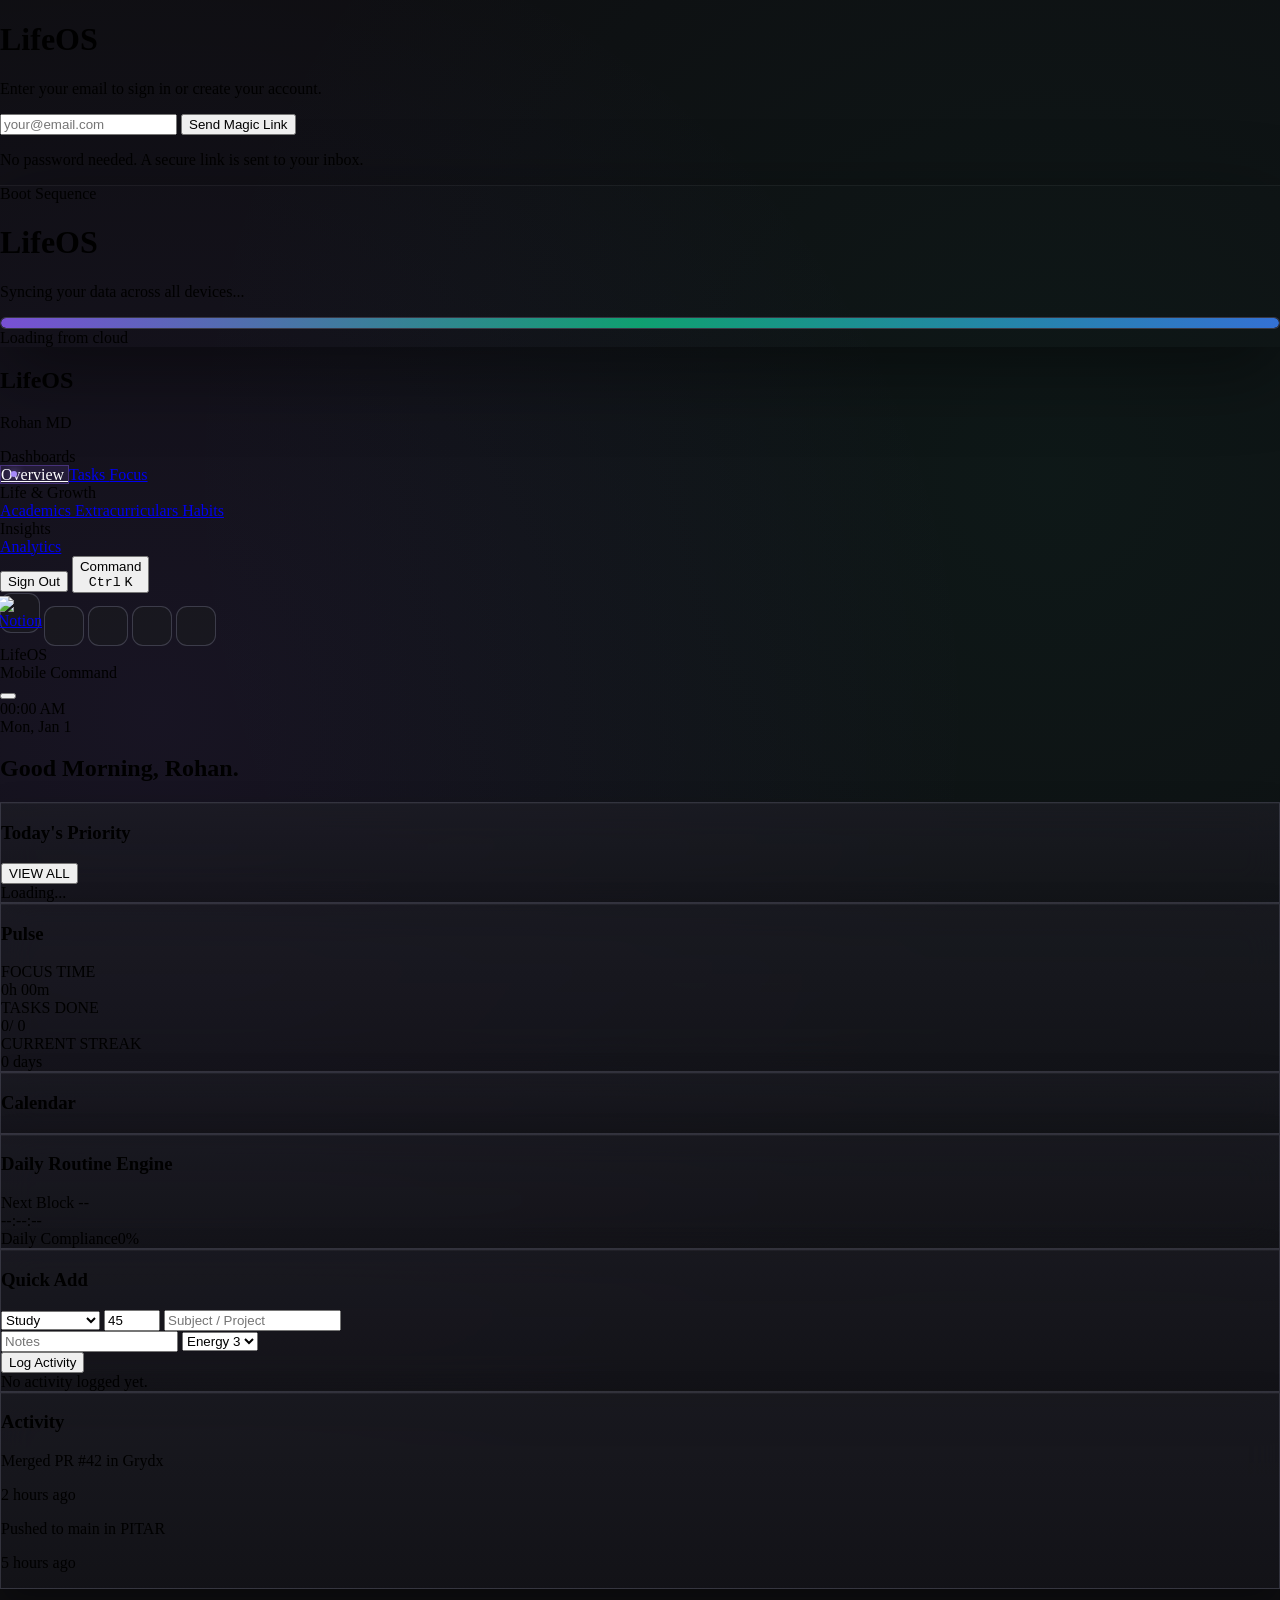
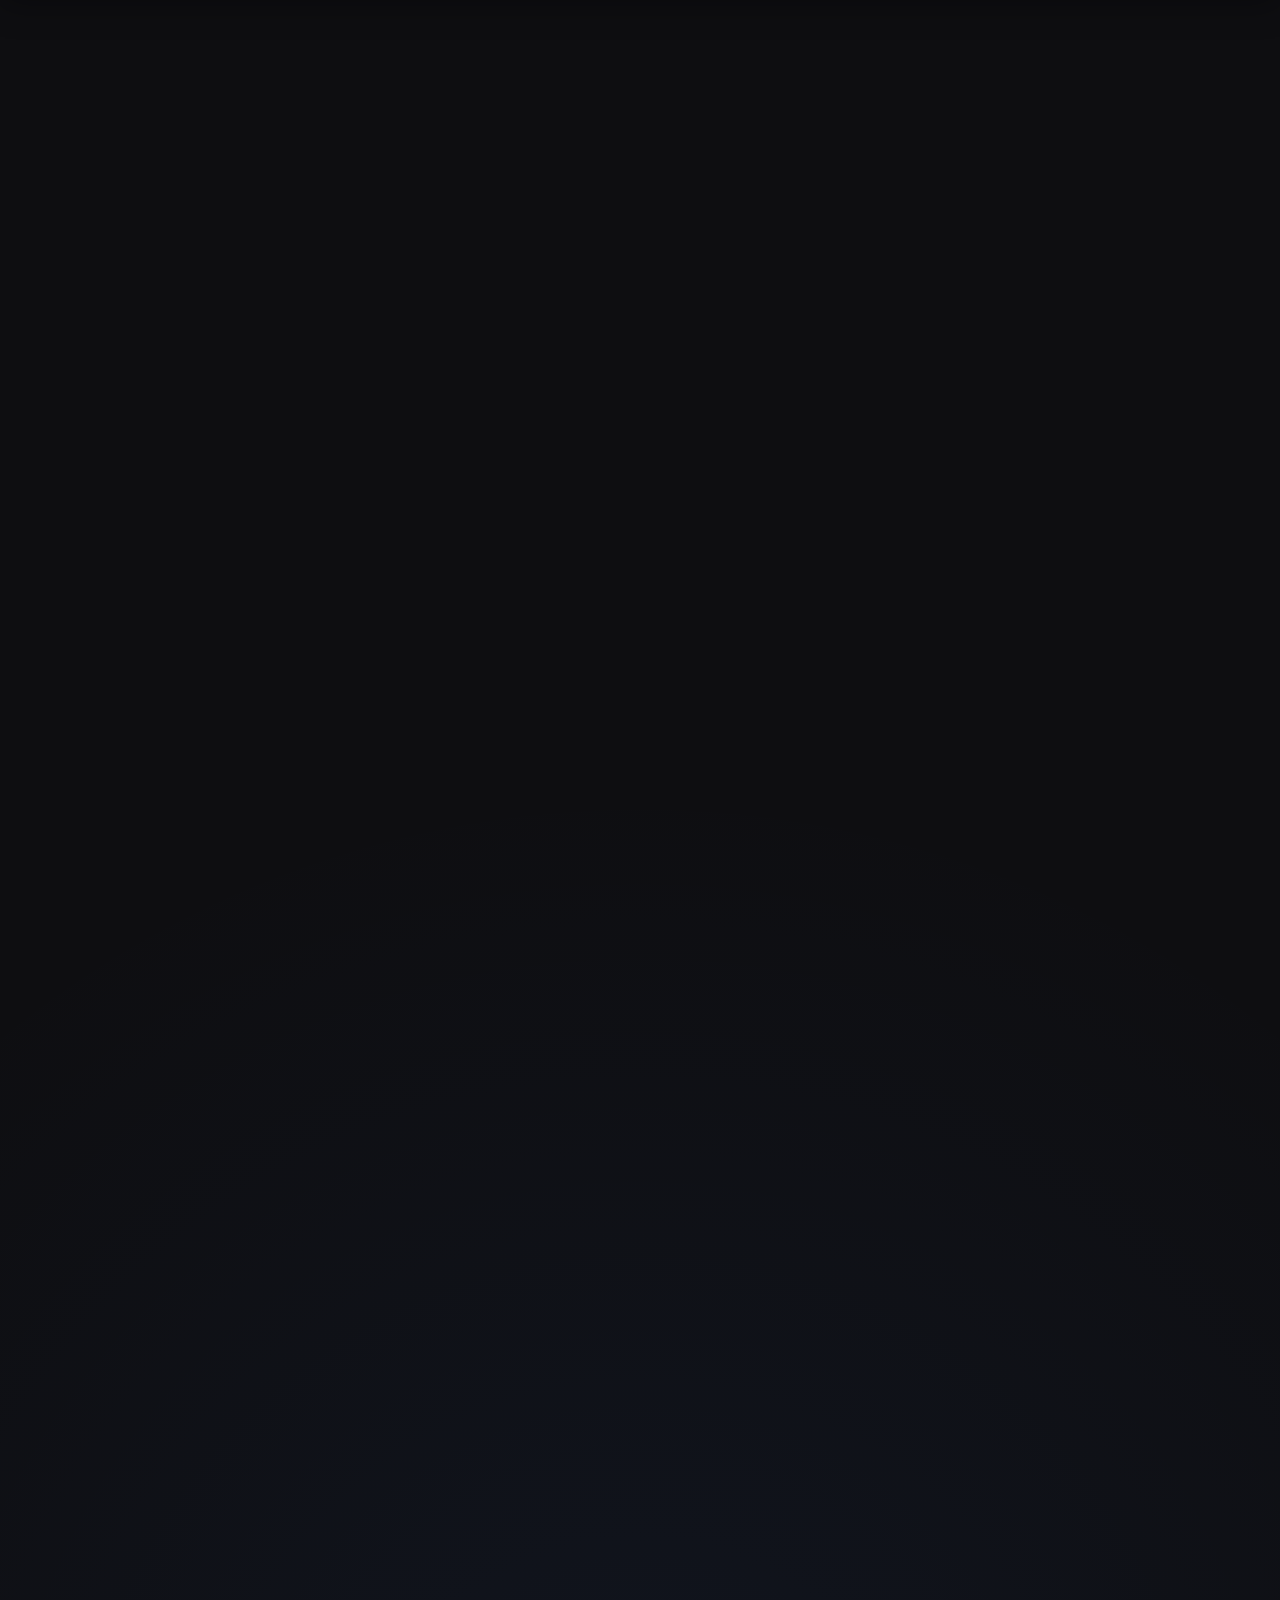
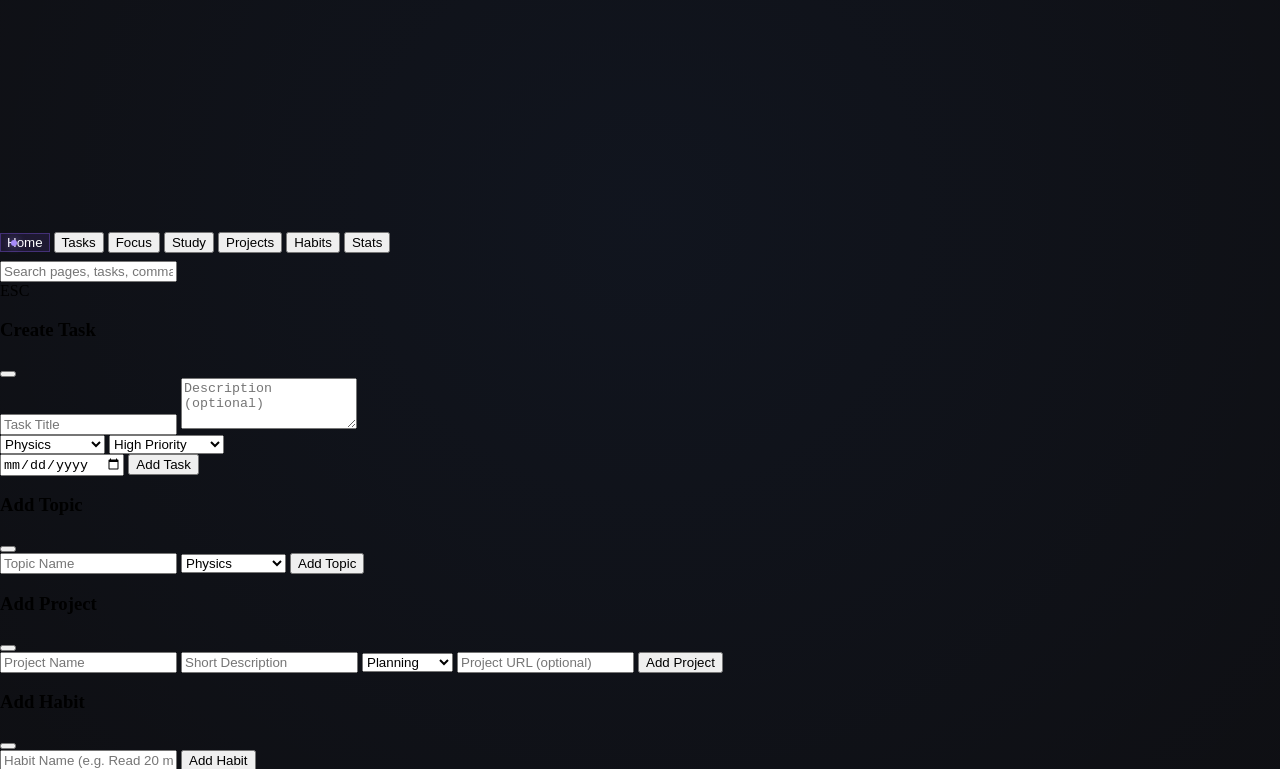
==== commit 15684f7e: "Update print statement from 'Hello' to 'Goodbye'" ====
--- a/index.html
+++ b/index.html
@@ -5,7 +5,7 @@
 <meta name="viewport" content="width=device-width, initial-scale=1.0, viewport-fit=cover">
 <title>LifeOS</title>
 
-<!-- PWA / iOS Home Screen App -->
+<!-- PWA / iOS -->
 <meta name="apple-mobile-web-app-capable" content="yes">
 <meta name="apple-mobile-web-app-status-bar-style" content="black-translucent">
 <meta name="apple-mobile-web-app-title" content="LifeOS">
@@ -13,11 +13,12 @@
 <link rel="manifest" href="/manifest.json">
 <meta name="theme-color" content="#0E0E11">
 
-<!-- Google Fonts: DM Sans & DM Mono -->
+<!-- Fonts -->
 <link rel="preconnect" href="https://fonts.googleapis.com">
 <link rel="preconnect" href="https://fonts.gstatic.com" crossorigin>
 <link href="https://fonts.googleapis.com/css2?family=DM+Mono:ital,wght@0,300;0,400;0,500;1,300;1,400;1,500&family=DM+Sans:ital,opsz,wght@0,9..40,100..1000;1,9..40,100..1000&display=swap" rel="stylesheet">
-<!-- Tailwind CSS -->
+
+<!-- Tailwind -->
 <script src="https://cdn.tailwindcss.com"></script>
 <script>
 tailwind.config = {
@@ -30,39 +31,64 @@
       },
       colors: {
         brand: {
-          50: '#f5f3ff',
-          100: '#ede9fe',
-          200: '#ddd6fe',
-          300: '#c4b5fd',
-          400: '#a78bfa',
-          500: '#8b5cf6', // Main Purple
-          600: '#7c3aed',
-          700: '#6d28d9',
-          800: '#5b21b6',
-          900: '#4c1d95',
-          950: '#2e1065',
+          50:'#f5f3ff',100:'#ede9fe',200:'#ddd6fe',300:'#c4b5fd',
+          400:'#a78bfa',500:'#8b5cf6',600:'#7c3aed',700:'#6d28d9',
+          800:'#5b21b6',900:'#4c1d95',950:'#2e1065',
         },
-        dark: {
-          bg: '#0E0E11',
-          panel: '#1A1A1F',
-          border: '#2A2A35',
-          text: '#E2E8F0',
-          muted: '#94A3B8'
-        }
+        dark: { bg:'#0E0E11', panel:'#1A1A1F', border:'#2A2A35', text:'#E2E8F0', muted:'#94A3B8' }
       }
     }
   }
 }
 </script>
+
+<!-- Supabase -->
+<script src="https://cdn.jsdelivr.net/npm/@supabase/supabase-js@2"></script>
 <!-- Phosphor Icons -->
 <script src="https://unpkg.com/@phosphor-icons/web"></script>
-<!-- Chart.js & Sortable.js -->
+<!-- Chart.js -->
 <script src="https://cdn.jsdelivr.net/npm/chart.js"></script>
+<!-- Sortable.js -->
 <script src="https://cdn.jsdelivr.net/npm/sortablejs@latest/Sortable.min.js"></script>
 <!-- Custom CSS -->
 <link rel="stylesheet" href="mddos.css">
 </head>
+
 <body class="bg-dark-bg text-dark-text font-sans h-screen w-screen overflow-hidden flex selection:bg-brand-500/30 selection:text-brand-200">
+
+<!-- ==========================================
+     AUTH SCREEN
+     ========================================== -->
+<div id="auth-screen" class="hidden fixed inset-0 z-[90] flex items-center justify-center bg-dark-bg overflow-hidden">
+  <!-- Ambient glows -->
+  <div class="absolute inset-0 pointer-events-none">
+    <div class="absolute -top-32 left-[10%] h-72 w-72 rounded-full bg-brand-500/15 blur-3xl"></div>
+    <div class="absolute bottom-[10%] right-[8%] h-64 w-64 rounded-full bg-blue-500/10 blur-3xl"></div>
+  </div>
+  <div class="relative mx-6 w-full max-w-sm rounded-[28px] border border-dark-border bg-dark-panel/80 px-8 py-10 shadow-2xl backdrop-blur-xl">
+    <div class="flex flex-col items-center text-center mb-8">
+      <div class="mb-4 flex h-14 w-14 items-center justify-center rounded-2xl bg-gradient-to-br from-brand-400 to-brand-600 shadow-[0_0_30px_rgba(139,92,246,0.4)]">
+        <i class="ph-bold ph-lightning text-2xl text-white"></i>
+      </div>
+      <h1 class="text-2xl font-bold text-white mb-1">LifeOS</h1>
+      <p class="text-sm text-dark-muted">Enter your email to sign in or create your account.</p>
+    </div>
+    <form id="auth-form" class="space-y-4">
+      <input id="auth-email" type="email" required placeholder="your@email.com"
+        class="w-full bg-dark-bg border border-dark-border rounded-xl px-4 py-3 text-white outline-none focus:border-brand-500 transition-colors placeholder-dark-muted text-sm">
+      <button id="auth-submit-btn" type="submit"
+        class="w-full bg-brand-600 hover:bg-brand-500 text-white rounded-xl py-3 font-medium transition-colors shadow-[0_0_20px_rgba(139,92,246,0.3)] text-sm">
+        Send Magic Link
+      </button>
+    </form>
+    <p id="auth-message" class="text-sm mt-3 text-center"></p>
+    <p class="text-xs text-dark-muted text-center mt-6">No password needed. A secure link is sent to your inbox.</p>
+  </div>
+</div>
+
+<!-- ==========================================
+     STARTUP LOADER
+     ========================================== -->
 <div id="startup-loader" class="fixed inset-0 z-[80] flex items-center justify-center overflow-hidden bg-dark-bg">
   <div class="absolute inset-0 pointer-events-none">
     <div class="absolute -top-24 left-[8%] h-64 w-64 rounded-full bg-brand-500/15 blur-3xl"></div>
@@ -75,15 +101,17 @@
     </div>
     <p class="mb-2 text-[11px] font-mono uppercase tracking-[0.35em] text-brand-300">Boot Sequence</p>
     <h1 class="mb-2 text-3xl font-bold tracking-tight text-white">LifeOS</h1>
-    <p class="mx-auto mb-6 max-w-xs text-sm text-dark-muted">Loading your academic system, routines, projects, and focus environment.</p>
+    <p class="mx-auto mb-6 max-w-xs text-sm text-dark-muted">Syncing your data across all devices...</p>
     <div class="startup-loader-bar">
       <div class="startup-loader-progress"></div>
     </div>
-    <div class="mt-4 text-xs font-mono uppercase tracking-[0.24em] text-dark-muted">Approx 5 seconds</div>
-  </div>
-</div>
-
-<!-- Left Sidebar -->
+    <div class="mt-4 text-xs font-mono uppercase tracking-[0.24em] text-dark-muted">Loading from cloud</div>
+  </div>
+</div>
+
+<!-- ==========================================
+     LEFT SIDEBAR
+     ========================================== -->
 <aside class="w-64 h-full bg-dark-bg border-r border-dark-border flex flex-col pt-6 pb-4 flex-shrink-0 relative z-10">
   <div class="px-6 mb-8 flex items-center gap-3">
     <div class="w-8 h-8 rounded-lg bg-gradient-to-br from-brand-400 to-brand-600 flex items-center justify-center shadow-[0_0_15px_rgba(139,92,246,0.5)]">
@@ -94,68 +122,67 @@
       <p class="text-[10px] text-dark-muted font-mono uppercase tracking-wider">Rohan MD</p>
     </div>
   </div>
+
   <nav class="flex-1 px-3 space-y-1 overflow-y-auto custom-scrollbar">
     <div class="text-xs font-mono text-dark-muted mb-2 px-3 uppercase tracking-wider mt-4">Dashboards</div>
     <a href="#" data-view="overview" class="nav-btn active flex items-center gap-3 px-3 py-2 rounded-lg text-sm text-dark-text hover:bg-dark-panel hover:text-white transition-all">
-      <i class="ph ph-squares-four text-lg text-dark-muted group-hover:text-brand-400"></i>
-      Overview
+      <i class="ph ph-squares-four text-lg text-dark-muted"></i> Overview
     </a>
     <a href="#" data-view="tasks" class="nav-btn flex items-center gap-3 px-3 py-2 rounded-lg text-sm text-dark-muted hover:bg-dark-panel hover:text-white transition-all">
-      <i class="ph ph-check-square-offset text-lg text-dark-muted group-hover:text-brand-400"></i>
-      Tasks
+      <i class="ph ph-check-square-offset text-lg text-dark-muted"></i> Tasks
     </a>
     <a href="#" data-view="focus" class="nav-btn flex items-center gap-3 px-3 py-2 rounded-lg text-sm text-dark-muted hover:bg-dark-panel hover:text-white transition-all">
-      <i class="ph ph-target text-lg text-dark-muted group-hover:text-brand-400"></i>
-      Focus
+      <i class="ph ph-target text-lg text-dark-muted"></i> Focus
     </a>
     <div class="text-xs font-mono text-dark-muted mb-2 px-3 uppercase tracking-wider mt-6">Life & Growth</div>
     <a href="#" data-view="academics" class="nav-btn flex items-center gap-3 px-3 py-2 rounded-lg text-sm text-dark-muted hover:bg-dark-panel hover:text-white transition-all">
-      <i class="ph ph-books text-lg text-dark-muted group-hover:text-brand-400"></i>
-      Academics
+      <i class="ph ph-books text-lg text-dark-muted"></i> Academics
     </a>
     <a href="#" data-view="extracurriculars" class="nav-btn flex items-center gap-3 px-3 py-2 rounded-lg text-sm text-dark-muted hover:bg-dark-panel hover:text-white transition-all">
-      <i class="ph ph-rocket-launch text-lg text-dark-muted group-hover:text-brand-400"></i>
-      Extracurriculars
+      <i class="ph ph-rocket-launch text-lg text-dark-muted"></i> Extracurriculars
     </a>
     <a href="#" data-view="habits" class="nav-btn flex items-center gap-3 px-3 py-2 rounded-lg text-sm text-dark-muted hover:bg-dark-panel hover:text-white transition-all">
-      <i class="ph ph-plant text-lg text-dark-muted group-hover:text-brand-400"></i>
-      Habits
+      <i class="ph ph-plant text-lg text-dark-muted"></i> Habits
     </a>
     <div class="text-xs font-mono text-dark-muted mb-2 px-3 uppercase tracking-wider mt-6">Insights</div>
     <a href="#" data-view="analytics" class="nav-btn flex items-center gap-3 px-3 py-2 rounded-lg text-sm text-dark-muted hover:bg-dark-panel hover:text-white transition-all">
-      <i class="ph ph-chart-line-up text-lg text-dark-muted group-hover:text-brand-400"></i>
-      Analytics
+      <i class="ph ph-chart-line-up text-lg text-dark-muted"></i> Analytics
     </a>
   </nav>
-  <div class="px-6 mt-auto pt-4 border-t border-dark-border">
+
+  <div class="px-6 mt-auto pt-4 border-t border-dark-border space-y-2">
+    <button id="auth-signout-btn" class="w-full flex items-center gap-2 px-3 py-2 rounded-lg text-xs text-dark-muted hover:text-red-400 hover:bg-dark-panel transition-colors">
+      <i class="ph ph-sign-out text-sm"></i> Sign Out
+    </button>
     <button id="cmd-k-btn" class="w-full flex items-center justify-between px-3 py-2 rounded-lg bg-dark-panel border border-dark-border hover:border-brand-500/50 transition-colors group">
       <span class="text-xs text-dark-muted flex items-center gap-2 group-hover:text-white transition-colors">
         <i class="ph ph-command text-sm"></i> Command
       </span>
       <div class="flex items-center gap-1">
-        <kbd class="px-1.5 py-0.5 rounded bg-dark-bg border border-dark-border text-[10px] font-mono text-dark-muted group-hover:text-brand-400">Ctrl</kbd>
-        <kbd class="px-1.5 py-0.5 rounded bg-dark-bg border border-dark-border text-[10px] font-mono text-dark-muted group-hover:text-brand-400">K</kbd>
+        <kbd class="px-1.5 py-0.5 rounded bg-dark-bg border border-dark-border text-[10px] font-mono text-dark-muted">Ctrl</kbd>
+        <kbd class="px-1.5 py-0.5 rounded bg-dark-bg border border-dark-border text-[10px] font-mono text-dark-muted">K</kbd>
       </div>
     </button>
   </div>
 </aside>
 
-<!-- Main Content Area -->
+<!-- ==========================================
+     MAIN CONTENT
+     ========================================== -->
 <main class="flex-1 flex flex-col h-full overflow-hidden relative z-0">
-  <!-- Ambient Glow -->
   <div class="absolute top-0 right-0 w-[500px] h-[500px] bg-brand-500/5 rounded-full blur-[100px] -z-10 pointer-events-none"></div>
-  <!-- Top Utility Bar -->
-  <header class="h-16 border-b border-dark-border flex items-center justify-between px-8 bg-dark-bg/80 backdrop-blur-md z-20">
-    <!-- Shortcuts Dock -->
+
+  <!-- Top Bar -->
+  <header class="h-16 border-b border-dark-border flex items-center justify-between px-8 bg-dark-bg/80 backdrop-blur-md z-20 flex-shrink-0">
     <div class="flex items-center gap-2" id="shortcuts-dock">
-      <a href="https://notion.so" target="_blank" class="shortcut-icon" title="Notion"><img src="https://upload.wikimedia.org/wikipedia/commons/4/45/Notion_app_logo.png" alt="Notion" class="w-5 h-5 opacity-80 group-hover:opacity-100 transition-opacity"></a>
+      <a href="https://notion.so" target="_blank" class="shortcut-icon" title="Notion"><img src="https://upload.wikimedia.org/wikipedia/commons/4/45/Notion_app_logo.png" alt="Notion" class="w-5 h-5 opacity-80 hover:opacity-100 transition-opacity"></a>
       <a href="https://figma.com" target="_blank" class="shortcut-icon" title="Figma"><i class="ph-fill ph-figma-logo text-xl text-[#F24E1E]"></i></a>
       <a href="https://github.com" target="_blank" class="shortcut-icon" title="GitHub"><i class="ph-fill ph-github-logo text-xl text-white"></i></a>
       <a href="https://vercel.com" target="_blank" class="shortcut-icon" title="Vercel"><i class="ph-fill ph-triangle text-xl text-white"></i></a>
       <a href="https://supabase.com" target="_blank" class="shortcut-icon" title="Supabase"><i class="ph-fill ph-database text-xl text-[#3ECF8E]"></i></a>
     </div>
-    <!-- Clock & Quick Actions -->
     <div class="flex items-center gap-4">
+      <!-- Mobile brand (hidden on desktop) -->
       <div class="hidden mobile-brand items-center gap-3">
         <div class="w-8 h-8 rounded-lg bg-gradient-to-br from-brand-400 to-brand-600 flex items-center justify-center shadow-[0_0_15px_rgba(139,92,246,0.35)]">
           <i class="ph-bold ph-lightning text-white text-lg"></i>
@@ -165,7 +192,7 @@
           <div class="text-[10px] font-mono uppercase tracking-wider text-dark-muted">Mobile Command</div>
         </div>
       </div>
-      <button id="mobile-command-btn" class="hidden mobile-command-btn h-10 w-10 items-center justify-center rounded-xl border border-dark-border bg-dark-panel/70 text-dark-muted transition-colors hover:border-brand-500/40 hover:text-white" aria-label="Open command palette">
+      <button id="mobile-command-btn" class="hidden mobile-command-btn h-10 w-10 items-center justify-center rounded-xl border border-dark-border bg-dark-panel/70 text-dark-muted hover:border-brand-500/40 hover:text-white transition-colors" aria-label="Command palette">
         <i class="ph ph-command text-lg"></i>
       </button>
       <div class="text-right">
@@ -178,53 +205,46 @@
   <!-- View Container -->
   <div id="view-container" class="flex-1 overflow-y-auto custom-scrollbar p-8 relative">
 
-    <!-- 1. OVERVIEW VIEW -->
+    <!-- ── 1. OVERVIEW ────────────────────────── -->
     <section id="overview-view" class="view-section active animate-fade-in">
       <h2 class="text-2xl font-bold text-white mb-6">Good Morning, Rohan.</h2>
       <div id="routine-alert-banner" class="hidden mb-4 rounded-xl border border-red-500/40 bg-red-500/10 text-red-200 px-4 py-2 text-sm"></div>
       <div class="grid grid-cols-1 md:grid-cols-3 gap-6">
+
         <!-- Today's Priority -->
         <div class="col-span-2 glass-panel p-6 rounded-2xl">
           <div class="flex items-center justify-between mb-4">
             <h3 class="text-lg font-medium text-white flex items-center gap-2"><i class="ph-fill ph-star text-brand-400"></i> Today's Priority</h3>
-            <button class="text-xs font-mono text-brand-400 hover:text-brand-300 transition-colors">VIEW ALL</button>
+            <button onclick="switchView('tasks')" class="text-xs font-mono text-brand-400 hover:text-brand-300 transition-colors">VIEW ALL</button>
           </div>
-          <div class="space-y-3" id="overview-tasks">
-            <div class="text-sm text-dark-muted italic">Loading priorities...</div>
-          </div>
-        </div>
-        <!-- Quick Stats -->
+          <div class="space-y-3" id="overview-tasks"><div class="text-sm text-dark-muted italic">Loading...</div></div>
+        </div>
+
+        <!-- Pulse Stats -->
         <div class="glass-panel p-6 rounded-2xl flex flex-col">
           <h3 class="text-lg font-medium text-white mb-4 flex items-center gap-2"><i class="ph-fill ph-lightning text-yellow-400"></i> Pulse</h3>
           <div class="space-y-4 flex-1">
             <div class="flex justify-between items-end pb-4 border-b border-dark-border">
-              <div>
-                <div class="text-xs text-dark-muted font-mono mb-1">FOCUS TIME</div>
-                <div id="stat-focus-time" class="text-2xl font-bold text-white">0h 00m</div>
-              </div>
+              <div><div class="text-xs text-dark-muted font-mono mb-1">FOCUS TIME</div><div id="stat-focus-time" class="text-2xl font-bold text-white">0h 00m</div></div>
               <div class="w-8 h-8 rounded-full bg-brand-500/20 flex items-center justify-center text-brand-400"><i class="ph-fill ph-timer"></i></div>
             </div>
             <div class="flex justify-between items-end pb-4 border-b border-dark-border">
-              <div>
-                <div class="text-xs text-dark-muted font-mono mb-1">TASKS DONE</div>
-                <div id="stat-tasks-done" class="text-2xl font-bold text-white">0<span class="text-sm text-dark-muted font-normal ml-1">/ 0</span></div>
-              </div>
+              <div><div class="text-xs text-dark-muted font-mono mb-1">TASKS DONE</div><div id="stat-tasks-done" class="text-2xl font-bold text-white">0<span class="text-sm text-dark-muted font-normal ml-1">/ 0</span></div></div>
               <div class="w-8 h-8 rounded-full bg-emerald-500/20 flex items-center justify-center text-emerald-400"><i class="ph-fill ph-check-circle"></i></div>
             </div>
             <div class="flex justify-between items-end">
-              <div>
-                <div class="text-xs text-dark-muted font-mono mb-1">CURRENT STREAK</div>
-                <div id="stat-current-streak" class="text-2xl font-bold text-white">0 <span class="text-sm text-dark-muted font-normal ml-1">days</span></div>
-              </div>
+              <div><div class="text-xs text-dark-muted font-mono mb-1">CURRENT STREAK</div><div id="stat-current-streak" class="text-2xl font-bold text-white">0 <span class="text-sm text-dark-muted font-normal ml-1">days</span></div></div>
               <div class="w-8 h-8 rounded-full bg-orange-500/20 flex items-center justify-center text-orange-400"><i class="ph-fill ph-fire"></i></div>
             </div>
           </div>
         </div>
+
         <!-- Mini Calendar -->
         <div class="col-span-1 glass-panel p-6 rounded-2xl">
           <h3 class="text-lg font-medium text-white mb-4 flex items-center gap-2"><i class="ph-fill ph-calendar text-brand-400"></i> Calendar</h3>
           <div id="mini-calendar" class="w-full text-sm"></div>
         </div>
+
         <!-- Daily Routine Engine -->
         <div class="col-span-2 glass-panel p-6 rounded-2xl">
           <div class="flex items-center justify-between mb-4 gap-3">
@@ -236,93 +256,70 @@
           </div>
           <div class="mb-3">
             <div class="flex items-center justify-between text-xs text-dark-muted mb-1">
-              <span>Daily Compliance</span>
-              <span id="routine-compliance-text">0%</span>
+              <span>Daily Compliance</span><span id="routine-compliance-text">0%</span>
             </div>
             <div class="h-2 rounded-full bg-dark-border overflow-hidden">
-              <div id="routine-compliance-bar" class="h-full rounded-full bg-gradient-to-r from-emerald-500 to-brand-500" style="width:0%"></div>
+              <div id="routine-compliance-bar" class="h-full rounded-full bg-gradient-to-r from-emerald-500 to-brand-500 transition-all" style="width:0%"></div>
             </div>
           </div>
           <div class="space-y-2 max-h-72 overflow-y-auto custom-scrollbar pr-1" id="timeblock-list"></div>
         </div>
-        <!-- Quick Add Activity -->
+
+        <!-- Quick Add -->
         <div class="col-span-1 glass-panel p-6 rounded-2xl">
           <h3 class="text-lg font-medium text-white mb-4 flex items-center gap-2"><i class="ph-fill ph-lightning text-brand-400"></i> Quick Add</h3>
           <form id="quick-add-form" class="space-y-3">
             <select id="quick-activity-type" class="w-full bg-dark-bg border border-dark-border rounded-lg px-3 py-2 text-sm text-white outline-none focus:border-brand-500">
-              <option>Study</option>
-              <option>Gym</option>
-              <option>Sport</option>
-              <option>Meal</option>
-              <option>Sleep</option>
-              <option>Project Work</option>
-              <option>Other</option>
+              <option>Study</option><option>Gym</option><option>Sport</option>
+              <option>Meal</option><option>Sleep</option><option>Project Work</option><option>Other</option>
             </select>
             <input id="quick-duration" type="number" min="5" max="600" value="45" class="w-full bg-dark-bg border border-dark-border rounded-lg px-3 py-2 text-sm text-white outline-none focus:border-brand-500" placeholder="Duration (minutes)">
-            <input id="quick-context" type="text" class="w-full bg-dark-bg border border-dark-border rounded-lg px-3 py-2 text-sm text-white outline-none focus:border-brand-500" placeholder="Subject/Project">
+            <input id="quick-context" type="text" class="w-full bg-dark-bg border border-dark-border rounded-lg px-3 py-2 text-sm text-white outline-none focus:border-brand-500" placeholder="Subject / Project">
             <div class="grid grid-cols-2 gap-2">
               <input id="quick-notes" type="text" class="w-full bg-dark-bg border border-dark-border rounded-lg px-3 py-2 text-xs text-white outline-none focus:border-brand-500" placeholder="Notes">
               <select id="quick-energy" class="w-full bg-dark-bg border border-dark-border rounded-lg px-3 py-2 text-xs text-white outline-none focus:border-brand-500">
-                <option value="5">Energy 5</option>
-                <option value="4">Energy 4</option>
-                <option value="3" selected>Energy 3</option>
-                <option value="2">Energy 2</option>
-                <option value="1">Energy 1</option>
+                <option value="5">Energy 5</option><option value="4">Energy 4</option>
+                <option value="3" selected>Energy 3</option><option value="2">Energy 2</option><option value="1">Energy 1</option>
               </select>
             </div>
             <button type="submit" class="w-full bg-brand-600 hover:bg-brand-500 text-white rounded-lg py-2 text-sm font-medium transition-colors">Log Activity</button>
           </form>
           <div class="mt-3 text-xs text-dark-muted" id="quick-add-feedback">No activity logged yet.</div>
         </div>
-        <!-- Recent GitHub Activity (Mock) -->
+
+        <!-- Recent Activity -->
         <div class="col-span-2 glass-panel p-6 rounded-2xl">
           <h3 class="text-lg font-medium text-white mb-4 flex items-center gap-2"><i class="ph-fill ph-git-commit text-brand-400"></i> Activity</h3>
           <div class="space-y-4" id="recent-activity-list">
             <div class="flex items-center gap-4 text-sm">
-              <div class="w-8 h-8 rounded-full bg-dark-bg border border-dark-border flex items-center justify-center">
-                <i class="ph-bold ph-git-merge text-dark-muted"></i>
-              </div>
-              <div class="flex-1">
-                <p class="text-white">Merged PR <span class="font-mono text-brand-400">#42</span> in <span class="font-bold">Grydx</span></p>
-                <p class="text-xs text-dark-muted">2 hours ago</p>
-              </div>
+              <div class="w-8 h-8 rounded-full bg-dark-bg border border-dark-border flex items-center justify-center"><i class="ph-bold ph-git-merge text-dark-muted"></i></div>
+              <div class="flex-1"><p class="text-white">Merged PR <span class="font-mono text-brand-400">#42</span> in <span class="font-bold">Grydx</span></p><p class="text-xs text-dark-muted">2 hours ago</p></div>
             </div>
             <div class="flex items-center gap-4 text-sm">
-              <div class="w-8 h-8 rounded-full bg-dark-bg border border-dark-border flex items-center justify-center">
-                <i class="ph-bold ph-push-pin text-dark-muted"></i>
-              </div>
-              <div class="flex-1">
-                <p class="text-white">Pushed to <span class="font-mono text-brand-400">main</span> in <span class="font-bold">PITAR</span></p>
-                <p class="text-xs text-dark-muted">5 hours ago</p>
-              </div>
+              <div class="w-8 h-8 rounded-full bg-dark-bg border border-dark-border flex items-center justify-center"><i class="ph-bold ph-push-pin text-dark-muted"></i></div>
+              <div class="flex-1"><p class="text-white">Pushed to <span class="font-mono text-brand-400">main</span> in <span class="font-bold">PITAR</span></p><p class="text-xs text-dark-muted">5 hours ago</p></div>
             </div>
           </div>
         </div>
-      </div>
-    </section>
-
-    <!-- 2. TASKS VIEW -->
+
+      </div>
+    </section>
+
+    <!-- ── 2. TASKS ────────────────────────────── -->
     <section id="tasks-view" class="view-section hidden animate-fade-in h-full flex flex-col">
       <div class="flex items-center justify-between mb-6">
         <h2 class="text-2xl font-bold text-white">Tasks</h2>
         <div class="flex flex-wrap items-center gap-2">
-          <button id="clear-completed-btn" class="px-3 py-2 bg-dark-panel border border-dark-border hover:border-brand-500/40 text-white rounded-lg text-sm font-medium transition-colors flex items-center gap-2">
-            <i class="ph-bold ph-broom"></i> Clear Done
-          </button>
-          <button id="fresh-start-btn" class="px-3 py-2 bg-dark-panel border border-red-500/30 hover:border-red-400/60 text-red-200 rounded-lg text-sm font-medium transition-colors flex items-center gap-2">
-            <i class="ph-bold ph-arrow-counter-clockwise"></i> Fresh Start
-          </button>
-          <button id="add-task-btn" class="px-4 py-2 bg-brand-600 hover:bg-brand-500 text-white rounded-lg text-sm font-medium transition-colors shadow-[0_0_15px_rgba(139,92,246,0.3)] flex items-center gap-2">
-            <i class="ph-bold ph-plus"></i> New Task
-          </button>
+          <button id="clear-completed-btn" class="px-3 py-2 bg-dark-panel border border-dark-border hover:border-brand-500/40 text-white rounded-lg text-sm font-medium transition-colors flex items-center gap-2"><i class="ph-bold ph-broom"></i> Clear Done</button>
+          <button id="fresh-start-btn" class="px-3 py-2 bg-dark-panel border border-red-500/30 hover:border-red-400/60 text-red-200 rounded-lg text-sm font-medium transition-colors flex items-center gap-2"><i class="ph-bold ph-arrow-counter-clockwise"></i> Fresh Start</button>
+          <button id="add-task-btn" class="px-4 py-2 bg-brand-600 hover:bg-brand-500 text-white rounded-lg text-sm font-medium transition-colors shadow-[0_0_15px_rgba(139,92,246,0.3)] flex items-center gap-2"><i class="ph-bold ph-plus"></i> New Task</button>
         </div>
       </div>
       <div class="mb-4">
-        <input id="task-search" type="text" placeholder="Search tasks by title..." class="w-full max-w-md bg-dark-panel/70 border border-dark-border rounded-lg px-4 py-2 text-sm text-white placeholder-dark-muted outline-none focus:border-brand-500 transition-colors">
-      </div>
-      <!-- Filters -->
+        <input id="task-search" type="text" placeholder="Search tasks..." class="w-full max-w-md bg-dark-panel/70 border border-dark-border rounded-lg px-4 py-2 text-sm text-white placeholder-dark-muted outline-none focus:border-brand-500 transition-colors">
+      </div>
       <div class="flex items-center gap-2 mb-6 overflow-x-auto pb-2 custom-scrollbar">
-        <button class="filter-btn active px-3 py-1.5 rounded-full text-xs font-medium border border-dark-border bg-dark-panel text-white hover:border-brand-500/50 transition-colors" data-subject="All">All</button>
+        <button class="filter-btn active px-3 py-1.5 rounded-full text-xs font-medium border border-dark-border bg-dark-panel text-white" data-subject="All">All</button>
         <button class="filter-btn px-3 py-1.5 rounded-full text-xs font-medium border border-dark-border bg-transparent text-dark-muted hover:text-white transition-colors" data-subject="Physics">Physics</button>
         <button class="filter-btn px-3 py-1.5 rounded-full text-xs font-medium border border-dark-border bg-transparent text-dark-muted hover:text-white transition-colors" data-subject="Maths">Maths</button>
         <button class="filter-btn px-3 py-1.5 rounded-full text-xs font-medium border border-dark-border bg-transparent text-dark-muted hover:text-white transition-colors" data-subject="Further Maths">Further Maths</button>
@@ -332,30 +329,23 @@
         <button class="filter-btn px-3 py-1.5 rounded-full text-xs font-medium border border-dark-border bg-transparent text-dark-muted hover:text-white transition-colors" data-subject="Projects">Projects</button>
         <button class="filter-btn px-3 py-1.5 rounded-full text-xs font-medium border border-dark-border bg-transparent text-dark-muted hover:text-white transition-colors" data-subject="Personal">Personal</button>
       </div>
-      <!-- Kanban Board -->
       <div class="flex-1 grid grid-cols-1 md:grid-cols-3 gap-6 overflow-hidden">
         <div class="flex flex-col bg-dark-bg/50 rounded-2xl border border-dark-border/50 p-4">
-          <h3 class="text-sm font-medium text-dark-muted mb-4 flex items-center gap-2 uppercase tracking-wider font-mono">
-            <div class="w-2 h-2 rounded-full bg-blue-500"></div> To Do
-          </h3>
+          <h3 class="text-sm font-medium text-dark-muted mb-4 flex items-center gap-2 uppercase tracking-wider font-mono"><div class="w-2 h-2 rounded-full bg-blue-500"></div> To Do</h3>
           <div id="kanban-todo" class="flex-1 space-y-3 overflow-y-auto custom-scrollbar min-h-[200px]"></div>
         </div>
         <div class="flex flex-col bg-dark-bg/50 rounded-2xl border border-dark-border/50 p-4">
-          <h3 class="text-sm font-medium text-dark-muted mb-4 flex items-center gap-2 uppercase tracking-wider font-mono">
-            <div class="w-2 h-2 rounded-full bg-orange-500"></div> In Progress
-          </h3>
+          <h3 class="text-sm font-medium text-dark-muted mb-4 flex items-center gap-2 uppercase tracking-wider font-mono"><div class="w-2 h-2 rounded-full bg-orange-500"></div> In Progress</h3>
           <div id="kanban-progress" class="flex-1 space-y-3 overflow-y-auto custom-scrollbar min-h-[200px]"></div>
         </div>
         <div class="flex flex-col bg-dark-bg/50 rounded-2xl border border-dark-border/50 p-4">
-          <h3 class="text-sm font-medium text-dark-muted mb-4 flex items-center gap-2 uppercase tracking-wider font-mono">
-            <div class="w-2 h-2 rounded-full bg-emerald-500"></div> Done
-          </h3>
+          <h3 class="text-sm font-medium text-dark-muted mb-4 flex items-center gap-2 uppercase tracking-wider font-mono"><div class="w-2 h-2 rounded-full bg-emerald-500"></div> Done</h3>
           <div id="kanban-done" class="flex-1 space-y-3 overflow-y-auto custom-scrollbar min-h-[200px]"></div>
         </div>
       </div>
     </section>
 
-    <!-- 3. FOCUS VIEW -->
+    <!-- ── 3. FOCUS ────────────────────────────── -->
     <section id="focus-view" class="view-section hidden animate-fade-in h-full flex flex-col items-center justify-center">
       <div class="text-center max-w-md w-full relative">
         <div class="absolute top-1/2 left-1/2 -translate-x-1/2 -translate-y-1/2 w-[300px] h-[300px] bg-brand-500/10 rounded-full blur-[80px] -z-10 pointer-events-none"></div>
@@ -373,8 +363,8 @@
         </div>
         <div class="flex items-center justify-center gap-4 mb-8">
           <button class="timer-mode-btn active px-4 py-2 rounded-lg text-sm font-medium border border-brand-500/50 bg-brand-500/10 text-brand-300" data-time="25">25m</button>
-          <button class="timer-mode-btn px-4 py-2 rounded-lg text-sm font-medium border border-dark-border hover:border-brand-500/30 text-dark-muted hover:text-white transition-colors" data-time="45">45m</button>
-          <button class="timer-mode-btn px-4 py-2 rounded-lg text-sm font-medium border border-dark-border hover:border-brand-500/30 text-dark-muted hover:text-white transition-colors" data-time="60">60m</button>
+          <button class="timer-mode-btn px-4 py-2 rounded-lg text-sm font-medium border border-dark-border text-dark-muted hover:text-white transition-colors" data-time="45">45m</button>
+          <button class="timer-mode-btn px-4 py-2 rounded-lg text-sm font-medium border border-dark-border text-dark-muted hover:text-white transition-colors" data-time="60">60m</button>
         </div>
         <div class="flex items-center justify-center gap-4">
           <button id="timer-toggle" class="w-16 h-16 rounded-full bg-white text-black flex items-center justify-center hover:scale-105 transition-transform shadow-[0_0_20px_rgba(255,255,255,0.2)]">
@@ -387,35 +377,29 @@
       </div>
     </section>
 
-    <!-- 4. ACADEMICS VIEW -->
+    <!-- ── 4. ACADEMICS ───────────────────────── -->
     <section id="academics-view" class="view-section hidden animate-fade-in">
       <div class="flex items-center justify-between mb-6">
         <h2 class="text-2xl font-bold text-white">A2 + AS Curriculum</h2>
-        <button id="add-topic-btn" class="px-4 py-2 bg-brand-600 hover:bg-brand-500 text-white rounded-lg text-sm font-medium transition-colors shadow-[0_0_15px_rgba(139,92,246,0.3)] flex items-center gap-2">
-          <i class="ph-bold ph-plus"></i> New Topic
-        </button>
+        <button id="add-topic-btn" class="px-4 py-2 bg-brand-600 hover:bg-brand-500 text-white rounded-lg text-sm font-medium transition-colors shadow-[0_0_15px_rgba(139,92,246,0.3)] flex items-center gap-2"><i class="ph-bold ph-plus"></i> New Topic</button>
       </div>
       <div class="grid grid-cols-1 xl:grid-cols-2 gap-6" id="academics-grid"></div>
     </section>
 
-    <!-- 5. EXTRACURRICULARS VIEW -->
+    <!-- ── 5. EXTRACURRICULARS ────────────────── -->
     <section id="extracurriculars-view" class="view-section hidden animate-fade-in">
       <div class="flex items-center justify-between mb-6">
         <h2 class="text-2xl font-bold text-white">Projects & Initiatives</h2>
-        <button id="add-project-btn" class="px-4 py-2 bg-brand-600 hover:bg-brand-500 text-white rounded-lg text-sm font-medium transition-colors shadow-[0_0_15px_rgba(139,92,246,0.3)] flex items-center gap-2">
-          <i class="ph-bold ph-plus"></i> New Project
-        </button>
+        <button id="add-project-btn" class="px-4 py-2 bg-brand-600 hover:bg-brand-500 text-white rounded-lg text-sm font-medium transition-colors shadow-[0_0_15px_rgba(139,92,246,0.3)] flex items-center gap-2"><i class="ph-bold ph-plus"></i> New Project</button>
       </div>
       <div class="grid grid-cols-1 md:grid-cols-2 lg:grid-cols-3 gap-6" id="projects-grid"></div>
     </section>
 
-    <!-- 6. HABITS VIEW -->
+    <!-- ── 6. HABITS ──────────────────────────── -->
     <section id="habits-view" class="view-section hidden animate-fade-in">
       <div class="flex items-center justify-between mb-6">
         <h2 class="text-2xl font-bold text-white">Habit Tracker</h2>
-        <button id="add-habit-btn" class="px-4 py-2 bg-dark-panel border border-dark-border hover:border-brand-500/50 text-white rounded-lg text-sm font-medium transition-colors flex items-center gap-2">
-          <i class="ph-bold ph-plus"></i> New Habit
-        </button>
+        <button id="add-habit-btn" class="px-4 py-2 bg-dark-panel border border-dark-border hover:border-brand-500/50 text-white rounded-lg text-sm font-medium transition-colors flex items-center gap-2"><i class="ph-bold ph-plus"></i> New Habit</button>
       </div>
       <div class="glass-panel p-6 rounded-2xl mb-8">
         <h3 class="text-lg font-medium text-white mb-6">Daily Routines</h3>
@@ -427,190 +411,127 @@
       </div>
     </section>
 
-    <!-- 7. ANALYTICS VIEW -->
+    <!-- ── 7. ANALYTICS ───────────────────────── -->
     <section id="analytics-view" class="view-section hidden animate-fade-in">
       <div class="mb-6 flex flex-wrap items-center justify-between gap-4">
         <h2 class="text-2xl font-bold text-white">Deep Analytics</h2>
         <div class="flex items-center gap-2">
-          <button class="analytics-period-btn active px-3 py-1.5 rounded-full text-xs font-medium border border-dark-border bg-dark-panel text-white hover:border-brand-500/50 transition-colors" data-period="week">Week</button>
-          <button class="analytics-period-btn px-3 py-1.5 rounded-full text-xs font-medium border border-dark-border bg-transparent text-dark-muted hover:text-white transition-colors" data-period="month">Month</button>
-          <button class="analytics-period-btn px-3 py-1.5 rounded-full text-xs font-medium border border-dark-border bg-transparent text-dark-muted hover:text-white transition-colors" data-period="year">Year</button>
-          <button id="export-csv-btn" class="px-3 py-1.5 rounded-lg text-xs font-medium border border-dark-border bg-dark-panel text-white hover:border-brand-500/50 transition-colors flex items-center gap-1.5">
-            <i class="ph-bold ph-download-simple"></i> Export CSV
-          </button>
+          <button class="analytics-period-btn active px-3 py-1.5 rounded-full text-xs font-medium border border-dark-border bg-dark-panel text-white" data-period="week">Week</button>
+          <button class="analytics-period-btn px-3 py-1.5 rounded-full text-xs font-medium border border-dark-border text-dark-muted hover:text-white transition-colors" data-period="month">Month</button>
+          <button class="analytics-period-btn px-3 py-1.5 rounded-full text-xs font-medium border border-dark-border text-dark-muted hover:text-white transition-colors" data-period="year">Year</button>
+          <button id="export-csv-btn" class="px-3 py-1.5 rounded-lg text-xs font-medium border border-dark-border bg-dark-panel text-white hover:border-brand-500/50 transition-colors flex items-center gap-1.5"><i class="ph-bold ph-download-simple"></i> Export CSV</button>
         </div>
       </div>
       <div class="grid grid-cols-1 lg:grid-cols-2 gap-6">
-        <div class="glass-panel p-6 rounded-2xl h-[300px] flex flex-col">
-          <h3 class="text-sm font-medium text-dark-muted mb-4 uppercase tracking-wider font-mono">Productivity Trend (Focus Hours)</h3>
-          <div class="flex-1 relative"><canvas id="focusChart"></canvas></div>
-        </div>
-        <div class="glass-panel p-6 rounded-2xl h-[300px] flex flex-col">
-          <h3 class="text-sm font-medium text-dark-muted mb-4 uppercase tracking-wider font-mono">Task Completion by Subject</h3>
-          <div class="flex-1 relative flex items-center justify-center"><canvas id="tasksChart"></canvas></div>
-        </div>
-        <div class="glass-panel p-6 rounded-2xl h-[300px] flex flex-col">
-          <h3 class="text-sm font-medium text-dark-muted mb-4 uppercase tracking-wider font-mono">Time Allocation by Domain (Weekly)</h3>
-          <div class="flex-1 relative flex items-center justify-center"><canvas id="domainChart"></canvas></div>
-        </div>
-        <div class="glass-panel p-6 rounded-2xl">
-          <h3 class="text-sm font-medium text-dark-muted mb-4 uppercase tracking-wider font-mono">Weekly Domain Heatmap</h3>
-          <div id="weekly-domain-heatmap" class="space-y-2"></div>
-        </div>
-        <div class="glass-panel p-6 rounded-2xl">
-          <h3 class="text-sm font-medium text-dark-muted mb-4 uppercase tracking-wider font-mono">Variance Alerts & Burnout Risk</h3>
-          <div id="variance-alerts" class="space-y-2 mb-4"></div>
-          <div id="burnout-indicator" class="rounded-xl border border-dark-border bg-dark-bg/60 px-3 py-2 text-sm text-dark-muted">Burnout risk: --.</div>
-        </div>
-      </div>
-    </section>
-
-  </div>
+        <div class="glass-panel p-6 rounded-2xl h-[300px] flex flex-col"><h3 class="text-sm font-medium text-dark-muted mb-4 uppercase tracking-wider font-mono">Productivity Trend (Focus Hours)</h3><div class="flex-1 relative"><canvas id="focusChart"></canvas></div></div>
+        <div class="glass-panel p-6 rounded-2xl h-[300px] flex flex-col"><h3 class="text-sm font-medium text-dark-muted mb-4 uppercase tracking-wider font-mono">Task Completion by Subject</h3><div class="flex-1 relative flex items-center justify-center"><canvas id="tasksChart"></canvas></div></div>
+        <div class="glass-panel p-6 rounded-2xl h-[300px] flex flex-col"><h3 class="text-sm font-medium text-dark-muted mb-4 uppercase tracking-wider font-mono">Time Allocation by Domain</h3><div class="flex-1 relative"><canvas id="domainChart"></canvas></div></div>
+        <div class="glass-panel p-6 rounded-2xl"><h3 class="text-sm font-medium text-dark-muted mb-4 uppercase tracking-wider font-mono">Weekly Domain Heatmap</h3><div id="weekly-domain-heatmap" class="space-y-2"></div></div>
+        <div class="glass-panel p-6 rounded-2xl"><h3 class="text-sm font-medium text-dark-muted mb-4 uppercase tracking-wider font-mono">Variance Alerts & Burnout Risk</h3><div id="variance-alerts" class="space-y-2 mb-4"></div><div id="burnout-indicator" class="rounded-xl border border-dark-border bg-dark-bg/60 px-3 py-2 text-sm text-dark-muted">Burnout risk: --.</div></div>
+      </div>
+    </section>
+
+  </div><!-- /view-container -->
 </main>
 
+<!-- ==========================================
+     MOBILE BOTTOM NAV
+     ========================================== -->
 <nav id="mobile-bottom-nav" class="hidden fixed bottom-0 inset-x-0 z-40 border-t border-dark-border bg-dark-bg/95 backdrop-blur-xl px-3 py-2" style="padding-bottom: max(8px, env(safe-area-inset-bottom));">
   <div class="flex items-center gap-2 overflow-x-auto custom-scrollbar">
-    <button class="nav-btn mobile-nav-btn active flex-shrink-0 min-w-[76px] rounded-xl border border-dark-border bg-dark-panel/70 px-3 py-2 text-xs text-white transition-colors" data-view="overview">
-      <div class="flex flex-col items-center gap-1"><i class="ph ph-squares-four text-base"></i><span>Overview</span></div>
-    </button>
-    <button class="nav-btn mobile-nav-btn flex-shrink-0 min-w-[76px] rounded-xl border border-dark-border bg-dark-panel/40 px-3 py-2 text-xs text-dark-muted transition-colors" data-view="tasks">
-      <div class="flex flex-col items-center gap-1"><i class="ph ph-check-square-offset text-base"></i><span>Tasks</span></div>
-    </button>
-    <button class="nav-btn mobile-nav-btn flex-shrink-0 min-w-[76px] rounded-xl border border-dark-border bg-dark-panel/40 px-3 py-2 text-xs text-dark-muted transition-colors" data-view="focus">
-      <div class="flex flex-col items-center gap-1"><i class="ph ph-target text-base"></i><span>Focus</span></div>
-    </button>
-    <button class="nav-btn mobile-nav-btn flex-shrink-0 min-w-[76px] rounded-xl border border-dark-border bg-dark-panel/40 px-3 py-2 text-xs text-dark-muted transition-colors" data-view="academics">
-      <div class="flex flex-col items-center gap-1"><i class="ph ph-books text-base"></i><span>Academics</span></div>
-    </button>
-    <button class="nav-btn mobile-nav-btn flex-shrink-0 min-w-[76px] rounded-xl border border-dark-border bg-dark-panel/40 px-3 py-2 text-xs text-dark-muted transition-colors" data-view="extracurriculars">
-      <div class="flex flex-col items-center gap-1"><i class="ph ph-rocket-launch text-base"></i><span>Projects</span></div>
-    </button>
-    <button class="nav-btn mobile-nav-btn flex-shrink-0 min-w-[76px] rounded-xl border border-dark-border bg-dark-panel/40 px-3 py-2 text-xs text-dark-muted transition-colors" data-view="habits">
-      <div class="flex flex-col items-center gap-1"><i class="ph ph-plant text-base"></i><span>Habits</span></div>
-    </button>
-    <button class="nav-btn mobile-nav-btn flex-shrink-0 min-w-[76px] rounded-xl border border-dark-border bg-dark-panel/40 px-3 py-2 text-xs text-dark-muted transition-colors" data-view="analytics">
-      <div class="flex flex-col items-center gap-1"><i class="ph ph-chart-line-up text-base"></i><span>Analytics</span></div>
-    </button>
+    <button class="nav-btn mobile-nav-btn active flex-shrink-0 min-w-[76px] rounded-xl border border-dark-border bg-dark-panel/70 px-3 py-2 text-xs text-white transition-colors" data-view="overview"><div class="flex flex-col items-center gap-1"><i class="ph ph-squares-four text-base"></i><span>Home</span></div></button>
+    <button class="nav-btn mobile-nav-btn flex-shrink-0 min-w-[76px] rounded-xl border border-dark-border bg-dark-panel/40 px-3 py-2 text-xs text-dark-muted transition-colors" data-view="tasks"><div class="flex flex-col items-center gap-1"><i class="ph ph-check-square-offset text-base"></i><span>Tasks</span></div></button>
+    <button class="nav-btn mobile-nav-btn flex-shrink-0 min-w-[76px] rounded-xl border border-dark-border bg-dark-panel/40 px-3 py-2 text-xs text-dark-muted transition-colors" data-view="focus"><div class="flex flex-col items-center gap-1"><i class="ph ph-target text-base"></i><span>Focus</span></div></button>
+    <button class="nav-btn mobile-nav-btn flex-shrink-0 min-w-[76px] rounded-xl border border-dark-border bg-dark-panel/40 px-3 py-2 text-xs text-dark-muted transition-colors" data-view="academics"><div class="flex flex-col items-center gap-1"><i class="ph ph-books text-base"></i><span>Study</span></div></button>
+    <button class="nav-btn mobile-nav-btn flex-shrink-0 min-w-[76px] rounded-xl border border-dark-border bg-dark-panel/40 px-3 py-2 text-xs text-dark-muted transition-colors" data-view="extracurriculars"><div class="flex flex-col items-center gap-1"><i class="ph ph-rocket-launch text-base"></i><span>Projects</span></div></button>
+    <button class="nav-btn mobile-nav-btn flex-shrink-0 min-w-[76px] rounded-xl border border-dark-border bg-dark-panel/40 px-3 py-2 text-xs text-dark-muted transition-colors" data-view="habits"><div class="flex flex-col items-center gap-1"><i class="ph ph-plant text-base"></i><span>Habits</span></div></button>
+    <button class="nav-btn mobile-nav-btn flex-shrink-0 min-w-[76px] rounded-xl border border-dark-border bg-dark-panel/40 px-3 py-2 text-xs text-dark-muted transition-colors" data-view="analytics"><div class="flex flex-col items-center gap-1"><i class="ph ph-chart-line-up text-base"></i><span>Stats</span></div></button>
   </div>
 </nav>
 
-<!-- Command Palette Modal -->
+<!-- ── COMMAND PALETTE ──────────────────────── -->
 <div id="cmd-palette" class="fixed inset-0 bg-black/60 backdrop-blur-sm z-50 flex items-start justify-center pt-[15vh] hidden opacity-0 transition-opacity">
   <div class="w-full max-w-xl bg-dark-bg border border-dark-border rounded-xl shadow-2xl overflow-hidden flex flex-col transform scale-95 transition-transform" id="cmd-palette-content">
     <div class="flex items-center px-4 py-3 border-b border-dark-border">
       <i class="ph-bold ph-magnifying-glass text-dark-muted text-lg mr-3"></i>
-      <input type="text" id="cmd-input" placeholder="Search pages, tasks, or commands..." class="flex-1 bg-transparent border-none outline-none text-white placeholder-dark-muted font-sans text-lg">
+      <input type="text" id="cmd-input" placeholder="Search pages, tasks, commands..." class="flex-1 bg-transparent border-none outline-none text-white placeholder-dark-muted font-sans text-lg">
       <div class="text-[10px] font-mono text-dark-muted border border-dark-border px-1.5 py-0.5 rounded bg-dark-panel">ESC</div>
     </div>
     <div class="max-h-[60vh] overflow-y-auto p-2 custom-scrollbar" id="cmd-results"></div>
   </div>
 </div>
 
-<!-- Task Modal -->
+<!-- ── TASK MODAL ───────────────────────────── -->
 <div id="task-modal" class="fixed inset-0 bg-black/60 backdrop-blur-sm z-50 flex items-center justify-center hidden opacity-0 transition-opacity">
   <div class="w-full max-w-md bg-dark-panel border border-dark-border rounded-2xl shadow-2xl p-6 transform scale-95 transition-transform" id="task-modal-content">
-    <div class="flex justify-between items-center mb-6">
-      <h3 class="text-lg font-bold text-white">Create Task</h3>
-      <button id="close-task-modal" class="text-dark-muted hover:text-white"><i class="ph-bold ph-x"></i></button>
-    </div>
+    <div class="flex justify-between items-center mb-6"><h3 class="text-lg font-bold text-white">Create Task</h3><button id="close-task-modal" class="text-dark-muted hover:text-white"><i class="ph-bold ph-x"></i></button></div>
     <form id="task-form" class="space-y-4">
-      <div><input type="text" id="task-title" placeholder="Task Title" class="w-full bg-dark-bg border border-dark-border rounded-lg px-4 py-2.5 text-white outline-none focus:border-brand-500 transition-colors" required></div>
-      <div><textarea id="task-desc" rows="3" placeholder="Description (optional)" class="w-full bg-dark-bg border border-dark-border rounded-lg px-4 py-2.5 text-white outline-none focus:border-brand-500 transition-colors resize-none"></textarea></div>
+      <input type="text" id="task-title" placeholder="Task Title" class="w-full bg-dark-bg border border-dark-border rounded-lg px-4 py-2.5 text-white outline-none focus:border-brand-500 transition-colors" required>
+      <textarea id="task-desc" rows="3" placeholder="Description (optional)" class="w-full bg-dark-bg border border-dark-border rounded-lg px-4 py-2.5 text-white outline-none focus:border-brand-500 transition-colors resize-none"></textarea>
       <div class="grid grid-cols-2 gap-4">
-        <select id="task-subject" class="w-full bg-dark-bg border border-dark-border rounded-lg px-4 py-2.5 text-white outline-none focus:border-brand-500 transition-colors appearance-none cursor-pointer">
-          <option value="Physics">Physics</option>
-          <option value="Maths">Maths</option>
-          <option value="Further Maths">Further Maths</option>
-          <option value="Economics">Economics</option>
-          <option value="Accounts">Accounts</option>
-          <option value="English">English</option>
-          <option value="Projects">Projects</option>
-          <option value="Personal">Personal</option>
+        <select id="task-subject" class="w-full bg-dark-bg border border-dark-border rounded-lg px-4 py-2.5 text-white outline-none focus:border-brand-500 cursor-pointer">
+          <option>Physics</option><option>Maths</option><option>Further Maths</option>
+          <option>Economics</option><option>Accounts</option><option>English</option>
+          <option>Projects</option><option>Personal</option>
         </select>
-        <select id="task-priority" class="w-full bg-dark-bg border border-dark-border rounded-lg px-4 py-2.5 text-white outline-none focus:border-brand-500 transition-colors appearance-none cursor-pointer">
-          <option value="High">High Priority</option>
-          <option value="Medium">Medium Priority</option>
-          <option value="Low">Low Priority</option>
+        <select id="task-priority" class="w-full bg-dark-bg border border-dark-border rounded-lg px-4 py-2.5 text-white outline-none focus:border-brand-500 cursor-pointer">
+          <option value="High">High Priority</option><option value="Medium">Medium Priority</option><option value="Low">Low Priority</option>
         </select>
       </div>
-      <div><input type="date" id="task-date" class="w-full bg-dark-bg border border-dark-border rounded-lg px-4 py-2.5 text-white outline-none focus:border-brand-500 transition-colors cursor-pointer" required></div>
-      <button type="submit" class="w-full bg-brand-600 hover:bg-brand-500 text-white rounded-lg py-2.5 font-medium transition-colors shadow-[0_0_15px_rgba(139,92,246,0.2)]">Add Task</button>
+      <input type="date" id="task-date" class="w-full bg-dark-bg border border-dark-border rounded-lg px-4 py-2.5 text-white outline-none focus:border-brand-500 cursor-pointer" required>
+      <button type="submit" class="w-full bg-brand-600 hover:bg-brand-500 text-white rounded-lg py-2.5 font-medium transition-colors">Add Task</button>
     </form>
   </div>
 </div>
 
-<!-- Topic Modal -->
+<!-- ── TOPIC MODAL ──────────────────────────── -->
 <div id="topic-modal" class="fixed inset-0 bg-black/60 backdrop-blur-sm z-50 flex items-center justify-center hidden opacity-0 transition-opacity">
   <div class="w-full max-w-md bg-dark-panel border border-dark-border rounded-2xl shadow-2xl p-6 transform scale-95 transition-transform" id="topic-modal-content">
-    <div class="flex justify-between items-center mb-6">
-      <h3 class="text-lg font-bold text-white">Add Topic</h3>
-      <button id="close-topic-modal" class="text-dark-muted hover:text-white"><i class="ph-bold ph-x"></i></button>
-    </div>
+    <div class="flex justify-between items-center mb-6"><h3 class="text-lg font-bold text-white">Add Topic</h3><button id="close-topic-modal" class="text-dark-muted hover:text-white"><i class="ph-bold ph-x"></i></button></div>
     <form id="topic-form" class="space-y-4">
-      <div><input type="text" id="topic-title" placeholder="Topic Name" class="w-full bg-dark-bg border border-dark-border rounded-lg px-4 py-2.5 text-white outline-none focus:border-brand-500 transition-colors" required></div>
-      <div>
-        <select id="topic-subject" class="w-full bg-dark-bg border border-dark-border rounded-lg px-4 py-2.5 text-white outline-none focus:border-brand-500 transition-colors appearance-none cursor-pointer">
-          <option value="Physics">Physics</option>
-          <option value="Maths">Maths</option>
-          <option value="Further Maths">Further Maths</option>
-          <option value="Economics">Economics</option>
-          <option value="Accounts">Accounts</option>
-          <option value="English">English</option>
-        </select>
-      </div>
-      <button type="submit" class="w-full bg-brand-600 hover:bg-brand-500 text-white rounded-lg py-2.5 font-medium transition-colors shadow-[0_0_15px_rgba(139,92,246,0.2)]">Add Topic</button>
+      <input type="text" id="topic-title" placeholder="Topic Name" class="w-full bg-dark-bg border border-dark-border rounded-lg px-4 py-2.5 text-white outline-none focus:border-brand-500 transition-colors" required>
+      <select id="topic-subject" class="w-full bg-dark-bg border border-dark-border rounded-lg px-4 py-2.5 text-white outline-none focus:border-brand-500 cursor-pointer">
+        <option>Physics</option><option>Maths</option><option>Further Maths</option>
+        <option>Economics</option><option>Accounts</option><option>English</option>
+      </select>
+      <button type="submit" class="w-full bg-brand-600 hover:bg-brand-500 text-white rounded-lg py-2.5 font-medium transition-colors">Add Topic</button>
     </form>
   </div>
 </div>
 
-<!-- Project Modal -->
+<!-- ── PROJECT MODAL ────────────────────────── -->
 <div id="project-modal" class="fixed inset-0 bg-black/60 backdrop-blur-sm z-50 flex items-center justify-center hidden opacity-0 transition-opacity">
   <div class="w-full max-w-md bg-dark-panel border border-dark-border rounded-2xl shadow-2xl p-6 transform scale-95 transition-transform" id="project-modal-content">
-    <div class="flex justify-between items-center mb-6">
-      <h3 class="text-lg font-bold text-white">Add Project</h3>
-      <button id="close-project-modal" class="text-dark-muted hover:text-white"><i class="ph-bold ph-x"></i></button>
-    </div>
+    <div class="flex justify-between items-center mb-6"><h3 class="text-lg font-bold text-white">Add Project</h3><button id="close-project-modal" class="text-dark-muted hover:text-white"><i class="ph-bold ph-x"></i></button></div>
     <form id="project-form" class="space-y-4">
-      <div><input type="text" id="project-name" placeholder="Project Name" class="w-full bg-dark-bg border border-dark-border rounded-lg px-4 py-2.5 text-white outline-none focus:border-brand-500 transition-colors" required></div>
-      <div><input type="text" id="project-desc" placeholder="Short Description" class="w-full bg-dark-bg border border-dark-border rounded-lg px-4 py-2.5 text-white outline-none focus:border-brand-500 transition-colors" required></div>
-      <div>
-        <select id="project-status" class="w-full bg-dark-bg border border-dark-border rounded-lg px-4 py-2.5 text-white outline-none focus:border-brand-500 transition-colors appearance-none cursor-pointer">
-          <option value="Planning">Planning</option>
-          <option value="In Progress">In Progress</option>
-          <option value="Active">Active</option>
-          <option value="Completed">Completed</option>
-        </select>
-      </div>
-      <div><input type="url" id="project-link" placeholder="Project URL (optional)" class="w-full bg-dark-bg border border-dark-border rounded-lg px-4 py-2.5 text-white outline-none focus:border-brand-500 transition-colors"></div>
-      <button type="submit" class="w-full bg-brand-600 hover:bg-brand-500 text-white rounded-lg py-2.5 font-medium transition-colors shadow-[0_0_15px_rgba(139,92,246,0.2)]">Add Project</button>
+      <input type="text" id="project-name" placeholder="Project Name" class="w-full bg-dark-bg border border-dark-border rounded-lg px-4 py-2.5 text-white outline-none focus:border-brand-500 transition-colors" required>
+      <input type="text" id="project-desc" placeholder="Short Description" class="w-full bg-dark-bg border border-dark-border rounded-lg px-4 py-2.5 text-white outline-none focus:border-brand-500 transition-colors" required>
+      <select id="project-status" class="w-full bg-dark-bg border border-dark-border rounded-lg px-4 py-2.5 text-white outline-none focus:border-brand-500 cursor-pointer">
+        <option>Planning</option><option>In Progress</option><option>Active</option><option>Completed</option>
+      </select>
+      <input type="url" id="project-link" placeholder="Project URL (optional)" class="w-full bg-dark-bg border border-dark-border rounded-lg px-4 py-2.5 text-white outline-none focus:border-brand-500 transition-colors">
+      <button type="submit" class="w-full bg-brand-600 hover:bg-brand-500 text-white rounded-lg py-2.5 font-medium transition-colors">Add Project</button>
     </form>
   </div>
 </div>
 
-<!-- Habit Modal -->
+<!-- ── HABIT MODAL ──────────────────────────── -->
 <div id="habit-modal" class="fixed inset-0 bg-black/60 backdrop-blur-sm z-50 flex items-center justify-center hidden opacity-0 transition-opacity">
   <div class="w-full max-w-md bg-dark-panel border border-dark-border rounded-2xl shadow-2xl p-6 transform scale-95 transition-transform" id="habit-modal-content">
-    <div class="flex justify-between items-center mb-6">
-      <h3 class="text-lg font-bold text-white">Add Habit</h3>
-      <button id="close-habit-modal" class="text-dark-muted hover:text-white"><i class="ph-bold ph-x"></i></button>
-    </div>
+    <div class="flex justify-between items-center mb-6"><h3 class="text-lg font-bold text-white">Add Habit</h3><button id="close-habit-modal" class="text-dark-muted hover:text-white"><i class="ph-bold ph-x"></i></button></div>
     <form id="habit-form" class="space-y-4">
-      <div><input type="text" id="habit-name" placeholder="Habit Name" class="w-full bg-dark-bg border border-dark-border rounded-lg px-4 py-2.5 text-white outline-none focus:border-brand-500 transition-colors" required></div>
-      <button type="submit" class="w-full bg-brand-600 hover:bg-brand-500 text-white rounded-lg py-2.5 font-medium transition-colors shadow-[0_0_15px_rgba(139,92,246,0.2)]">Add Habit</button>
+      <input type="text" id="habit-name" placeholder="Habit Name (e.g. Read 20 mins)" class="w-full bg-dark-bg border border-dark-border rounded-lg px-4 py-2.5 text-white outline-none focus:border-brand-500 transition-colors" required>
+      <button type="submit" class="w-full bg-brand-600 hover:bg-brand-500 text-white rounded-lg py-2.5 font-medium transition-colors">Add Habit</button>
     </form>
   </div>
 </div>
 
+<!-- Scripts -->
 <script src="mddos.js"></script>
-
-<!-- PWA Service Worker Registration -->
 <script>
   if ('serviceWorker' in navigator) {
-    window.addEventListener('load', () => {
-      navigator.serviceWorker.register('/sw.js').catch(() => {});
-    });
+    window.addEventListener('load', () => navigator.serviceWorker.register('/sw.js').catch(() => {}));
   }
 </script>
-
 </body>
 </html>
--- a/mddos.css
+++ b/mddos.css
@@ -0,0 +1,528 @@
+:root {
+    --color-brand-50: #f5f3ff;
+    --color-brand-500: #8b5cf6;
+    --color-brand-600: #7c3aed;
+    --color-brand-700: #6d28d9;
+    --color-dark-bg: #0e0e11;
+    --color-dark-panel: #1a1a1f;
+    --color-dark-border: #2a2a35;
+    --color-dark-text: #e2e8f0;
+    --color-dark-muted: #94a3b8;
+    --color-success: #10b981;
+    --color-warning: #f59e0b;
+    --color-danger: #ef4444;
+    --color-info: #3b82f6;
+}
+
+* {
+    scrollbar-width: thin;
+    scrollbar-color: #3a3a46 transparent;
+}
+
+html,
+body {
+    margin: 0;
+    padding: 0;
+}
+
+body {
+    background:
+        radial-gradient(circle at 12% 18%, rgba(139, 92, 246, 0.08), transparent 24%),
+        radial-gradient(circle at 82% 12%, rgba(16, 185, 129, 0.06), transparent 24%),
+        radial-gradient(circle at 50% 86%, rgba(59, 130, 246, 0.06), transparent 30%),
+        var(--color-dark-bg);
+}
+
+canvas {
+    max-width: 100%;
+}
+
+.startup-loader-card {
+    box-shadow:
+        inset 0 1px 0 rgba(255, 255, 255, 0.05),
+        0 22px 80px rgba(0, 0, 0, 0.42);
+}
+
+.startup-loader-bar {
+    position: relative;
+    overflow: hidden;
+    height: 10px;
+    border-radius: 999px;
+    border: 1px solid rgba(97, 97, 116, 0.52);
+    background: rgba(14, 14, 17, 0.85);
+}
+
+.startup-loader-progress {
+    height: 100%;
+    width: 0;
+    border-radius: inherit;
+    background: linear-gradient(90deg, rgba(139, 92, 246, 0.85), rgba(16, 185, 129, 0.85), rgba(59, 130, 246, 0.85));
+    box-shadow: 0 0 18px rgba(139, 92, 246, 0.45);
+    animation: startupLoad 5s linear forwards;
+}
+
+#startup-loader {
+    opacity: 1;
+    visibility: visible;
+    transition: opacity 420ms ease, visibility 420ms ease;
+}
+
+#startup-loader.is-hiding {
+    opacity: 0;
+    visibility: hidden;
+    pointer-events: none;
+}
+
+.custom-scrollbar::-webkit-scrollbar {
+    width: 8px;
+    height: 8px;
+}
+
+.custom-scrollbar::-webkit-scrollbar-track {
+    background: transparent;
+}
+
+.custom-scrollbar::-webkit-scrollbar-thumb {
+    background: rgba(148, 163, 184, 0.2);
+    border-radius: 999px;
+}
+
+.custom-scrollbar::-webkit-scrollbar-thumb:hover {
+    background: rgba(167, 139, 250, 0.45);
+}
+
+.glass-panel {
+    background: linear-gradient(180deg, rgba(29, 29, 37, 0.72), rgba(22, 22, 28, 0.65));
+    border: 1px solid rgba(97, 97, 116, 0.4);
+    box-shadow:
+        inset 0 1px 0 rgba(255, 255, 255, 0.04),
+        0 15px 32px rgba(0, 0, 0, 0.32);
+    backdrop-filter: blur(18px);
+}
+
+.nav-btn {
+    position: relative;
+}
+
+.nav-btn.active {
+    background: rgba(139, 92, 246, 0.12);
+    color: #fff;
+    border: 1px solid rgba(139, 92, 246, 0.35);
+}
+
+.nav-btn.active::before {
+    content: "";
+    position: absolute;
+    left: 10px;
+    top: 50%;
+    width: 6px;
+    height: 6px;
+    border-radius: 999px;
+    transform: translateY(-50%);
+    background: #a78bfa;
+    box-shadow: 0 0 10px rgba(167, 139, 250, 0.9);
+}
+
+.shortcut-icon {
+    display: inline-flex;
+    align-items: center;
+    justify-content: center;
+    width: 38px;
+    height: 38px;
+    border-radius: 11px;
+    border: 1px solid rgba(74, 74, 88, 0.75);
+    background: rgba(25, 25, 31, 0.85);
+    transition: transform 140ms ease, border-color 140ms ease;
+}
+
+.shortcut-icon:hover {
+    transform: translateY(-1px);
+    border-color: rgba(139, 92, 246, 0.5);
+}
+
+.view-section {
+    opacity: 0;
+}
+
+.view-section.active {
+    opacity: 1;
+}
+
+.animate-fade-in {
+    animation: fadeIn 260ms ease;
+}
+
+@keyframes fadeIn {
+    from {
+        opacity: 0;
+        transform: translateY(4px);
+    }
+    to {
+        opacity: 1;
+        transform: translateY(0);
+    }
+}
+
+@keyframes startupLoad {
+    from {
+        width: 0;
+    }
+    to {
+        width: 100%;
+    }
+}
+
+.task-card {
+    position: relative;
+    border: 1px solid rgba(69, 69, 81, 0.8);
+    background: rgba(30, 30, 38, 0.78);
+    border-radius: 16px;
+    padding: 12px;
+    box-shadow: 0 8px 24px rgba(0, 0, 0, 0.24);
+}
+
+.task-card.done .task-title {
+    text-decoration: line-through;
+    color: #94a3b8;
+}
+
+.task-card.dragging {
+    opacity: 0.5;
+}
+
+.empty-column {
+    border: 1px dashed rgba(74, 74, 88, 0.75);
+    border-radius: 12px;
+    min-height: 84px;
+    display: flex;
+    align-items: center;
+    justify-content: center;
+    color: #64748b;
+    font-size: 12px;
+    text-transform: uppercase;
+    letter-spacing: 0.08em;
+}
+
+.subject-badge,
+.priority-badge,
+.status-pill {
+    border-radius: 999px;
+    padding: 2px 9px;
+    font-size: 10px;
+    letter-spacing: 0.08em;
+    text-transform: uppercase;
+    font-family: "DM Mono", monospace;
+}
+
+.kanban-count {
+    color: #c4b5fd;
+    font-weight: 600;
+}
+
+.priority-handle {
+    cursor: grab;
+}
+
+.priority-handle:active {
+    cursor: grabbing;
+}
+
+.topic-item {
+    border: 1px solid rgba(74, 74, 88, 0.65);
+    border-radius: 10px;
+    padding: 8px;
+    background: rgba(22, 22, 28, 0.75);
+}
+
+.habit-row.done {
+    border-color: rgba(16, 185, 129, 0.35);
+    background: rgba(16, 185, 129, 0.08);
+}
+
+.heatmap-cell {
+    width: 24px;
+    height: 24px;
+    border-radius: 7px;
+    border: 1px solid rgba(58, 58, 71, 0.8);
+    cursor: pointer;
+    flex: 0 0 auto;
+}
+
+.heatmap-cell.level-0 {
+    background: rgba(71, 85, 105, 0.2);
+}
+
+.heatmap-cell.level-1 {
+    background: rgba(234, 179, 8, 0.6);
+}
+
+.heatmap-cell.level-2 {
+    background: rgba(16, 185, 129, 0.7);
+}
+
+.chip-btn {
+    border: 1px solid rgba(74, 74, 88, 0.9);
+    border-radius: 999px;
+    padding: 6px 10px;
+    font-size: 11px;
+    color: #cbd5e1;
+    background: rgba(28, 28, 35, 0.65);
+}
+
+.timeblock-row {
+    border: 1px solid rgba(74, 74, 88, 0.75);
+    background: rgba(20, 20, 25, 0.72);
+    border-radius: 12px;
+    padding: 10px;
+}
+
+.timeblock-row.active {
+    border-color: rgba(16, 185, 129, 0.55);
+    box-shadow: 0 0 0 1px rgba(16, 185, 129, 0.22) inset;
+}
+
+.timeblock-row.done {
+    border-color: rgba(59, 130, 246, 0.42);
+    background: rgba(59, 130, 246, 0.1);
+}
+
+.timeblock-row.missed {
+    border-color: rgba(239, 68, 68, 0.45);
+    background: rgba(239, 68, 68, 0.08);
+}
+
+.domain-heat-row {
+    display: grid;
+    grid-template-columns: 110px repeat(7, minmax(0, 1fr));
+    gap: 6px;
+    align-items: center;
+}
+
+.domain-heat-cell {
+    height: 24px;
+    border-radius: 7px;
+    border: 1px solid rgba(74, 74, 88, 0.7);
+    font-size: 10px;
+    display: flex;
+    align-items: center;
+    justify-content: center;
+    color: #e2e8f0;
+}
+
+.alert-pill {
+    border-radius: 10px;
+    border: 1px solid rgba(74, 74, 88, 0.8);
+    background: rgba(23, 23, 29, 0.75);
+    font-size: 12px;
+    padding: 8px 10px;
+}
+
+.cmd-item {
+    border-radius: 10px;
+    border: 1px solid transparent;
+    padding: 10px;
+}
+
+.cmd-item.active {
+    border-color: rgba(139, 92, 246, 0.55);
+    background: rgba(139, 92, 246, 0.12);
+}
+
+.status-planning {
+    color: #93c5fd;
+    background: rgba(59, 130, 246, 0.2);
+}
+
+.status-in-progress {
+    color: #fdba74;
+    background: rgba(249, 115, 22, 0.25);
+}
+
+.status-active {
+    color: #6ee7b7;
+    background: rgba(16, 185, 129, 0.25);
+}
+
+.status-completed {
+    color: #d8b4fe;
+    background: rgba(139, 92, 246, 0.25);
+}
+
+.stats-grid {
+    display: grid;
+    grid-template-columns: repeat(2, minmax(0, 1fr));
+    gap: 14px;
+}
+
+@media (max-width: 1024px) {
+    .stats-grid {
+        grid-template-columns: 1fr;
+    }
+
+    #view-container {
+        padding: 1.25rem;
+    }
+}
+
+@media (max-width: 640px) {
+    aside {
+        display: none !important;
+    }
+
+    body {
+        overflow: hidden;
+    }
+
+    main {
+        width: 100%;
+        min-width: 0;
+    }
+
+    #mobile-bottom-nav {
+        display: block !important;
+        padding-bottom: calc(0.5rem + env(safe-area-inset-bottom, 0px));
+    }
+
+    .mobile-brand {
+        display: flex !important;
+        flex: 1 1 auto;
+        min-width: 0;
+    }
+
+    .mobile-command-btn {
+        display: inline-flex !important;
+    }
+
+    #shortcuts-dock {
+        display: none !important;
+    }
+
+    header {
+        height: auto !important;
+        min-height: 4.5rem;
+        padding: 0.9rem 1rem !important;
+        gap: 0.75rem;
+        align-items: center;
+    }
+
+    header > div:last-child {
+        width: 100%;
+        justify-content: space-between;
+        min-width: 0;
+    }
+
+    #view-container {
+        padding: 1rem !important;
+        padding-bottom: 6.5rem !important;
+        scroll-padding-bottom: 7rem;
+    }
+
+    .mobile-nav-btn {
+        min-width: 72px;
+    }
+
+    #mobile-bottom-nav .nav-btn.active::before {
+        display: none;
+    }
+
+    .glass-panel {
+        border-radius: 1.1rem;
+    }
+
+    .stats-grid {
+        gap: 10px;
+    }
+
+    .domain-heat-row {
+        grid-template-columns: 92px repeat(7, minmax(28px, 1fr));
+        gap: 4px;
+    }
+
+    .domain-heat-cell {
+        min-width: 28px;
+        font-size: 9px;
+    }
+
+    #live-clock {
+        font-size: 0.8rem;
+    }
+
+    #live-date {
+        font-size: 0.58rem;
+    }
+
+    .heatmap-cell {
+        width: 20px;
+        height: 20px;
+    }
+
+    #analytics-view .glass-panel,
+    #habits-view .glass-panel,
+    #overview-view .glass-panel,
+    #academics-view .glass-panel,
+    #extracurriculars-view .glass-panel {
+        padding: 1rem !important;
+    }
+
+    #focus-view .w-64,
+    #focus-view .h-64 {
+        width: 14rem !important;
+        height: 14rem !important;
+    }
+
+    #timer-display {
+        font-size: 2.6rem !important;
+    }
+
+    #task-modal,
+    #topic-modal,
+    #project-modal,
+    #habit-modal {
+        align-items: flex-end !important;
+        padding: 0.75rem;
+    }
+
+    #task-modal > div,
+    #topic-modal > div,
+    #project-modal > div,
+    #habit-modal > div {
+        max-width: none !important;
+        width: 100% !important;
+        border-radius: 1.25rem 1.25rem 0 0 !important;
+        max-height: 88vh;
+        overflow-y: auto;
+    }
+
+    #task-form .grid,
+    #quick-add-form .grid,
+    #project-form .grid {
+        grid-template-columns: 1fr !important;
+    }
+
+    #cmd-palette {
+        padding-top: 8vh !important;
+    }
+
+    #cmd-palette-content {
+        width: calc(100% - 1rem) !important;
+        margin: 0 0.5rem;
+    }
+
+    .task-card {
+        border-radius: 14px;
+    }
+
+    .startup-loader-card {
+        padding: 2rem 1.25rem;
+        border-radius: 1.5rem;
+    }
+
+    h2 {
+        font-size: 1.4rem !important;
+        line-height: 1.2;
+    }
+
+    .custom-scrollbar::-webkit-scrollbar {
+        height: 6px;
+    }
+}
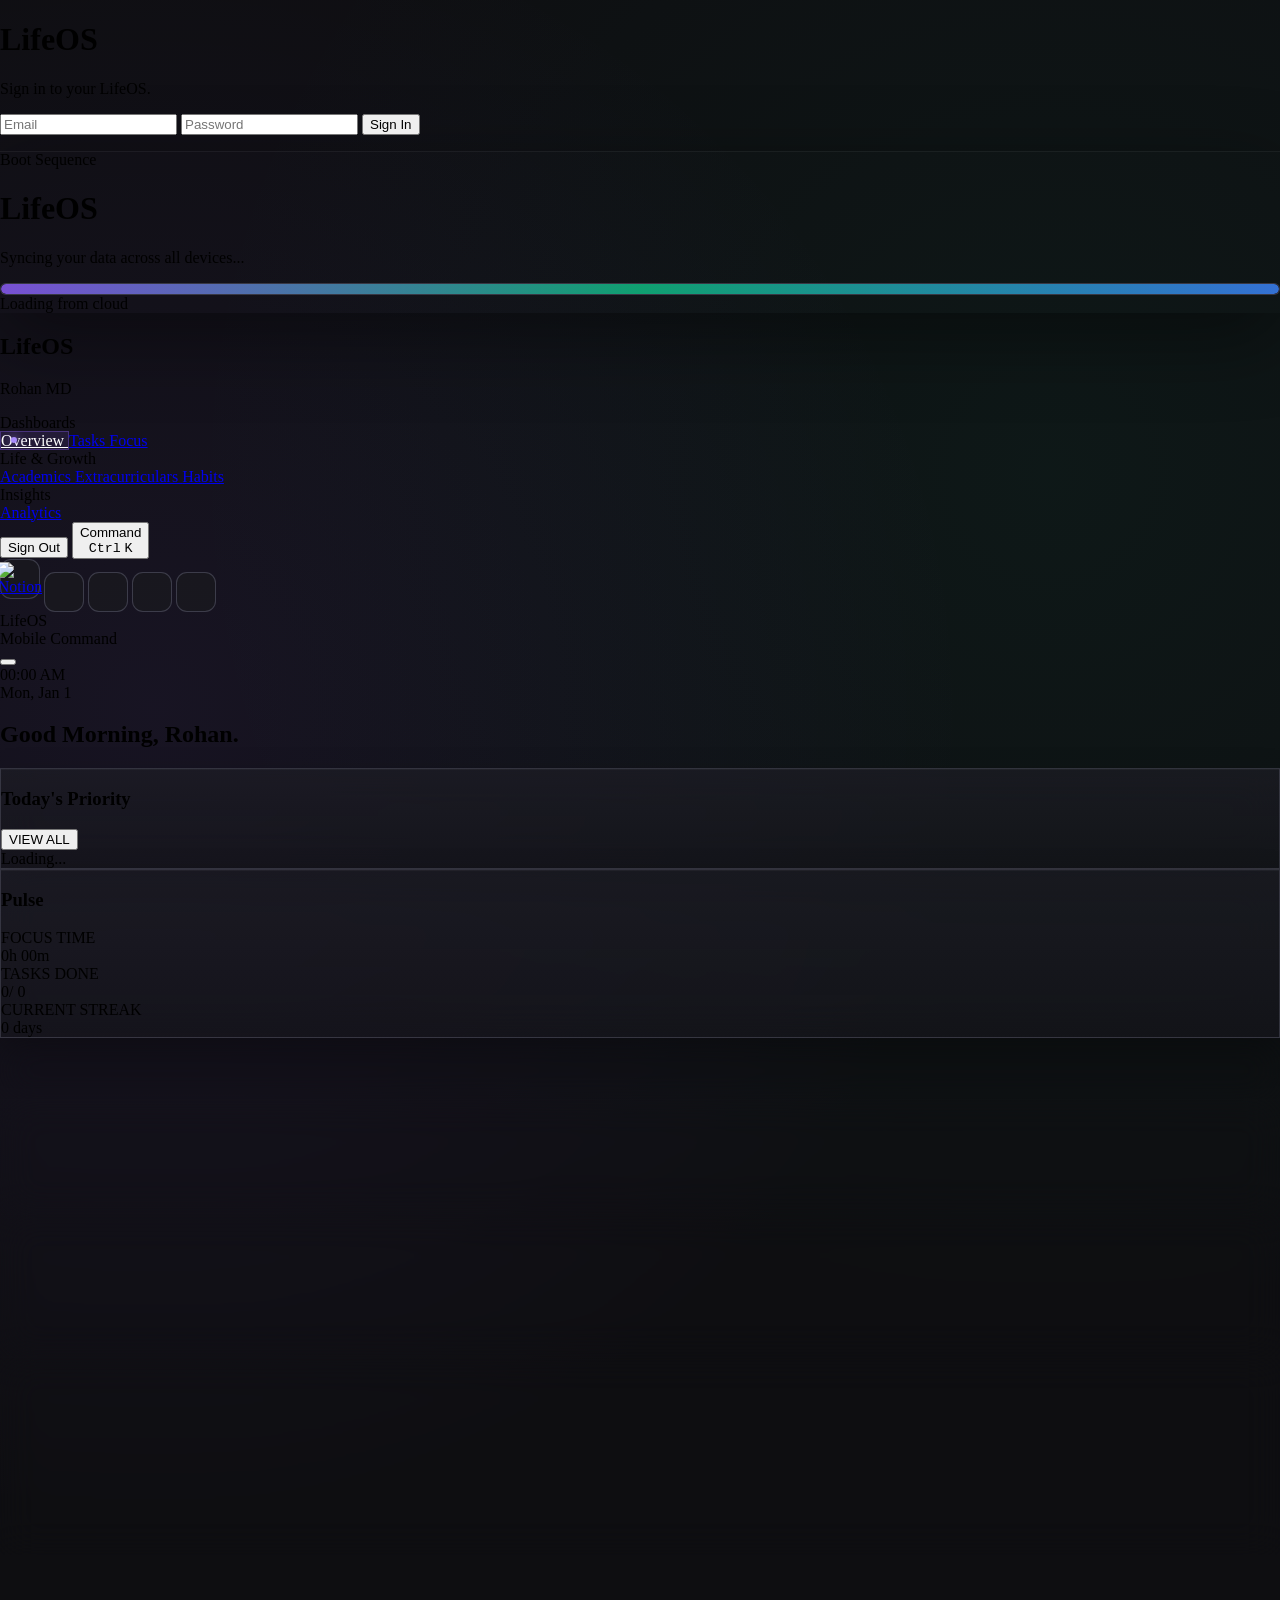
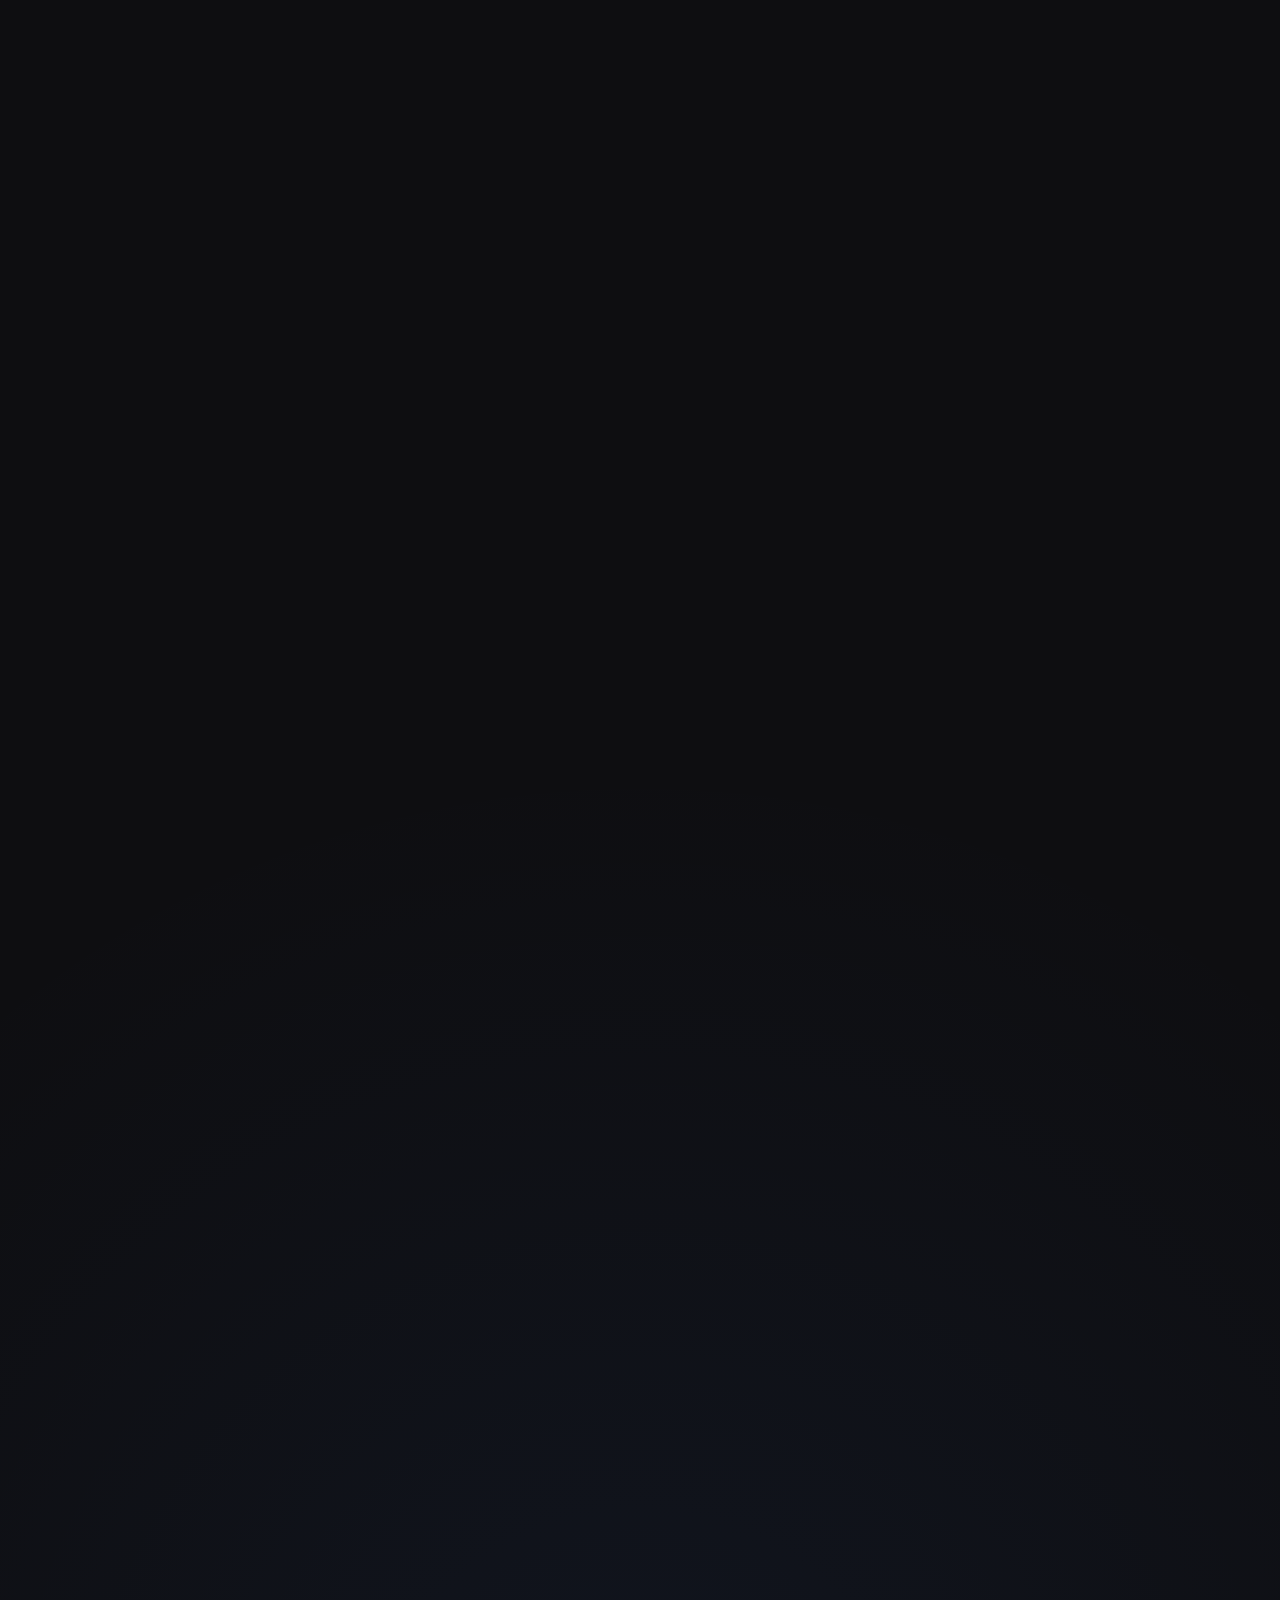
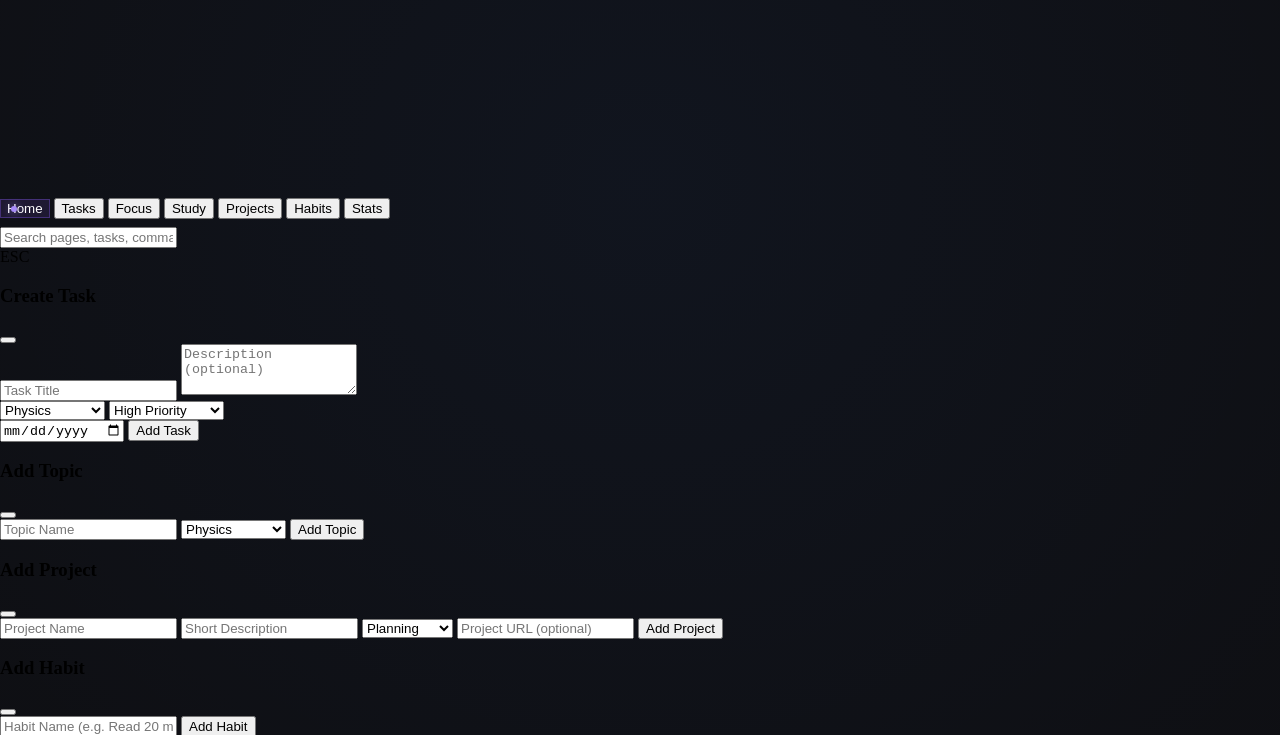
==== commit b6f60792: "Update sign-in text and form structure in index.html" ====
--- a/index.html
+++ b/index.html
@@ -71,18 +71,19 @@
         <i class="ph-bold ph-lightning text-2xl text-white"></i>
       </div>
       <h1 class="text-2xl font-bold text-white mb-1">LifeOS</h1>
-      <p class="text-sm text-dark-muted">Enter your email to sign in or create your account.</p>
-    </div>
-    <form id="auth-form" class="space-y-4">
-      <input id="auth-email" type="email" required placeholder="your@email.com"
+      <p class="text-sm text-dark-muted">Sign in to your LifeOS.</p>
+    </div>
+    <form id="auth-form" class="space-y-3">
+      <input id="auth-email" type="email" required placeholder="Email"
+        class="w-full bg-dark-bg border border-dark-border rounded-xl px-4 py-3 text-white outline-none focus:border-brand-500 transition-colors placeholder-dark-muted text-sm">
+      <input id="auth-password" type="password" required placeholder="Password"
         class="w-full bg-dark-bg border border-dark-border rounded-xl px-4 py-3 text-white outline-none focus:border-brand-500 transition-colors placeholder-dark-muted text-sm">
       <button id="auth-submit-btn" type="submit"
         class="w-full bg-brand-600 hover:bg-brand-500 text-white rounded-xl py-3 font-medium transition-colors shadow-[0_0_20px_rgba(139,92,246,0.3)] text-sm">
-        Send Magic Link
+        Sign In
       </button>
     </form>
     <p id="auth-message" class="text-sm mt-3 text-center"></p>
-    <p class="text-xs text-dark-muted text-center mt-6">No password needed. A secure link is sent to your inbox.</p>
   </div>
 </div>
 
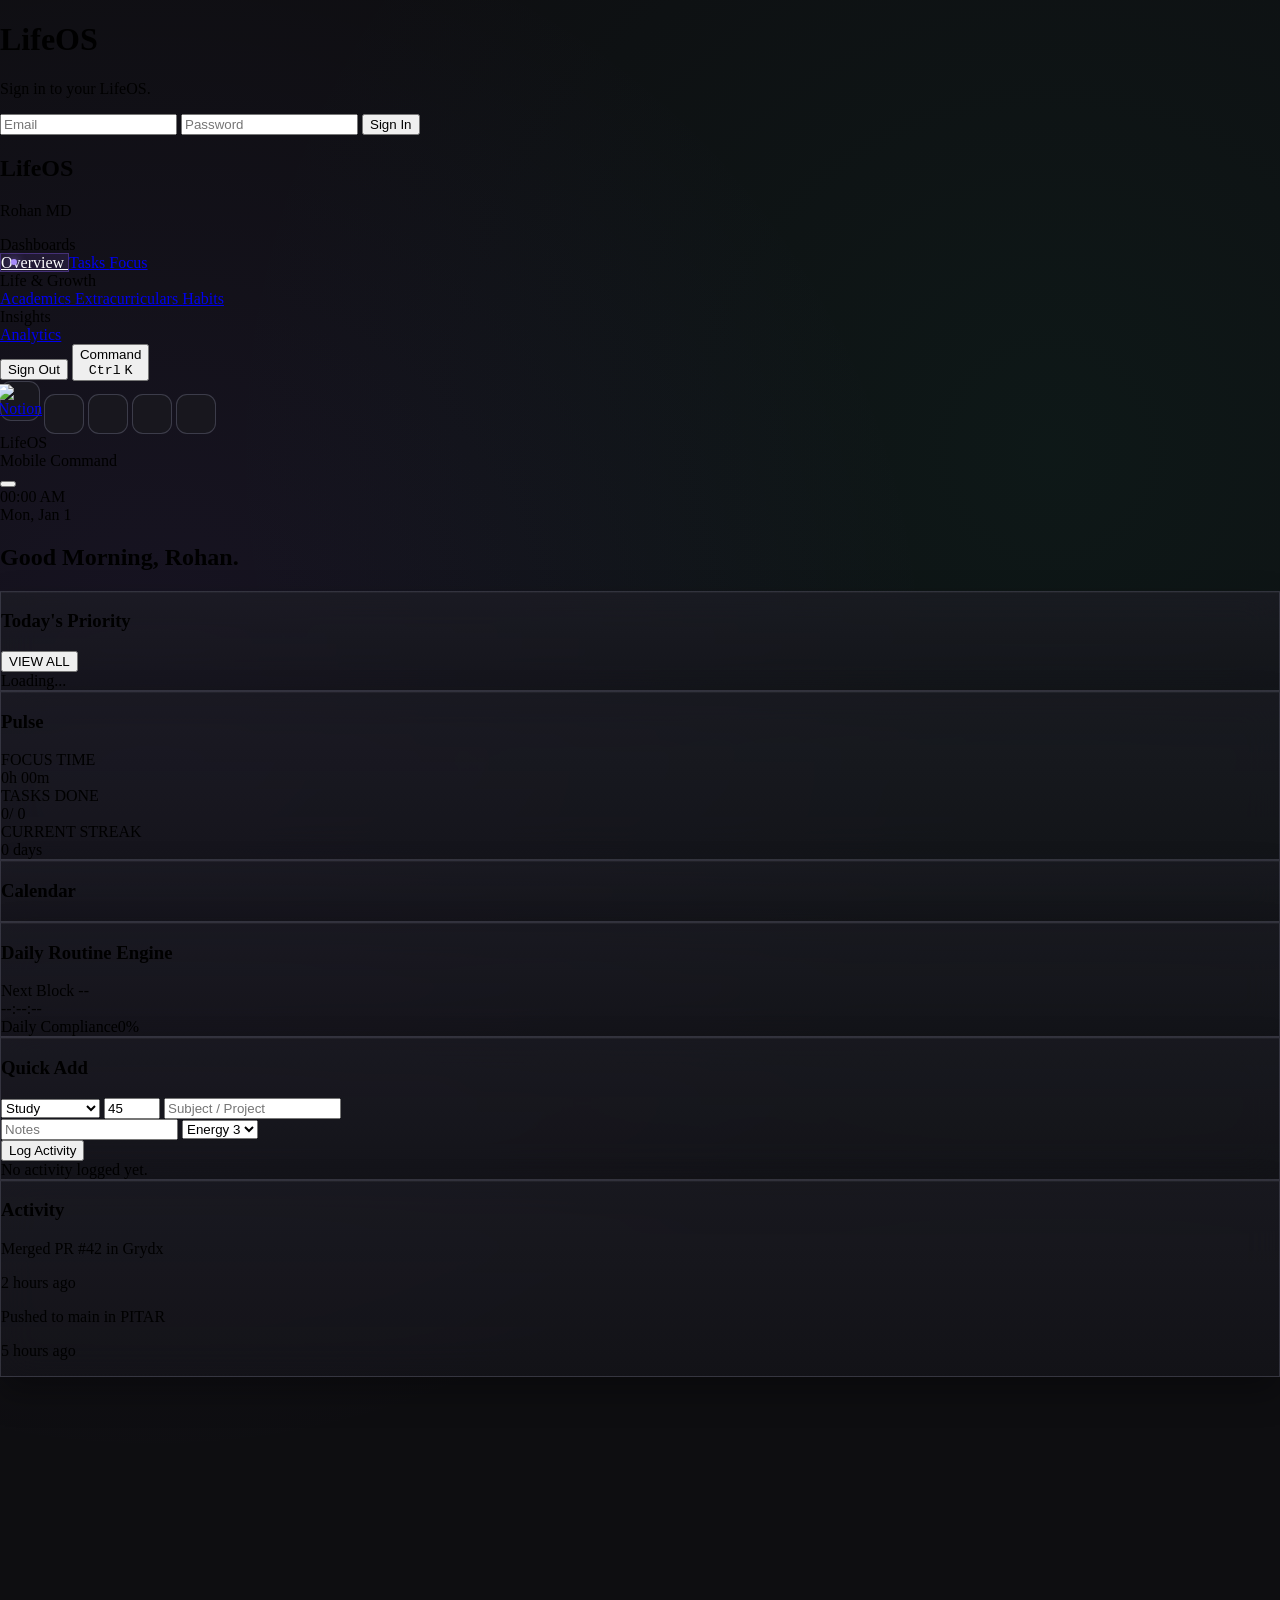
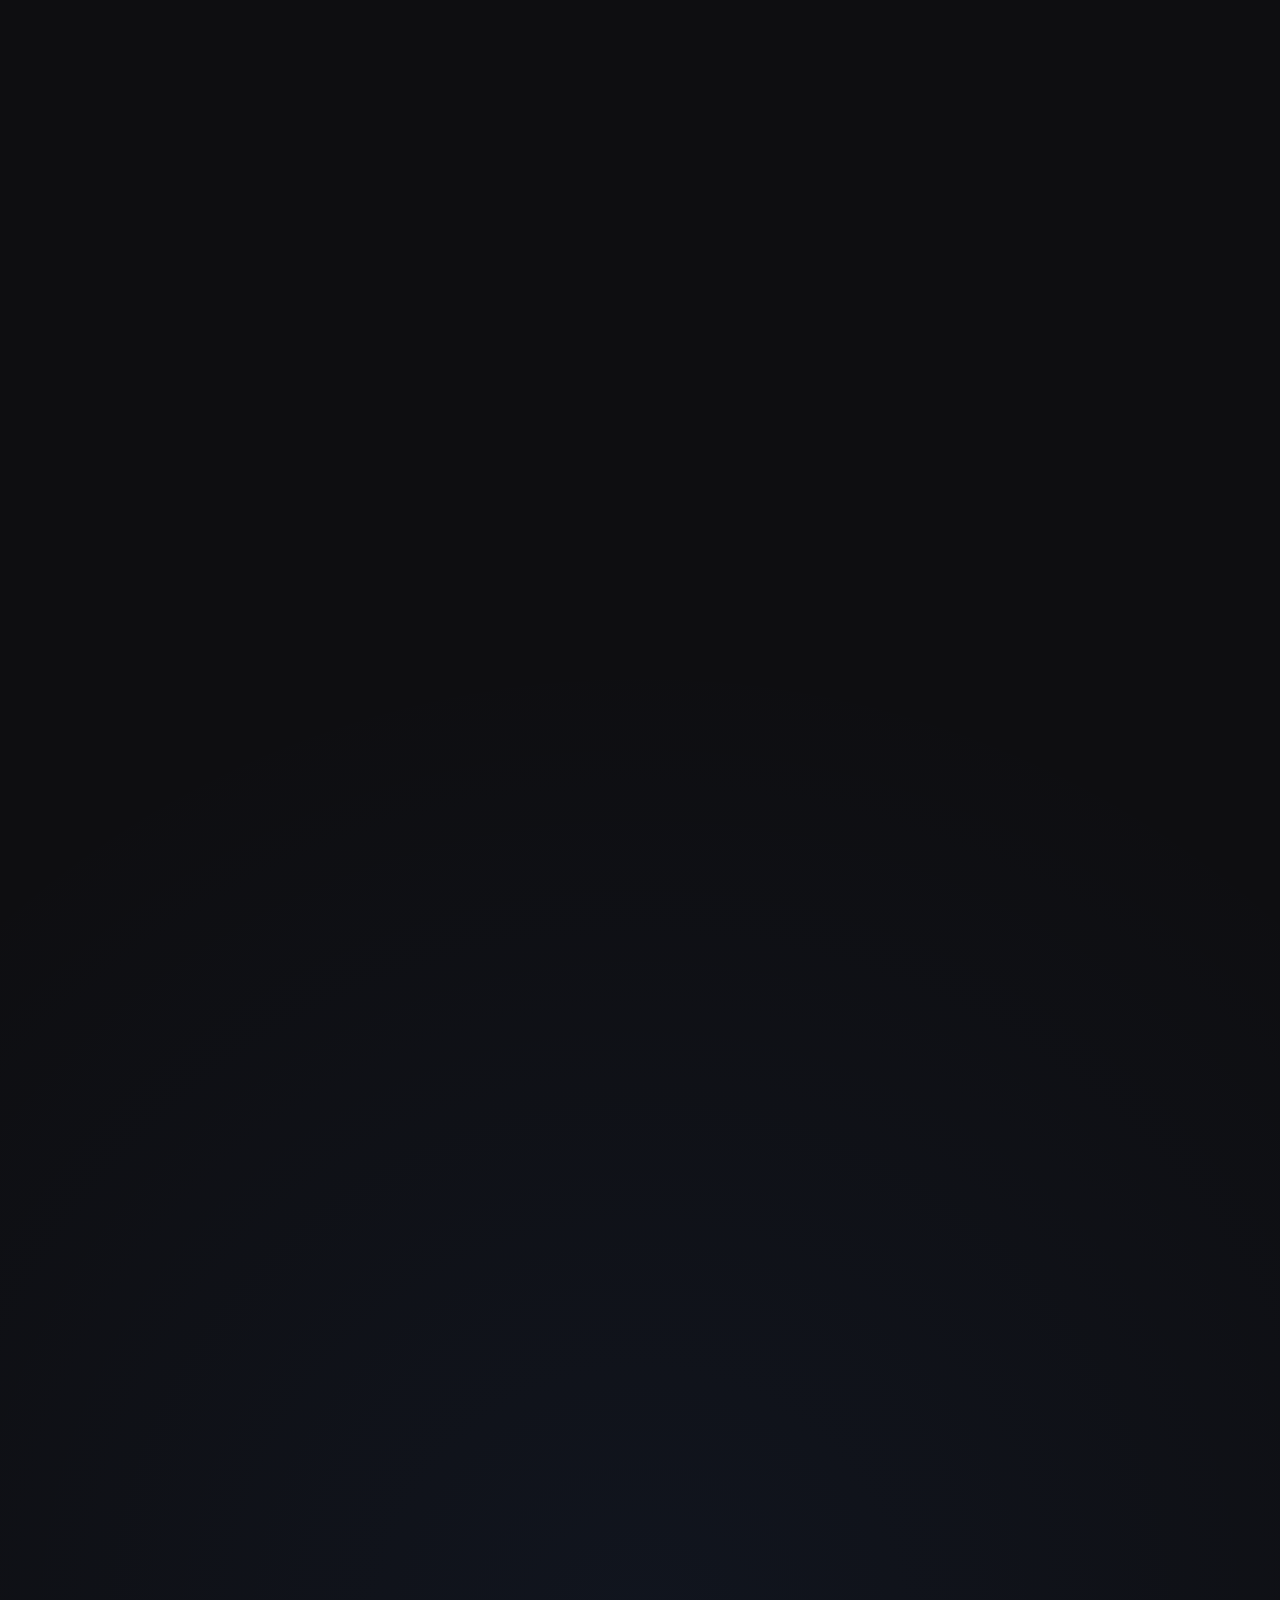
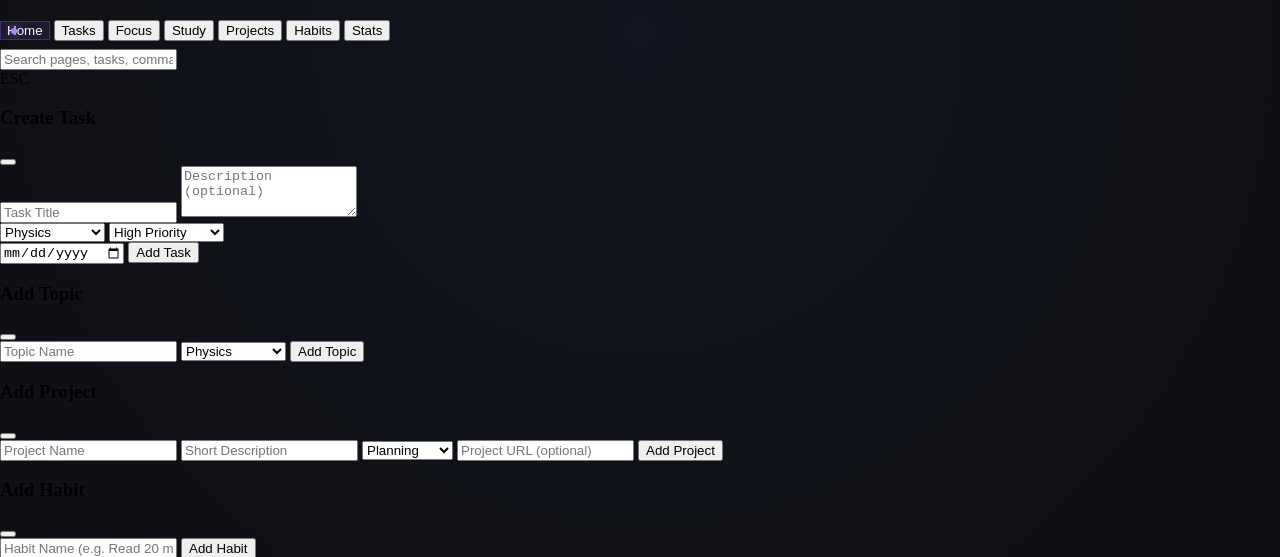
==== commit 5dae4c3e: "Remove startup loader from index.html Removed startup loader section from the HTML." ====
--- a/index.html
+++ b/index.html
@@ -88,29 +88,6 @@
 </div>
 
 <!-- ==========================================
-     STARTUP LOADER
-     ========================================== -->
-<div id="startup-loader" class="fixed inset-0 z-[80] flex items-center justify-center overflow-hidden bg-dark-bg">
-  <div class="absolute inset-0 pointer-events-none">
-    <div class="absolute -top-24 left-[8%] h-64 w-64 rounded-full bg-brand-500/15 blur-3xl"></div>
-    <div class="absolute top-[12%] right-[10%] h-56 w-56 rounded-full bg-emerald-500/10 blur-3xl"></div>
-    <div class="absolute bottom-[8%] left-1/2 h-72 w-72 -translate-x-1/2 rounded-full bg-blue-500/10 blur-3xl"></div>
-  </div>
-  <div class="startup-loader-card relative mx-6 w-full max-w-md rounded-[28px] border border-dark-border bg-dark-panel/80 px-8 py-10 text-center shadow-2xl backdrop-blur-xl">
-    <div class="mx-auto mb-5 flex h-16 w-16 items-center justify-center rounded-2xl bg-gradient-to-br from-brand-400 to-brand-600 shadow-[0_0_30px_rgba(139,92,246,0.35)]">
-      <i class="ph-bold ph-lightning text-3xl text-white"></i>
-    </div>
-    <p class="mb-2 text-[11px] font-mono uppercase tracking-[0.35em] text-brand-300">Boot Sequence</p>
-    <h1 class="mb-2 text-3xl font-bold tracking-tight text-white">LifeOS</h1>
-    <p class="mx-auto mb-6 max-w-xs text-sm text-dark-muted">Syncing your data across all devices...</p>
-    <div class="startup-loader-bar">
-      <div class="startup-loader-progress"></div>
-    </div>
-    <div class="mt-4 text-xs font-mono uppercase tracking-[0.24em] text-dark-muted">Loading from cloud</div>
-  </div>
-</div>
-
-<!-- ==========================================
      LEFT SIDEBAR
      ========================================== -->
 <aside class="w-64 h-full bg-dark-bg border-r border-dark-border flex flex-col pt-6 pb-4 flex-shrink-0 relative z-10">
